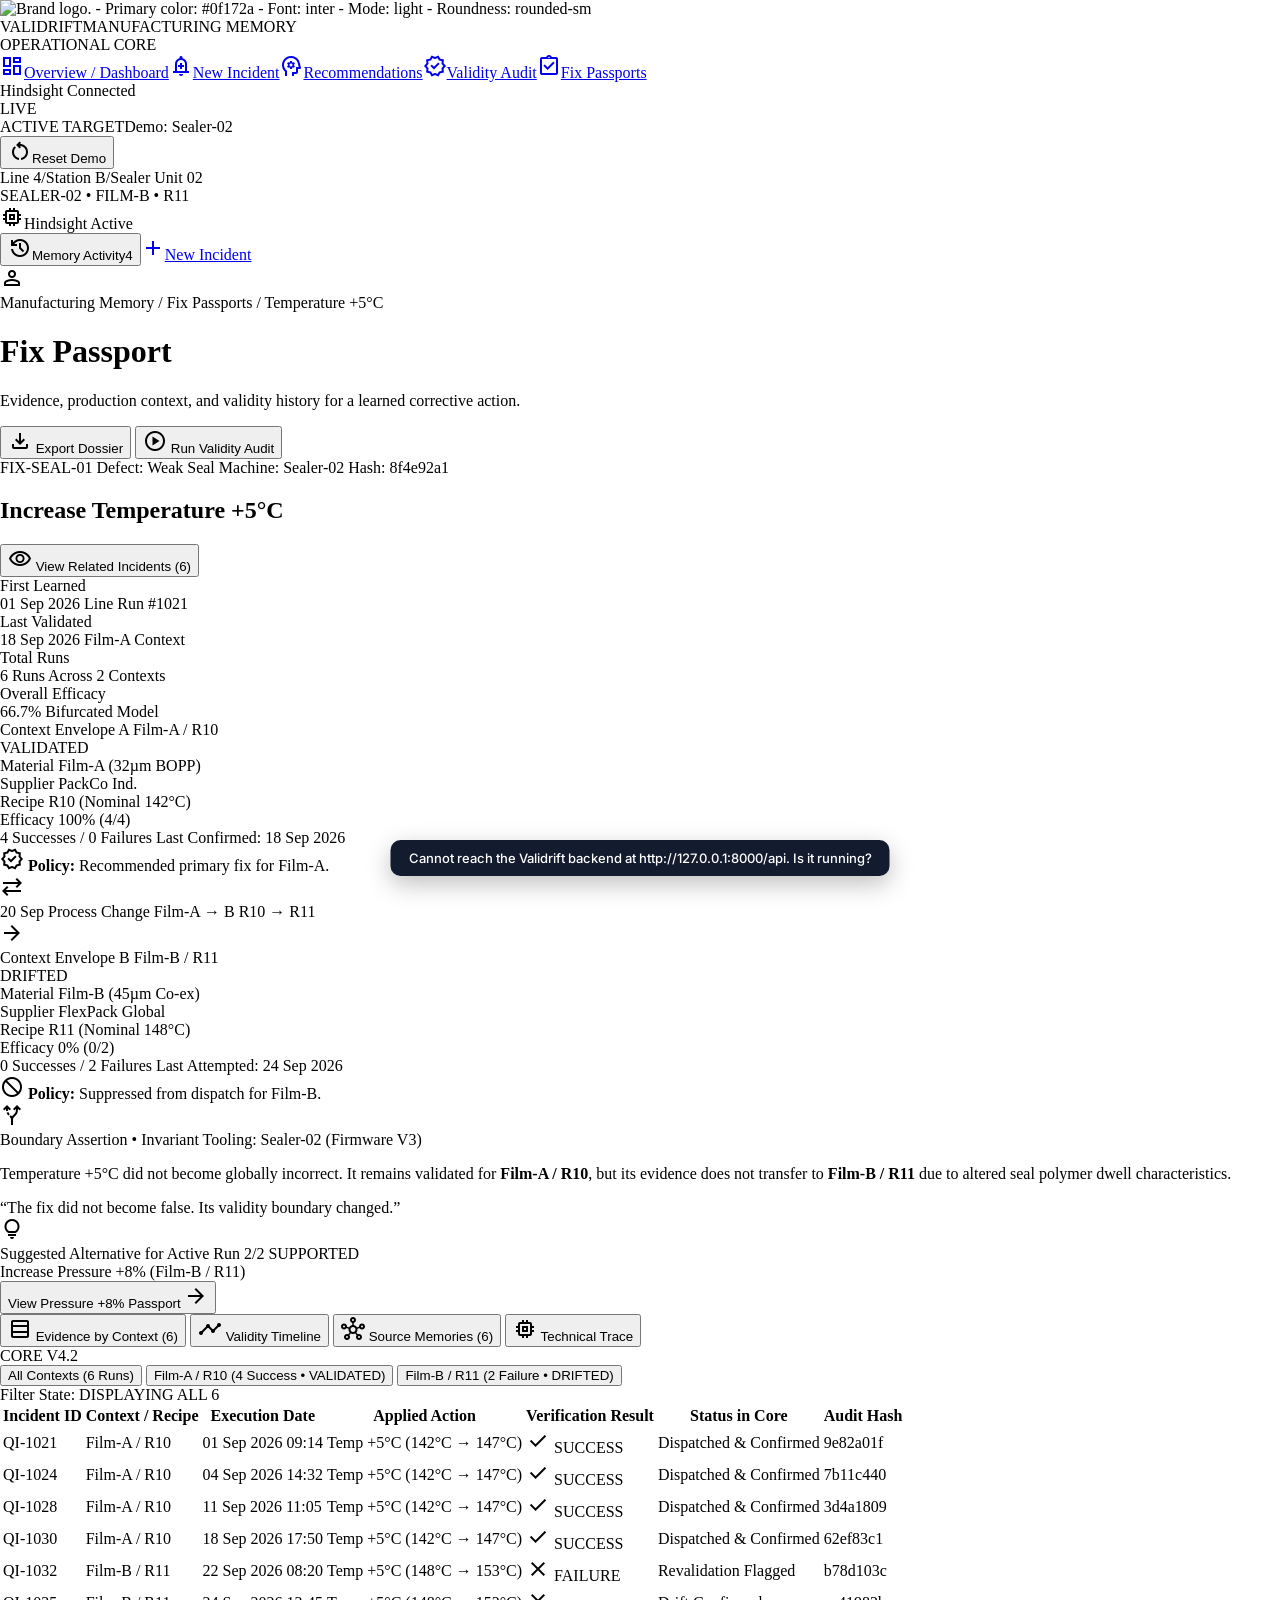
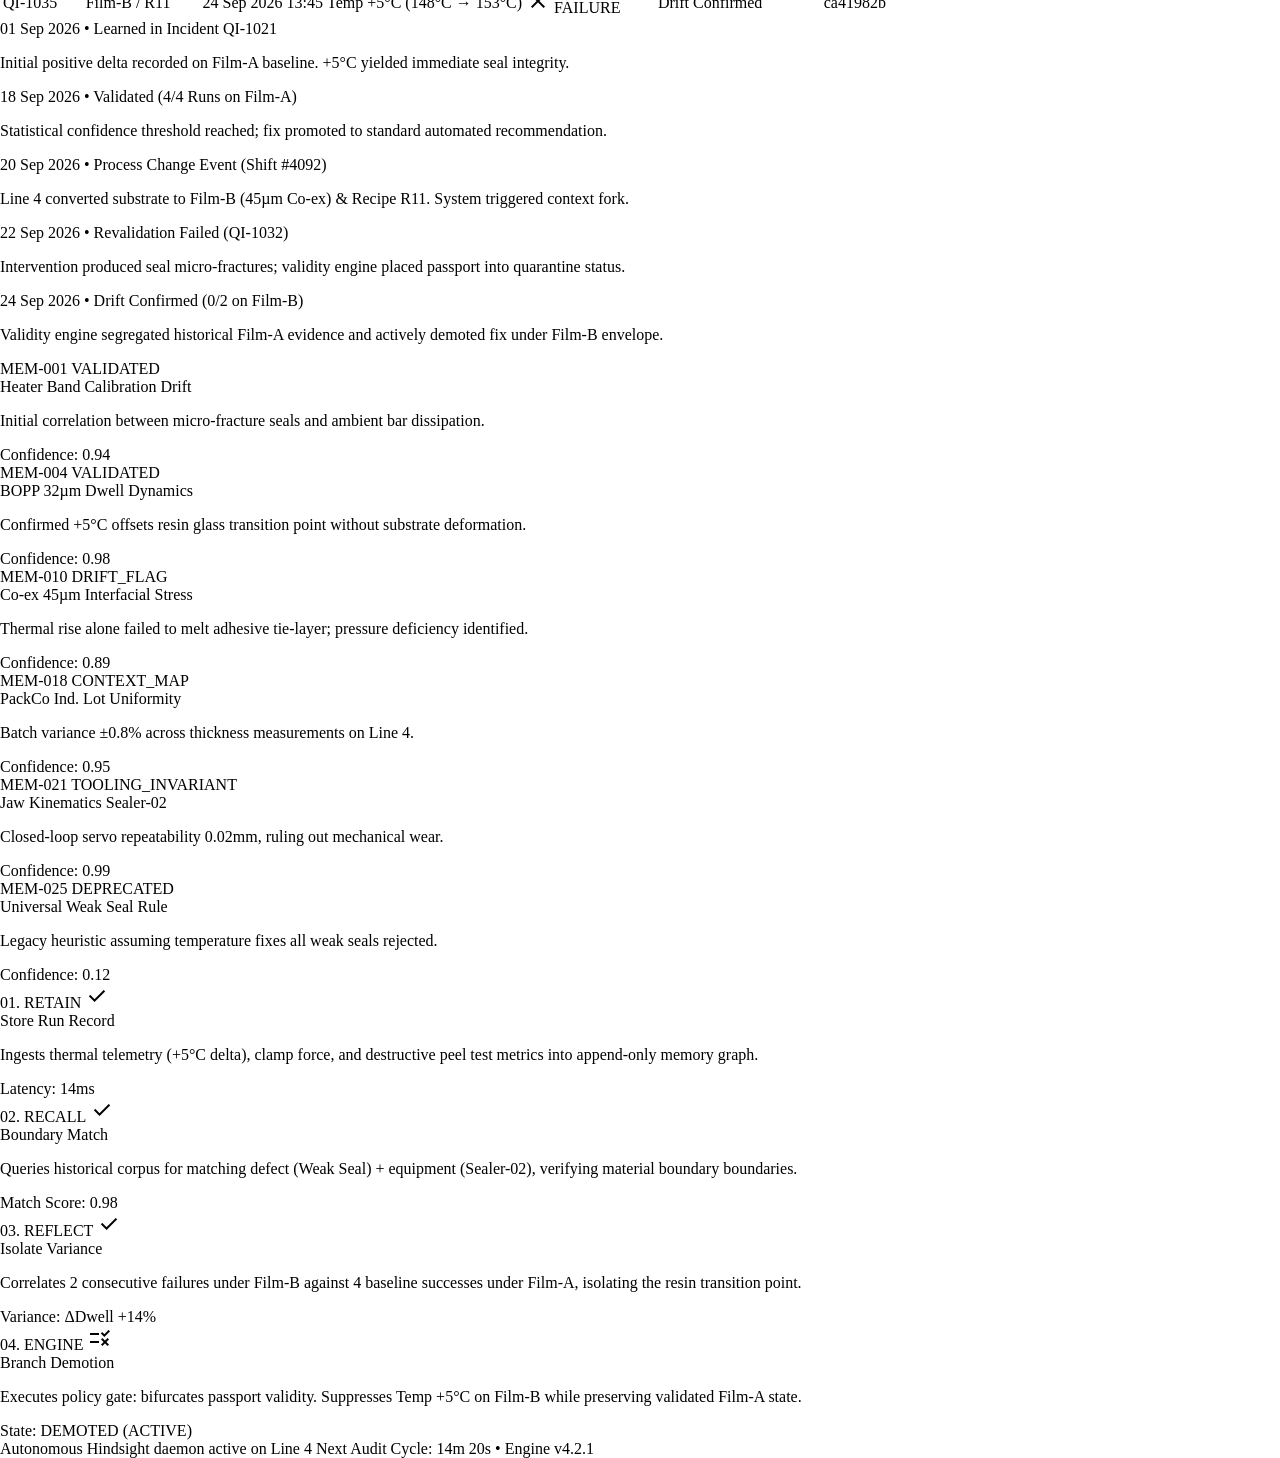
==== frontend/fix-passport.html @ 6ef7038f "Final Validrift submission: verified full-stack project with Hindsight memory" ====
<!DOCTYPE html>

<html lang="en"><head><meta charset="utf-8"/><meta content="width=device-width, initial-scale=1.0" name="viewport"/><meta content="web_dashboard" name="shell-type"/><link href="https://fonts.googleapis.com/css2?family=Material+Symbols+Outlined:opsz,wght,FILL,GRAD@20..48,100..700,0..1,-50..200" rel="stylesheet"/><link href="https://fonts.googleapis.com" rel="preconnect"/><link crossorigin="" href="https://fonts.gstatic.com" rel="preconnect"/><link href="https://fonts.googleapis.com/css2?family=Inter:wght@400;500;600;700&amp;family=JetBrains+Mono:wght@400;500;600&amp;display=swap" rel="stylesheet"/>
<link href="https://fonts.googleapis.com/css2?family=Material+Symbols+Outlined:wght,FILL@100..700,0..1&amp;display=swap" rel="stylesheet"/><style>@layer base{html,body{margin:0;padding:0;}body{overscroll-behavior:none;}main>:first-child{margin-top:0!important;}main>:last-child{margin-bottom:0!important;}}::-webkit-scrollbar{display:none;}</style><script src="https://cdn.tailwindcss.com?plugins=forms,container-queries"></script><script id="tailwind-config">tailwind.config = { darkMode: "class", theme: { extend: { "colors": { "on-tertiary-fixed": "#00201d", "surface": "#f8f9ff", "tertiary-container": "#00201d", "surface-container-low": "#eff4ff", "on-tertiary-container": "#0c9488", "surface-dim": "#cbdbf5", "on-secondary-fixed": "#00174b", "inverse-on-surface": "#eaf1ff", "surface-tint": "#565e74", "secondary-fixed": "#dbe1ff", "on-primary-fixed": "#131b2e", "secondary-container": "#316bf3", "on-primary-container": "#7c839b", "error": "#ba1a1a", "surface-container-lowest": "#ffffff", "primary-container": "#131b2e", "inverse-surface": "#213145", "on-error-container": "#93000a", "primary-fixed": "#dae2fd", "on-secondary-container": "#fefcff", "outline": "#76777d", "surface-bright": "#f8f9ff", "on-secondary-fixed-variant": "#003ea8", "primary-fixed-dim": "#bec6e0", "on-secondary": "#ffffff", "tertiary-fixed-dim": "#6bd8cb", "tertiary-fixed": "#89f5e7", "outline-variant": "#c6c6cd", "primary": "#000000", "on-primary": "#ffffff", "surface-container-high": "#dce9ff", "inverse-primary": "#bec6e0", "surface-variant": "#d3e4fe", "on-surface": "#0b1c30", "background": "#f8f9ff", "on-tertiary-fixed-variant": "#005049", "surface-container-highest": "#d3e4fe", "on-error": "#ffffff", "surface-container": "#e5eeff", "on-tertiary": "#ffffff", "tertiary": "#000000", "secondary": "#0051d5", "secondary-fixed-dim": "#b4c5ff", "on-background": "#0b1c30", "on-surface-variant": "#45464d", "on-primary-fixed-variant": "#3f465c", "error-container": "#ffdad6" }, "borderRadius": { "DEFAULT": "0.125rem", "lg": "0.25rem", "xl": "0.5rem", "full": "0.75rem" }, "spacing": { "space-lg": "1.25rem", "space-sm": "0.5rem", "gutter": "1rem", "space-xs": "0.25rem", "gutter-dense": "0.5rem", "space-xl": "2rem", "margin-compact": "1rem", "margin": "1.5rem", "space-md": "0.75rem" }, "fontFamily": { "label-sm": ["JetBrains Mono"], "body-md": ["Inter"], "display-lg": ["Inter"], "headline-lg": ["Inter"], "label-md": ["JetBrains Mono"], "body-lg": ["Inter"], "body-sm": ["Inter"], "headline-sm": ["Inter"], "headline-md": ["Inter"], "label-lg": ["JetBrains Mono"] }, "fontSize": { "label-sm": ["10px", { "lineHeight": "12px", "letterSpacing": "0.04em", "fontWeight": "600" }], "body-md": ["13px", { "lineHeight": "18px", "letterSpacing": "0em", "fontWeight": "400" }], "display-lg": ["32px", { "lineHeight": "40px", "letterSpacing": "-0.02em", "fontWeight": "600" }], "headline-lg": ["24px", { "lineHeight": "32px", "letterSpacing": "-0.015em", "fontWeight": "600" }], "label-md": ["11px", { "lineHeight": "14px", "letterSpacing": "0.02em", "fontWeight": "500" }], "body-lg": ["15px", { "lineHeight": "22px", "letterSpacing": "0em", "fontWeight": "400" }], "body-sm": ["12px", { "lineHeight": "16px", "letterSpacing": "0.005em", "fontWeight": "400" }], "headline-sm": ["16px", { "lineHeight": "24px", "letterSpacing": "-0.005em", "fontWeight": "600" }], "headline-md": ["20px", { "lineHeight": "28px", "letterSpacing": "-0.01em", "fontWeight": "600" }], "label-lg": ["13px", { "lineHeight": "18px", "letterSpacing": "0.01em", "fontWeight": "500" }] } } } };</script></head><body class="bg-surface font-body-md text-on-surface antialiased"><aside class="fixed left-0 top-0 h-full w-64 bg-primary-container text-on-primary-container z-50 flex flex-col justify-between shadow-[0_1px_8px_rgba(0,0,0,0.04)]"><div class="flex flex-col"><div class="h-16 px-space-md flex items-center gap-space-sm bg-primary-container"><img alt="Brand logo. - Primary color: #0f172a - Font: inter - Mode: light - Roundness: rounded-sm" class="h-8 w-auto object-contain" src="https://lh3.googleusercontent.com/aida/[base64]"/><div class="flex flex-col"><span class="font-headline-sm text-headline-sm font-bold tracking-tight text-white leading-none">VALIDRIFT</span><span class="font-label-sm text-label-sm text-on-primary-container tracking-wider uppercase mt-0.5">MANUFACTURING MEMORY</span></div></div><div class="px-space-md py-space-sm"><span class="font-label-sm text-label-sm text-on-primary-container uppercase tracking-wider px-space-sm">OPERATIONAL CORE</span></div><nav class="flex flex-col gap-space-xs px-space-sm" data-active-classes="bg-secondary-container text-on-secondary-container font-semibold"><a class="flex items-center gap-space-sm px-space-sm py-2 rounded text-on-primary-container hover:bg-surface-variant hover:text-on-surface transition-colors font-body-md text-body-md" data-path="overview-dashboard" href="#"><span class="material-symbols-outlined text-[18px]">dashboard</span><span>Overview / Dashboard</span></a><a class="flex items-center gap-space-sm px-space-sm py-2 rounded text-on-primary-container hover:bg-surface-variant hover:text-on-surface transition-colors font-body-md text-body-md" data-path="new-quality-incident" href="#"><span class="material-symbols-outlined text-[18px]">add_alert</span><span>New Incident</span></a><a class="flex items-center gap-space-sm px-space-sm py-2 rounded text-on-primary-container hover:bg-surface-variant hover:text-on-surface transition-colors font-body-md text-body-md" data-path="recommendation" href="#"><span class="material-symbols-outlined text-[18px]">psychology</span><span>Recommendations</span></a><a class="flex items-center gap-space-sm px-space-sm py-2 rounded text-on-primary-container hover:bg-surface-variant hover:text-on-surface transition-colors font-body-md text-body-md" data-path="memory-validity-audit" href="#"><span class="material-symbols-outlined text-[18px]">verified</span><span>Validity Audit</span></a><a aria-current="page" class="flex items-center gap-space-sm px-space-sm py-2 rounded transition-colors bg-secondary-container text-on-secondary-container font-semibold" data-path="fix-passport" href="#"><span class="material-symbols-outlined text-[18px]">assignment_turned_in</span><span>Fix Passports</span></a></nav></div><div class="p-space-md bg-inverse-surface/40 m-space-sm rounded flex flex-col gap-space-sm"><div class="flex items-center justify-between"><div class="flex items-center gap-space-xs"><span class="w-2 h-2 rounded-full bg-on-tertiary-container animate-pulse"></span><span class="font-label-sm text-label-sm text-white">Hindsight Connected</span></div><span class="font-label-sm text-label-sm text-tertiary-fixed bg-tertiary-container px-1.5 py-0.5 rounded">LIVE</span></div><div class="flex flex-col gap-0.5 pt-space-xs"><span class="font-label-sm text-label-sm text-on-primary-container">ACTIVE TARGET</span><span class="font-body-sm text-body-sm font-semibold text-white truncate">Demo: Sealer-02</span></div><button class="w-full flex items-center justify-center gap-space-xs py-1.5 px-space-sm rounded bg-surface-variant hover:bg-surface-container-high text-on-surface font-label-md text-label-md transition-colors" type="button"><span class="material-symbols-outlined text-[14px]">restart_alt</span><span>Reset Demo</span></button></div></aside><div class="pl-64"><header class="fixed top-0 left-64 right-0 h-16 bg-surface-container-lowest/90 backdrop-blur-xl shadow-[0_1px_8px_rgba(0,0,0,0.04)] z-40 flex items-center justify-between px-space-lg"><div class="flex items-center gap-space-md"><div class="flex items-center gap-space-xs font-label-md text-label-md text-on-surface-variant"><span class="text-on-surface font-semibold">Line 4</span><span>/</span><span>Station B</span><span>/</span><span class="text-secondary font-semibold">Sealer Unit 02</span></div></div><div class="flex items-center gap-space-xs px-space-md py-1 rounded bg-surface-container-low"><span class="w-2 h-2 rounded-full bg-on-tertiary-container"></span><span class="font-label-sm text-label-sm text-on-surface font-semibold tracking-wide uppercase">SEALER-02 • FILM-B • R11</span></div><div class="flex items-center gap-space-sm"><div class="hidden xl:flex items-center gap-space-xs px-space-sm py-1 rounded bg-surface-container"><span class="material-symbols-outlined text-[14px] text-on-tertiary-container">memory</span><span class="font-label-sm text-label-sm text-on-surface font-medium">Hindsight Active</span></div><button class="flex items-center gap-space-xs px-space-sm py-1.5 rounded bg-surface-container-low hover:bg-surface-container text-on-surface font-body-sm text-body-sm transition-colors" type="button"><span class="material-symbols-outlined text-[16px]">history</span><span>Memory Activity</span><span class="px-1.5 py-0.2 rounded bg-secondary-container text-on-secondary-container font-label-sm text-label-sm font-bold">4</span></button><a class="flex items-center gap-space-xs px-space-md py-1.5 rounded bg-secondary hover:bg-secondary-container text-on-secondary font-body-md text-body-md font-medium transition-colors shadow-[0_1px_2px_rgba(0,0,0,0.05)]" data-path="new-quality-incident" href="#"><span class="material-symbols-outlined text-[16px]">add</span><span>New Incident</span></a><div class="w-8 h-8 rounded-full bg-primary flex items-center justify-center ml-space-xs"><span class="material-symbols-outlined text-on-primary text-[18px]">person</span></div></div></header><main class="relative pt-16 bg-surface min-h-screen"><div class="w-full max-w-[1280px] mx-auto px-space-lg py-space-lg"><div class="flex flex-col w-full">
<!-- SUB-HEADER / BREADCRUMB & ACTIONS -->
<div class="flex flex-col md:flex-row md:items-center justify-between gap-space-md mb-space-md">
<div class="flex flex-col">
<div class="flex items-center gap-space-xs font-label-sm text-label-sm text-on-surface-variant uppercase tracking-wider mb-1">
<span>Manufacturing Memory</span>
<span class="text-outline-variant">/</span>
<span>Fix Passports</span>
<span class="text-outline-variant">/</span>
<span class="text-secondary font-bold" data-fp="crumb-fix">Temperature +5°C</span>
</div>
<h1 class="font-display-lg text-display-lg text-on-surface font-bold tracking-tight">Fix Passport</h1>
<p class="font-body-md text-body-md text-on-surface-variant mt-0.5">
        Evidence, production context, and validity history for a learned corrective action.
      </p>
</div>
<div class="flex items-center gap-space-sm self-start md:self-auto">
<button class="flex items-center gap-space-xs px-space-md py-1.5 rounded bg-surface-container hover:bg-surface-container-high text-on-surface font-body-md text-body-md transition-colors shadow-sm" type="button">
<span class="material-symbols-outlined text-[16px]">file_download</span>
<span>Export Dossier</span>
</button>
<button class="flex items-center gap-space-xs px-space-md py-1.5 rounded bg-secondary hover:bg-secondary-container text-on-secondary font-body-md text-body-md font-medium transition-colors shadow-sm" type="button">
<span class="material-symbols-outlined text-[16px]">play_circle</span>
<span data-fp="run-audit">Run Validity Audit</span>
</button>
</div>
</div>
<!-- 2. TOP IDENTITY HERO -->
<div class="flex flex-col gap-space-md bg-surface-container-lowest rounded-xl p-space-lg shadow-sm mb-space-md">
<div class="flex flex-col lg:flex-row lg:items-start justify-between gap-space-md">
<div class="flex flex-col gap-space-xs">
<div class="flex flex-wrap items-center gap-space-xs">
<span class="font-label-sm text-label-sm px-2 py-0.5 rounded bg-secondary-container text-on-secondary-container font-bold tracking-wide">FIX-SEAL-01</span>
<span class="font-label-sm text-label-sm px-2 py-0.5 rounded bg-surface-container text-on-surface font-medium" data-fp="defect">Defect: Weak Seal</span>
<span class="font-label-sm text-label-sm px-2 py-0.5 rounded bg-surface-container text-on-surface font-medium" data-fp="machine">Machine: Sealer-02</span>
<span class="font-label-sm text-label-sm px-2 py-0.5 rounded bg-surface-container-high text-on-surface-variant font-mono">Hash: 8f4e92a1</span>
</div>
<h2 class="font-display-lg text-display-lg font-bold text-on-surface mt-1" data-fp="fix-name">Increase Temperature +5°C</h2>
</div>
<div class="flex items-center gap-space-xs">
<button class="flex items-center gap-space-xs px-space-md py-1.5 rounded bg-surface-container-low hover:bg-surface-container text-secondary font-body-sm text-body-sm font-semibold transition-colors" type="button">
<span class="material-symbols-outlined text-[16px]">visibility</span>
<span data-fp="related">View Related Incidents (6)</span>
</button>
</div>
</div>
<!-- Metric Grid -->
<div class="grid grid-cols-2 md:grid-cols-4 gap-space-md pt-space-xs">
<div class="p-space-md rounded bg-surface-container-low flex flex-col justify-between">
<span class="font-label-sm text-label-sm text-on-surface-variant uppercase tracking-wider">First Learned</span>
<div class="mt-1.5">
<span class="font-headline-sm text-headline-sm font-bold text-on-surface block" data-fp="first-learned">01 Sep 2026</span>
<span class="font-label-sm text-label-sm text-on-surface-variant font-mono" data-fp="first-ref">Line Run #1021</span>
</div>
</div>
<div class="p-space-md rounded bg-surface-container-low flex flex-col justify-between">
<span class="font-label-sm text-label-sm text-on-surface-variant uppercase tracking-wider">Last Validated</span>
<div class="mt-1.5">
<span class="font-headline-sm text-headline-sm font-bold text-on-surface block" data-fp="last-event">18 Sep 2026</span>
<span class="font-label-sm text-label-sm text-on-tertiary-container font-mono font-semibold" data-fp="last-ctx">Film-A Context</span>
</div>
</div>
<div class="p-space-md rounded bg-surface-container-low flex flex-col justify-between">
<span class="font-label-sm text-label-sm text-on-surface-variant uppercase tracking-wider">Total Runs</span>
<div class="mt-1.5">
<span class="font-headline-sm text-headline-sm font-bold text-on-surface block" data-fp="total-runs">6 Runs</span>
<span class="font-label-sm text-label-sm text-on-surface-variant" data-fp="contexts-count">Across 2 Contexts</span>
</div>
</div>
<div class="p-space-md rounded bg-surface-container-low flex flex-col justify-between">
<span class="font-label-sm text-label-sm text-on-surface-variant uppercase tracking-wider">Overall Efficacy</span>
<div class="mt-1.5">
<span class="font-headline-sm text-headline-sm font-bold text-on-surface block" data-fp="efficacy">66.7%</span>
<span class="font-label-sm text-label-sm text-secondary font-semibold uppercase tracking-wider">Bifurcated Model</span>
</div>
</div>
</div>
</div>
<!-- 3. TWIN VALIDITY CARDS (THE CORE CONCEPT) -->
<div class="flex flex-col gap-space-sm mb-space-md">
<div class="grid grid-cols-1 lg:grid-cols-11 gap-space-md items-stretch">
<!-- Left Card: CONTEXT ENVELOPE A -->
<div class="lg:col-span-5 flex flex-col justify-between p-space-md rounded-xl bg-surface-container-lowest shadow-sm border-l-4 border-on-tertiary-container" data-fp="twin-a">
<div>
<div class="flex items-center justify-between pb-space-xs mb-space-sm border-b border-surface-container">
<div class="flex flex-col">
<span class="font-label-sm text-label-sm text-on-surface-variant uppercase tracking-wider">Context Envelope A</span>
<span class="font-headline-sm text-headline-sm font-bold text-on-surface">Film-A / R10</span>
</div>
<div class="flex items-center gap-space-xs px-2.5 py-1 rounded bg-tertiary-container text-tertiary-fixed font-label-sm text-label-sm font-bold tracking-wider">
<span class="w-2 h-2 rounded-full bg-tertiary-fixed"></span>
<span>VALIDATED</span>
</div>
</div>
<div class="flex flex-col gap-1 font-body-sm text-body-sm mb-space-sm">
<div class="flex justify-between py-1 px-space-xs rounded bg-surface-container-low">
<span class="text-on-surface-variant">Material</span>
<span class="font-mono text-on-surface font-semibold">Film-A (32µm BOPP)</span>
</div>
<div class="flex justify-between py-1 px-space-xs rounded">
<span class="text-on-surface-variant">Supplier</span>
<span class="font-mono text-on-surface font-semibold">PackCo Ind.</span>
</div>
<div class="flex justify-between py-1 px-space-xs rounded bg-surface-container-low">
<span class="text-on-surface-variant">Recipe</span>
<span class="font-mono text-on-surface font-semibold">R10 (Nominal 142°C)</span>
</div>
</div>
</div>
<div>
<div class="p-space-sm rounded bg-surface-container-low mb-space-xs">
<div class="flex items-center justify-between mb-1">
<span class="font-label-sm text-label-sm uppercase font-bold text-on-surface-variant">Efficacy</span>
<span class="font-mono font-bold text-headline-sm text-on-tertiary-container">100% (4/4)</span>
</div>
<div class="w-full h-2 rounded bg-surface-container-high overflow-hidden">
<div class="h-full bg-on-tertiary-container rounded" style="width: 100%"></div>
</div>
<div class="flex justify-between items-center mt-1 text-label-sm font-label-sm text-on-surface-variant">
<span>4 Successes / 0 Failures</span>
<span>Last Confirmed: 18 Sep 2026</span>
</div>
</div>
<div class="p-space-xs px-space-sm rounded bg-surface-container text-on-surface flex items-center gap-space-xs font-body-sm text-body-sm">
<span class="material-symbols-outlined text-[16px] text-on-tertiary-container">verified</span>
<span><strong class="font-semibold">Policy:</strong> Recommended primary fix for Film-A.</span>
</div>
</div>
</div>
<!-- Center Visual: Process Change Bridge -->
<div class="lg:col-span-1 flex lg:flex-col items-center justify-center gap-space-xs p-space-sm rounded-xl bg-surface-container-low border border-dashed border-outline-variant">
<div class="w-7 h-7 rounded-full bg-primary-container text-white flex items-center justify-center shrink-0">
<span class="material-symbols-outlined text-[16px]">sync_alt</span>
</div>
<div class="flex flex-col text-center">
<span class="font-label-sm text-label-sm font-bold text-secondary uppercase tracking-tight">20 Sep</span>
<span class="font-label-sm text-[10px] leading-tight text-on-surface-variant">Process Change</span>
<span class="font-mono text-[9px] text-on-surface font-semibold mt-0.5">Film-A → B</span>
<span class="font-mono text-[9px] text-on-surface font-semibold">R10 → R11</span>
</div>
<div class="hidden lg:flex flex-col items-center">
<span class="material-symbols-outlined text-secondary text-[18px]">arrow_forward</span>
</div>
</div>
<!-- Right Card: CONTEXT ENVELOPE B -->
<div data-fp="twin-b" class="lg:col-span-5 flex flex-col justify-between p-space-md rounded-xl bg-surface-container-lowest shadow-sm border-l-4 border-error">
<div>
<div class="flex items-center justify-between pb-space-xs mb-space-sm border-b border-surface-container">
<div class="flex flex-col">
<span class="font-label-sm text-label-sm text-on-surface-variant uppercase tracking-wider">Context Envelope B</span>
<span class="font-headline-sm text-headline-sm font-bold text-on-surface">Film-B / R11</span>
</div>
<div class="flex items-center gap-space-xs px-2.5 py-1 rounded bg-error-container text-on-error-container font-label-sm text-label-sm font-bold tracking-wider">
<span class="w-2 h-2 rounded-full bg-error"></span>
<span>DRIFTED</span>
</div>
</div>
<div class="flex flex-col gap-1 font-body-sm text-body-sm mb-space-sm">
<div class="flex justify-between py-1 px-space-xs rounded bg-surface-container-low">
<span class="text-on-surface-variant">Material</span>
<span class="font-mono text-on-surface font-semibold">Film-B (45µm Co-ex)</span>
</div>
<div class="flex justify-between py-1 px-space-xs rounded">
<span class="text-on-surface-variant">Supplier</span>
<span class="font-mono text-on-surface font-semibold">FlexPack Global</span>
</div>
<div class="flex justify-between py-1 px-space-xs rounded bg-surface-container-low">
<span class="text-on-surface-variant">Recipe</span>
<span class="font-mono text-on-surface font-semibold">R11 (Nominal 148°C)</span>
</div>
</div>
</div>
<div>
<div class="p-space-sm rounded bg-surface-container-low mb-space-xs">
<div class="flex items-center justify-between mb-1">
<span class="font-label-sm text-label-sm uppercase font-bold text-on-surface-variant">Efficacy</span>
<span class="font-mono font-bold text-headline-sm text-error">0% (0/2)</span>
</div>
<div class="w-full h-2 rounded bg-surface-container-high overflow-hidden">
<div class="h-full bg-error rounded" style="width: 100%"></div>
</div>
<div class="flex justify-between items-center mt-1 text-label-sm font-label-sm text-on-surface-variant">
<span>0 Successes / 2 Failures</span>
<span>Last Attempted: 24 Sep 2026</span>
</div>
</div>
<div class="p-space-xs px-space-sm rounded bg-error-container text-on-error-container flex items-center gap-space-xs font-body-sm text-body-sm">
<span class="material-symbols-outlined text-[16px] text-error">block</span>
<span><strong class="font-semibold">Policy:</strong> Suppressed from dispatch for Film-B.</span>
</div>
</div>
</div>
</div>
<!-- Boundary Assertion Banner -->
<div class="p-space-md rounded-xl bg-primary-container text-on-primary-fixed shadow-sm flex flex-col md:flex-row md:items-center justify-between gap-space-md">
<div class="flex items-start gap-space-sm">
<div class="w-8 h-8 rounded bg-secondary text-white flex items-center justify-center shrink-0 mt-0.5">
<span class="material-symbols-outlined text-[18px]">alt_route</span>
</div>
<div class="flex flex-col">
<div class="flex items-center gap-space-xs">
<span class="font-label-sm text-label-sm uppercase tracking-wider text-secondary-fixed font-bold">Boundary Assertion</span>
<span class="text-outline-variant">•</span>
<span class="font-label-sm text-label-sm text-on-primary-container">Invariant Tooling: Sealer-02 (Firmware V3)</span>
</div>
<p class="font-body-md text-body-md text-white mt-0.5 leading-snug">
          Temperature +5°C did not become globally incorrect. It remains validated for <strong class="text-secondary-fixed">Film-A / R10</strong>, but its evidence does not transfer to <strong class="text-secondary-fixed">Film-B / R11</strong> due to altered seal polymer dwell characteristics.
        </p>
</div>
</div>
<div class="shrink-0 pl-space-md border-l border-white/10 italic font-body-md text-body-md text-secondary-fixed">
        “The fix did not become false. Its validity boundary changed.”
      </div>
</div>
</div>
<!-- 4. COMPACT ACTIVE ALTERNATIVE CARD -->
<div class="p-space-md rounded-xl bg-surface-container-high border border-secondary/20 shadow-sm mb-space-md flex flex-col sm:flex-row sm:items-center justify-between gap-space-md">
<div class="flex items-center gap-space-md">
<div class="w-9 h-9 rounded-lg bg-secondary text-white flex items-center justify-center shrink-0 shadow-xs">
<span class="material-symbols-outlined text-[20px]">lightbulb</span>
</div>
<div class="flex flex-col">
<div class="flex items-center gap-space-xs">
<span class="font-label-sm text-label-sm font-bold text-on-tertiary-container uppercase tracking-wider">Suggested Alternative for Active Run</span>
<span class="px-2 py-0.2 rounded bg-tertiary-container text-tertiary-fixed font-label-sm text-[10px] font-bold">2/2 SUPPORTED</span>
</div>
<div class="flex items-center gap-space-xs mt-0.5">
<span class="font-headline-sm text-headline-sm font-bold text-on-surface">Increase Pressure +8%</span>
<span class="text-on-surface-variant font-mono text-body-sm">(Film-B / R11)</span>
</div>
</div>
</div>
<button class="flex items-center justify-center gap-space-xs py-2 px-space-md rounded bg-secondary hover:bg-secondary-container text-on-secondary font-body-sm text-body-sm font-semibold transition-colors shrink-0 shadow-sm" type="button">
<span>View Pressure +8% Passport</span>
<span class="material-symbols-outlined text-[16px]">arrow_forward</span>
</button>
</div>
<!-- 5. TABBED ARCHITECTURE FOR SECONDARY DATA -->
<div class="flex flex-col bg-surface-container-lowest rounded-xl shadow-sm overflow-hidden mb-space-lg">
<!-- Clean Interactive Navigation Bar -->
<div class="flex items-center justify-between px-space-lg pt-space-sm bg-surface-container-lowest border-b border-surface-container">
<div class="flex gap-space-sm overflow-x-auto" id="fixTabs">
<button class="px-space-md py-3 font-body-md text-body-md font-bold text-secondary border-b-2 border-secondary transition-all flex items-center gap-space-xs shrink-0" id="tabBtn-evidence" onclick="switchFixTab('evidence')" type="button">
<span class="material-symbols-outlined text-[18px]">table_rows</span>
<span>Evidence by Context (6)</span>
</button>
<button class="px-space-md py-3 font-body-md text-body-md text-on-surface-variant hover:text-on-surface border-b-2 border-transparent transition-all flex items-center gap-space-xs shrink-0" id="tabBtn-timeline" onclick="switchFixTab('timeline')" type="button">
<span class="material-symbols-outlined text-[18px]">timeline</span>
<span>Validity Timeline</span>
</button>
<button class="px-space-md py-3 font-body-md text-body-md text-on-surface-variant hover:text-on-surface border-b-2 border-transparent transition-all flex items-center gap-space-xs shrink-0" id="tabBtn-sources" onclick="switchFixTab('sources')" type="button">
<span class="material-symbols-outlined text-[18px]">hub</span>
<span>Source Memories (6)</span>
</button>
<button class="px-space-md py-3 font-body-md text-body-md text-on-surface-variant hover:text-on-surface border-b-2 border-transparent transition-all flex items-center gap-space-xs shrink-0" id="tabBtn-trace" onclick="switchFixTab('trace')" type="button">
<span class="material-symbols-outlined text-[18px]">memory</span>
<span>Technical Trace</span>
</button>
</div>
<span class="hidden md:inline font-label-sm text-label-sm text-on-surface-variant font-mono">CORE V4.2</span>
</div>
<!-- TAB 1: Evidence by Context (Default Active) -->
<div class="p-space-lg flex flex-col gap-space-md" id="tabContent-evidence">
<div class="flex flex-wrap items-center justify-between gap-space-sm">
<div class="flex items-center gap-space-xs bg-surface-container-low p-1 rounded">
<button class="px-space-sm py-1 rounded bg-surface-container-lowest text-on-surface font-label-sm text-label-sm font-bold shadow-xs" id="evFilter-all" data-fp="filter-all" onclick="filterEvidence('all')" type="button">
            All Contexts (6 Runs)
          </button>
<button class="px-space-sm py-1 rounded text-on-surface-variant hover:text-on-surface font-label-sm text-label-sm" id="evFilter-filmA" data-fp="filter-a" onclick="filterEvidence('filmA')" type="button">
            Film-A / R10 (4 Success • VALIDATED)
          </button>
<button class="px-space-sm py-1 rounded text-on-surface-variant hover:text-on-surface font-label-sm text-label-sm" id="evFilter-filmB" data-fp="filter-b" onclick="filterEvidence('filmB')" type="button">
            Film-B / R11 (2 Failure • DRIFTED)
          </button>
</div>
<div class="flex items-center gap-space-xs">
<span class="font-label-sm text-label-sm text-on-surface-variant">Filter State:</span>
<span class="font-label-sm text-label-sm px-2 py-0.5 rounded bg-surface-container text-on-surface font-mono" id="activeFilterBadge" data-fp="filter-badge">DISPLAYING ALL 6</span>
</div>
</div>
<!-- Clean Data Table -->
<div class="overflow-x-auto rounded border border-surface-container">
<table class="w-full text-left font-body-sm text-body-sm">
<thead class="bg-surface-container-low font-label-md text-label-md text-on-surface-variant uppercase">
<tr>
<th class="py-2.5 px-space-md">Incident ID</th>
<th class="py-2.5 px-space-md">Context / Recipe</th>
<th class="py-2.5 px-space-md">Execution Date</th>
<th class="py-2.5 px-space-md">Applied Action</th>
<th class="py-2.5 px-space-md">Verification Result</th>
<th class="py-2.5 px-space-md">Status in Core</th>
<th class="py-2.5 px-space-md font-mono text-right">Audit Hash</th>
</tr>
</thead>
<tbody class="divide-y divide-surface-container" data-fp="evidence-body">
<!-- Film A Runs (4 Successes) -->
<tr class="evidence-row filmA-row hover:bg-surface-container-low transition-colors">
<td class="py-2.5 px-space-md font-mono font-bold text-secondary">QI-1021</td>
<td class="py-2.5 px-space-md font-mono text-on-surface">Film-A / R10</td>
<td class="py-2.5 px-space-md font-mono text-on-surface-variant">01 Sep 2026 09:14</td>
<td class="py-2.5 px-space-md text-on-surface">Temp +5°C (142°C → 147°C)</td>
<td class="py-2.5 px-space-md">
<span class="inline-flex items-center gap-1 font-label-sm text-label-sm px-2 py-0.5 rounded bg-tertiary-container text-tertiary-fixed font-bold">
<span class="material-symbols-outlined text-[12px]">check</span> SUCCESS
                </span>
</td>
<td class="py-2.5 px-space-md text-on-surface-variant">Dispatched &amp; Confirmed</td>
<td class="py-2.5 px-space-md font-mono text-on-surface-variant text-right">9e82a01f</td>
</tr>
<tr class="evidence-row filmA-row hover:bg-surface-container-low transition-colors">
<td class="py-2.5 px-space-md font-mono font-bold text-secondary">QI-1024</td>
<td class="py-2.5 px-space-md font-mono text-on-surface">Film-A / R10</td>
<td class="py-2.5 px-space-md font-mono text-on-surface-variant">04 Sep 2026 14:32</td>
<td class="py-2.5 px-space-md text-on-surface">Temp +5°C (142°C → 147°C)</td>
<td class="py-2.5 px-space-md">
<span class="inline-flex items-center gap-1 font-label-sm text-label-sm px-2 py-0.5 rounded bg-tertiary-container text-tertiary-fixed font-bold">
<span class="material-symbols-outlined text-[12px]">check</span> SUCCESS
                </span>
</td>
<td class="py-2.5 px-space-md text-on-surface-variant">Dispatched &amp; Confirmed</td>
<td class="py-2.5 px-space-md font-mono text-on-surface-variant text-right">7b11c440</td>
</tr>
<tr class="evidence-row filmA-row hover:bg-surface-container-low transition-colors">
<td class="py-2.5 px-space-md font-mono font-bold text-secondary">QI-1028</td>
<td class="py-2.5 px-space-md font-mono text-on-surface">Film-A / R10</td>
<td class="py-2.5 px-space-md font-mono text-on-surface-variant">11 Sep 2026 11:05</td>
<td class="py-2.5 px-space-md text-on-surface">Temp +5°C (142°C → 147°C)</td>
<td class="py-2.5 px-space-md">
<span class="inline-flex items-center gap-1 font-label-sm text-label-sm px-2 py-0.5 rounded bg-tertiary-container text-tertiary-fixed font-bold">
<span class="material-symbols-outlined text-[12px]">check</span> SUCCESS
                </span>
</td>
<td class="py-2.5 px-space-md text-on-surface-variant">Dispatched &amp; Confirmed</td>
<td class="py-2.5 px-space-md font-mono text-on-surface-variant text-right">3d4a1809</td>
</tr>
<tr class="evidence-row filmA-row hover:bg-surface-container-low transition-colors">
<td class="py-2.5 px-space-md font-mono font-bold text-secondary">QI-1030</td>
<td class="py-2.5 px-space-md font-mono text-on-surface">Film-A / R10</td>
<td class="py-2.5 px-space-md font-mono text-on-surface-variant">18 Sep 2026 17:50</td>
<td class="py-2.5 px-space-md text-on-surface">Temp +5°C (142°C → 147°C)</td>
<td class="py-2.5 px-space-md">
<span class="inline-flex items-center gap-1 font-label-sm text-label-sm px-2 py-0.5 rounded bg-tertiary-container text-tertiary-fixed font-bold">
<span class="material-symbols-outlined text-[12px]">check</span> SUCCESS
                </span>
</td>
<td class="py-2.5 px-space-md text-on-surface-variant">Dispatched &amp; Confirmed</td>
<td class="py-2.5 px-space-md font-mono text-on-surface-variant text-right">62ef83c1</td>
</tr>
<!-- Film B Runs (2 Failures) -->
<tr class="evidence-row filmB-row hover:bg-surface-container-low transition-colors">
<td class="py-2.5 px-space-md font-mono font-bold text-error">QI-1032</td>
<td class="py-2.5 px-space-md font-mono text-on-surface">Film-B / R11</td>
<td class="py-2.5 px-space-md font-mono text-on-surface-variant">22 Sep 2026 08:20</td>
<td class="py-2.5 px-space-md text-on-surface">Temp +5°C (148°C → 153°C)</td>
<td class="py-2.5 px-space-md">
<span class="inline-flex items-center gap-1 font-label-sm text-label-sm px-2 py-0.5 rounded bg-error-container text-on-error-container font-bold">
<span class="material-symbols-outlined text-[12px]">close</span> FAILURE
                </span>
</td>
<td class="py-2.5 px-space-md text-error font-medium">Revalidation Flagged</td>
<td class="py-2.5 px-space-md font-mono text-on-surface-variant text-right">b78d103c</td>
</tr>
<tr class="evidence-row filmB-row hover:bg-surface-container-low transition-colors">
<td class="py-2.5 px-space-md font-mono font-bold text-error">QI-1035</td>
<td class="py-2.5 px-space-md font-mono text-on-surface">Film-B / R11</td>
<td class="py-2.5 px-space-md font-mono text-on-surface-variant">24 Sep 2026 13:45</td>
<td class="py-2.5 px-space-md text-on-surface">Temp +5°C (148°C → 153°C)</td>
<td class="py-2.5 px-space-md">
<span class="inline-flex items-center gap-1 font-label-sm text-label-sm px-2 py-0.5 rounded bg-error-container text-on-error-container font-bold">
<span class="material-symbols-outlined text-[12px]">close</span> FAILURE
                </span>
</td>
<td class="py-2.5 px-space-md text-error font-medium">Drift Confirmed</td>
<td class="py-2.5 px-space-md font-mono text-on-surface-variant text-right">ca41982b</td>
</tr>
</tbody>
</table>
</div>
</div>
<!-- TAB 2: Validity Timeline -->
<div class="p-space-lg flex flex-col gap-space-md hidden" id="tabContent-timeline" data-fp="timeline-tab">
<div class="relative pl-6 space-y-6 before:absolute before:left-2 before:top-2 before:bottom-2 before:w-0.5 before:bg-surface-container-highest">
<!-- 01 Sep Learned -->
<div class="relative">
<div class="absolute -left-6 top-1 w-4 h-4 rounded-full bg-secondary-container"></div>
<div class="flex flex-col">
<div class="flex items-center gap-space-xs font-mono font-semibold text-body-sm">
<span class="text-on-surface font-bold">01 Sep 2026</span>
<span class="text-outline-variant">•</span>
<span class="text-secondary font-bold">Learned in Incident QI-1021</span>
</div>
<p class="font-body-sm text-body-sm text-on-surface-variant mt-0.5">Initial positive delta recorded on Film-A baseline. +5°C yielded immediate seal integrity.</p>
</div>
</div>
<!-- 18 Sep Validated -->
<div class="relative">
<div class="absolute -left-6 top-1 w-4 h-4 rounded-full bg-on-tertiary-container"></div>
<div class="flex flex-col">
<div class="flex items-center gap-space-xs font-mono font-semibold text-body-sm">
<span class="text-on-surface font-bold">18 Sep 2026</span>
<span class="text-outline-variant">•</span>
<span class="text-on-tertiary-container font-bold">Validated (4/4 Runs on Film-A)</span>
</div>
<p class="font-body-sm text-body-sm text-on-surface-variant mt-0.5">Statistical confidence threshold reached; fix promoted to standard automated recommendation.</p>
</div>
</div>
<!-- 20 Sep Process Change -->
<div class="relative">
<div class="absolute -left-6 top-1 w-4 h-4 rounded-full bg-surface-tint"></div>
<div class="flex flex-col">
<div class="flex items-center gap-space-xs font-mono font-semibold text-body-sm">
<span class="text-on-surface font-bold">20 Sep 2026</span>
<span class="text-outline-variant">•</span>
<span class="text-on-surface-variant font-bold">Process Change Event (Shift #4092)</span>
</div>
<p class="font-body-sm text-body-sm text-on-surface-variant mt-0.5">Line 4 converted substrate to Film-B (45µm Co-ex) &amp; Recipe R11. System triggered context fork.</p>
</div>
</div>
<!-- 22 Sep Revalidation Failed -->
<div class="relative">
<div class="absolute -left-6 top-1 w-4 h-4 rounded-full bg-error-container border border-error"></div>
<div class="flex flex-col">
<div class="flex items-center gap-space-xs font-mono font-semibold text-body-sm">
<span class="text-on-surface font-bold">22 Sep 2026</span>
<span class="text-outline-variant">•</span>
<span class="text-error font-bold">Revalidation Failed (QI-1032)</span>
</div>
<p class="font-body-sm text-body-sm text-on-surface-variant mt-0.5">Intervention produced seal micro-fractures; validity engine placed passport into quarantine status.</p>
</div>
</div>
<!-- 24 Sep Drift Confirmed -->
<div class="relative">
<div class="absolute -left-6 top-1 w-4 h-4 rounded-full bg-error"></div>
<div class="flex flex-col">
<div class="flex items-center gap-space-xs font-mono font-semibold text-body-sm">
<span class="text-on-surface font-bold">24 Sep 2026</span>
<span class="text-outline-variant">•</span>
<span class="text-error font-bold">Drift Confirmed (0/2 on Film-B)</span>
</div>
<p class="font-body-sm text-body-sm text-on-surface-variant mt-0.5">Validity engine segregated historical Film-A evidence and actively demoted fix under Film-B envelope.</p>
</div>
</div>
</div>
</div>
<!-- TAB 3: Source Memories -->
<div class="p-space-lg grid grid-cols-1 md:grid-cols-3 gap-space-md hidden" id="tabContent-sources" data-fp="sources-tab">
<div class="p-space-md rounded bg-surface-container-low flex flex-col justify-between">
<div>
<div class="flex items-center justify-between">
<span class="font-mono font-bold text-label-sm text-secondary">MEM-001</span>
<span class="font-label-sm text-label-sm text-on-tertiary-container font-semibold">VALIDATED</span>
</div>
<span class="font-body-sm text-body-sm font-semibold text-on-surface mt-1 block">Heater Band Calibration Drift</span>
<p class="font-body-sm text-body-sm text-on-surface-variant mt-1">Initial correlation between micro-fracture seals and ambient bar dissipation.</p>
</div>
<span class="font-mono text-label-sm text-on-surface-variant mt-3 block">Confidence: 0.94</span>
</div>
<div class="p-space-md rounded bg-surface-container-low flex flex-col justify-between">
<div>
<div class="flex items-center justify-between">
<span class="font-mono font-bold text-label-sm text-secondary">MEM-004</span>
<span class="font-label-sm text-label-sm text-on-tertiary-container font-semibold">VALIDATED</span>
</div>
<span class="font-body-sm text-body-sm font-semibold text-on-surface mt-1 block">BOPP 32µm Dwell Dynamics</span>
<p class="font-body-sm text-body-sm text-on-surface-variant mt-1">Confirmed +5°C offsets resin glass transition point without substrate deformation.</p>
</div>
<span class="font-mono text-label-sm text-on-surface-variant mt-3 block">Confidence: 0.98</span>
</div>
<div class="p-space-md rounded bg-surface-container-low flex flex-col justify-between">
<div>
<div class="flex items-center justify-between">
<span class="font-mono font-bold text-label-sm text-error">MEM-010</span>
<span class="font-label-sm text-label-sm text-error font-semibold">DRIFT_FLAG</span>
</div>
<span class="font-body-sm text-body-sm font-semibold text-on-surface mt-1 block">Co-ex 45µm Interfacial Stress</span>
<p class="font-body-sm text-body-sm text-on-surface-variant mt-1">Thermal rise alone failed to melt adhesive tie-layer; pressure deficiency identified.</p>
</div>
<span class="font-mono text-label-sm text-on-surface-variant mt-3 block">Confidence: 0.89</span>
</div>
<div class="p-space-md rounded bg-surface-container-low flex flex-col justify-between">
<div>
<div class="flex items-center justify-between">
<span class="font-mono font-bold text-label-sm text-secondary">MEM-018</span>
<span class="font-label-sm text-label-sm text-on-surface-variant font-semibold">CONTEXT_MAP</span>
</div>
<span class="font-body-sm text-body-sm font-semibold text-on-surface mt-1 block">PackCo Ind. Lot Uniformity</span>
<p class="font-body-sm text-body-sm text-on-surface-variant mt-1">Batch variance ±0.8% across thickness measurements on Line 4.</p>
</div>
<span class="font-mono text-label-sm text-on-surface-variant mt-3 block">Confidence: 0.95</span>
</div>
<div class="p-space-md rounded bg-surface-container-low flex flex-col justify-between">
<div>
<div class="flex items-center justify-between">
<span class="font-mono font-bold text-label-sm text-secondary">MEM-021</span>
<span class="font-label-sm text-label-sm text-on-surface-variant font-semibold">TOOLING_INVARIANT</span>
</div>
<span class="font-body-sm text-body-sm font-semibold text-on-surface mt-1 block">Jaw Kinematics Sealer-02</span>
<p class="font-body-sm text-body-sm text-on-surface-variant mt-1">Closed-loop servo repeatability 0.02mm, ruling out mechanical wear.</p>
</div>
<span class="font-mono text-label-sm text-on-surface-variant mt-3 block">Confidence: 0.99</span>
</div>
<div class="p-space-md rounded bg-surface-container-low flex flex-col justify-between">
<div>
<div class="flex items-center justify-between">
<span class="font-mono font-bold text-label-sm text-error">MEM-025</span>
<span class="font-label-sm text-label-sm text-error font-semibold">DEPRECATED</span>
</div>
<span class="font-body-sm text-body-sm font-semibold text-on-surface mt-1 block">Universal Weak Seal Rule</span>
<p class="font-body-sm text-body-sm text-on-surface-variant mt-1">Legacy heuristic assuming temperature fixes all weak seals rejected.</p>
</div>
<span class="font-mono text-label-sm text-on-surface-variant mt-3 block">Confidence: 0.12</span>
</div>
</div>
<!-- TAB 4: Technical Trace -->
<div class="p-space-lg flex flex-col gap-space-md hidden" id="tabContent-trace">
<div class="grid grid-cols-1 md:grid-cols-4 gap-space-sm">
<!-- 01 Retain -->
<div class="p-space-md rounded bg-surface-container-low flex flex-col justify-between">
<div>
<div class="flex items-center justify-between mb-1">
<span class="font-label-sm text-label-sm font-mono font-bold text-secondary">01. RETAIN</span>
<span class="material-symbols-outlined text-[16px] text-on-tertiary-container">done</span>
</div>
<span class="font-body-sm text-body-sm font-semibold text-on-surface">Store Run Record</span>
<p class="font-body-sm text-body-sm text-on-surface-variant mt-1.5">
          Ingests thermal telemetry (+5°C delta), clamp force, and destructive peel test metrics into append-only memory graph.
        </p>
</div>
<span class="font-mono text-[11px] text-on-surface-variant mt-3 block pt-2 border-t border-surface-container">Latency: 14ms</span>
</div>
<!-- 02 Recall -->
<div class="p-space-md rounded bg-surface-container-low flex flex-col justify-between">
<div>
<div class="flex items-center justify-between mb-1">
<span class="font-label-sm text-label-sm font-mono font-bold text-secondary">02. RECALL</span>
<span class="material-symbols-outlined text-[16px] text-on-tertiary-container">done</span>
</div>
<span class="font-body-sm text-body-sm font-semibold text-on-surface">Boundary Match</span>
<p class="font-body-sm text-body-sm text-on-surface-variant mt-1.5">
          Queries historical corpus for matching defect (Weak Seal) + equipment (Sealer-02), verifying material boundary boundaries.
        </p>
</div>
<span class="font-mono text-[11px] text-on-surface-variant mt-3 block pt-2 border-t border-surface-container">Match Score: 0.98</span>
</div>
<!-- 03 Reflect -->
<div class="p-space-md rounded bg-surface-container-low flex flex-col justify-between">
<div>
<div class="flex items-center justify-between mb-1">
<span class="font-label-sm text-label-sm font-mono font-bold text-secondary">03. REFLECT</span>
<span class="material-symbols-outlined text-[16px] text-on-tertiary-container">done</span>
</div>
<span class="font-body-sm text-body-sm font-semibold text-on-surface">Isolate Variance</span>
<p class="font-body-sm text-body-sm text-on-surface-variant mt-1.5">
          Correlates 2 consecutive failures under Film-B against 4 baseline successes under Film-A, isolating the resin transition point.
        </p>
</div>
<span class="font-mono text-[11px] text-on-surface-variant mt-3 block pt-2 border-t border-surface-container">Variance: ΔDwell +14%</span>
</div>
<!-- 04 Engine -->
<div class="p-space-md rounded bg-surface-container flex flex-col justify-between">
<div>
<div class="flex items-center justify-between mb-1">
<span class="font-label-sm text-label-sm font-mono font-bold text-error">04. ENGINE</span>
<span class="material-symbols-outlined text-[16px] text-error">rule</span>
</div>
<span class="font-body-sm text-body-sm font-semibold text-on-surface">Branch Demotion</span>
<p class="font-body-sm text-body-sm text-on-surface-variant mt-1.5">
          Executes policy gate: bifurcates passport validity. Suppresses Temp +5°C on Film-B while preserving validated Film-A state.
        </p>
</div>
<span class="font-mono text-[11px] text-error font-semibold mt-3 block pt-2 border-t border-surface-container">State: DEMOTED (ACTIVE)</span>
</div>
</div>
<div class="flex items-center justify-between pt-space-xs text-label-sm font-label-sm text-on-surface-variant border-t border-surface-container">
<span>Autonomous Hindsight daemon active on Line 4</span>
<span class="font-mono">Next Audit Cycle: 14m 20s • Engine v4.2.1</span>
</div>
</div>
</div>
</div>
<script>
  function switchFixTab(tabId) {
    const tabs = ['evidence', 'timeline', 'sources', 'trace'];
    tabs.forEach(t => {
      const content = document.getElementById('tabContent-' + t);
      const btn = document.getElementById('tabBtn-' + t);
      if (t === tabId) {
        content.classList.remove('hidden');
        btn.classList.add('text-secondary', 'border-secondary', 'font-bold');
        btn.classList.remove('text-on-surface-variant', 'border-transparent');
      } else {
        content.classList.add('hidden');
        btn.classList.remove('text-secondary', 'border-secondary', 'font-bold');
        btn.classList.add('text-on-surface-variant', 'border-transparent');
      }
    });
  }

  function filterEvidence(filter) {
    const rows = document.querySelectorAll('.evidence-row');
    const badge = document.getElementById('activeFilterBadge');
    
    ['all', 'filmA', 'filmB'].forEach(f => {
      const btn = document.getElementById('evFilter-' + f);
      if (f === filter) {
        btn.classList.add('bg-surface-container-lowest', 'text-on-surface', 'font-bold', 'shadow-xs');
        btn.classList.remove('text-on-surface-variant');
      } else {
        btn.classList.remove('bg-surface-container-lowest', 'text-on-surface', 'font-bold', 'shadow-xs');
        btn.classList.add('text-on-surface-variant');
      }
    });

    if (filter === 'all') {
      rows.forEach(r => r.style.display = '');
      badge.textContent = 'DISPLAYING ALL 6';
    } else if (filter === 'filmA') {
      rows.forEach(r => {
        if (r.classList.contains('filmA-row')) {
          r.style.display = '';
        } else {
          r.style.display = 'none';
        }
      });
      badge.textContent = 'FILM-A ONLY (4 RUNS)';
    } else if (filter === 'filmB') {
      rows.forEach(r => {
        if (r.classList.contains('filmB-row')) {
          r.style.display = '';
        } else {
          r.style.display = 'none';
        }
      });
      badge.textContent = 'FILM-B ONLY (2 RUNS)';
    }
  }
</script></div></main></div><script src="js/config.js"></script>
<script src="js/api.js"></script>
<script src="js/common.js"></script>
<script src="js/fix-passport.js"></script>
</body></html>
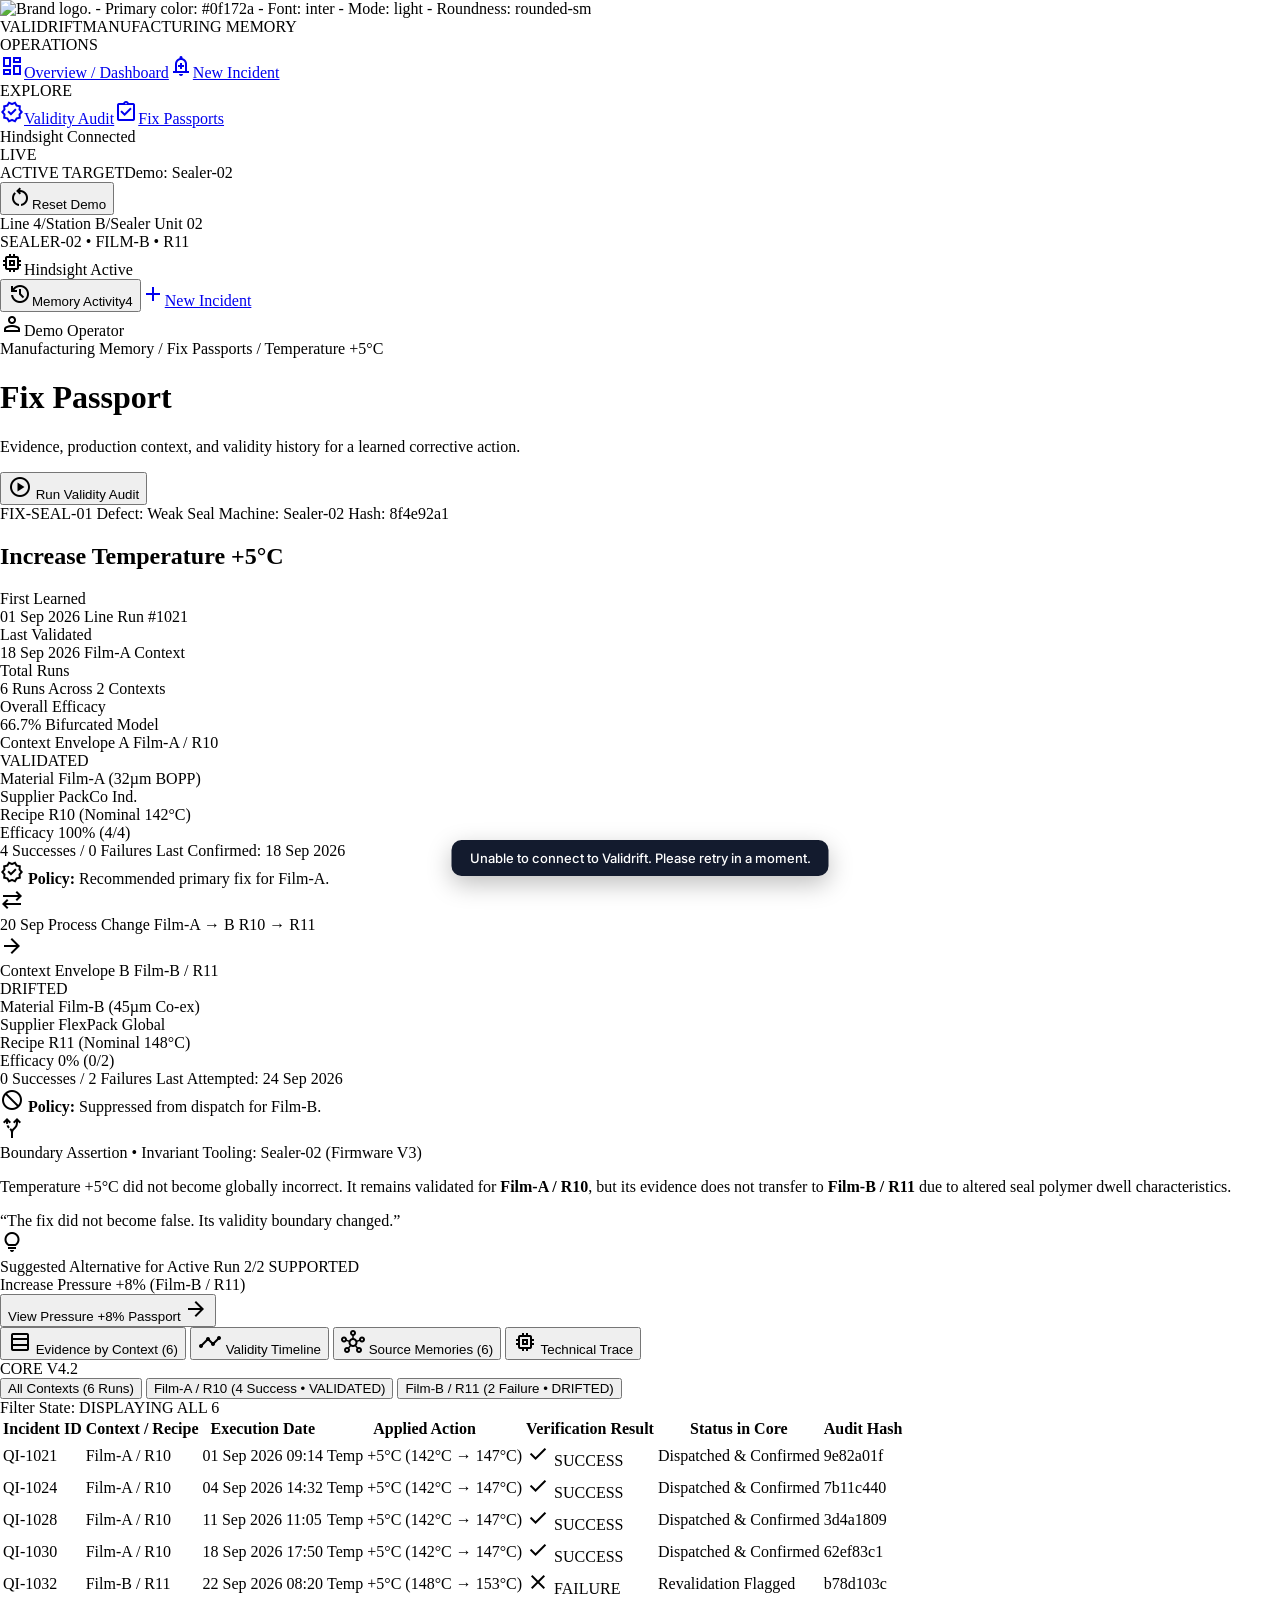
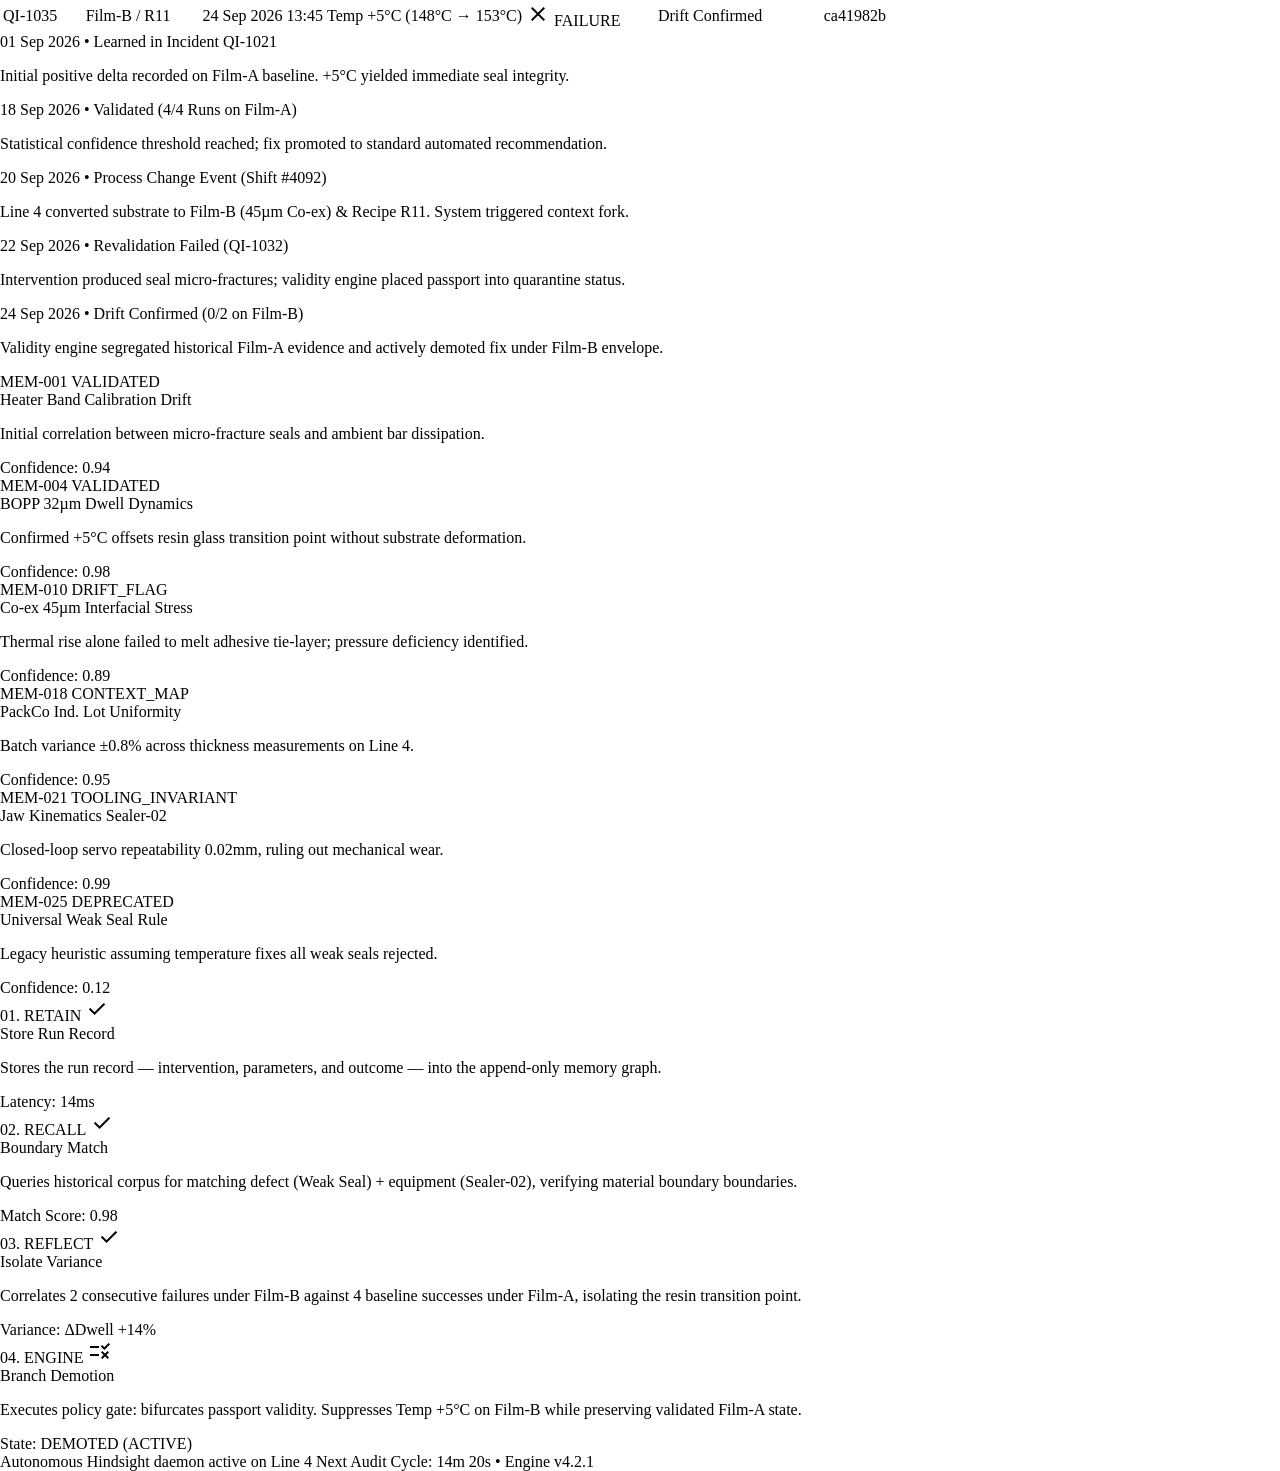
==== commit dcf24dfc: "fix: simplify Validrift flow and repair live interactions - Production API default: validrift-api.on" ====
--- a/frontend/fix-passport.html
+++ b/frontend/fix-passport.html
@@ -1,7 +1,7 @@
 <!DOCTYPE html>
 
 <html lang="en"><head><meta charset="utf-8"/><meta content="width=device-width, initial-scale=1.0" name="viewport"/><meta content="web_dashboard" name="shell-type"/><link href="https://fonts.googleapis.com/css2?family=Material+Symbols+Outlined:opsz,wght,FILL,GRAD@20..48,100..700,0..1,-50..200" rel="stylesheet"/><link href="https://fonts.googleapis.com" rel="preconnect"/><link crossorigin="" href="https://fonts.gstatic.com" rel="preconnect"/><link href="https://fonts.googleapis.com/css2?family=Inter:wght@400;500;600;700&amp;family=JetBrains+Mono:wght@400;500;600&amp;display=swap" rel="stylesheet"/>
-<link href="https://fonts.googleapis.com/css2?family=Material+Symbols+Outlined:wght,FILL@100..700,0..1&amp;display=swap" rel="stylesheet"/><style>@layer base{html,body{margin:0;padding:0;}body{overscroll-behavior:none;}main>:first-child{margin-top:0!important;}main>:last-child{margin-bottom:0!important;}}::-webkit-scrollbar{display:none;}</style><script src="https://cdn.tailwindcss.com?plugins=forms,container-queries"></script><script id="tailwind-config">tailwind.config = { darkMode: "class", theme: { extend: { "colors": { "on-tertiary-fixed": "#00201d", "surface": "#f8f9ff", "tertiary-container": "#00201d", "surface-container-low": "#eff4ff", "on-tertiary-container": "#0c9488", "surface-dim": "#cbdbf5", "on-secondary-fixed": "#00174b", "inverse-on-surface": "#eaf1ff", "surface-tint": "#565e74", "secondary-fixed": "#dbe1ff", "on-primary-fixed": "#131b2e", "secondary-container": "#316bf3", "on-primary-container": "#7c839b", "error": "#ba1a1a", "surface-container-lowest": "#ffffff", "primary-container": "#131b2e", "inverse-surface": "#213145", "on-error-container": "#93000a", "primary-fixed": "#dae2fd", "on-secondary-container": "#fefcff", "outline": "#76777d", "surface-bright": "#f8f9ff", "on-secondary-fixed-variant": "#003ea8", "primary-fixed-dim": "#bec6e0", "on-secondary": "#ffffff", "tertiary-fixed-dim": "#6bd8cb", "tertiary-fixed": "#89f5e7", "outline-variant": "#c6c6cd", "primary": "#000000", "on-primary": "#ffffff", "surface-container-high": "#dce9ff", "inverse-primary": "#bec6e0", "surface-variant": "#d3e4fe", "on-surface": "#0b1c30", "background": "#f8f9ff", "on-tertiary-fixed-variant": "#005049", "surface-container-highest": "#d3e4fe", "on-error": "#ffffff", "surface-container": "#e5eeff", "on-tertiary": "#ffffff", "tertiary": "#000000", "secondary": "#0051d5", "secondary-fixed-dim": "#b4c5ff", "on-background": "#0b1c30", "on-surface-variant": "#45464d", "on-primary-fixed-variant": "#3f465c", "error-container": "#ffdad6" }, "borderRadius": { "DEFAULT": "0.125rem", "lg": "0.25rem", "xl": "0.5rem", "full": "0.75rem" }, "spacing": { "space-lg": "1.25rem", "space-sm": "0.5rem", "gutter": "1rem", "space-xs": "0.25rem", "gutter-dense": "0.5rem", "space-xl": "2rem", "margin-compact": "1rem", "margin": "1.5rem", "space-md": "0.75rem" }, "fontFamily": { "label-sm": ["JetBrains Mono"], "body-md": ["Inter"], "display-lg": ["Inter"], "headline-lg": ["Inter"], "label-md": ["JetBrains Mono"], "body-lg": ["Inter"], "body-sm": ["Inter"], "headline-sm": ["Inter"], "headline-md": ["Inter"], "label-lg": ["JetBrains Mono"] }, "fontSize": { "label-sm": ["10px", { "lineHeight": "12px", "letterSpacing": "0.04em", "fontWeight": "600" }], "body-md": ["13px", { "lineHeight": "18px", "letterSpacing": "0em", "fontWeight": "400" }], "display-lg": ["32px", { "lineHeight": "40px", "letterSpacing": "-0.02em", "fontWeight": "600" }], "headline-lg": ["24px", { "lineHeight": "32px", "letterSpacing": "-0.015em", "fontWeight": "600" }], "label-md": ["11px", { "lineHeight": "14px", "letterSpacing": "0.02em", "fontWeight": "500" }], "body-lg": ["15px", { "lineHeight": "22px", "letterSpacing": "0em", "fontWeight": "400" }], "body-sm": ["12px", { "lineHeight": "16px", "letterSpacing": "0.005em", "fontWeight": "400" }], "headline-sm": ["16px", { "lineHeight": "24px", "letterSpacing": "-0.005em", "fontWeight": "600" }], "headline-md": ["20px", { "lineHeight": "28px", "letterSpacing": "-0.01em", "fontWeight": "600" }], "label-lg": ["13px", { "lineHeight": "18px", "letterSpacing": "0.01em", "fontWeight": "500" }] } } } };</script></head><body class="bg-surface font-body-md text-on-surface antialiased"><aside class="fixed left-0 top-0 h-full w-64 bg-primary-container text-on-primary-container z-50 flex flex-col justify-between shadow-[0_1px_8px_rgba(0,0,0,0.04)]"><div class="flex flex-col"><div class="h-16 px-space-md flex items-center gap-space-sm bg-primary-container"><img alt="Brand logo. - Primary color: #0f172a - Font: inter - Mode: light - Roundness: rounded-sm" class="h-8 w-auto object-contain" src="https://lh3.googleusercontent.com/aida/[base64]"/><div class="flex flex-col"><span class="font-headline-sm text-headline-sm font-bold tracking-tight text-white leading-none">VALIDRIFT</span><span class="font-label-sm text-label-sm text-on-primary-container tracking-wider uppercase mt-0.5">MANUFACTURING MEMORY</span></div></div><div class="px-space-md py-space-sm"><span class="font-label-sm text-label-sm text-on-primary-container uppercase tracking-wider px-space-sm">OPERATIONAL CORE</span></div><nav class="flex flex-col gap-space-xs px-space-sm" data-active-classes="bg-secondary-container text-on-secondary-container font-semibold"><a class="flex items-center gap-space-sm px-space-sm py-2 rounded text-on-primary-container hover:bg-surface-variant hover:text-on-surface transition-colors font-body-md text-body-md" data-path="overview-dashboard" href="#"><span class="material-symbols-outlined text-[18px]">dashboard</span><span>Overview / Dashboard</span></a><a class="flex items-center gap-space-sm px-space-sm py-2 rounded text-on-primary-container hover:bg-surface-variant hover:text-on-surface transition-colors font-body-md text-body-md" data-path="new-quality-incident" href="#"><span class="material-symbols-outlined text-[18px]">add_alert</span><span>New Incident</span></a><a class="flex items-center gap-space-sm px-space-sm py-2 rounded text-on-primary-container hover:bg-surface-variant hover:text-on-surface transition-colors font-body-md text-body-md" data-path="recommendation" href="#"><span class="material-symbols-outlined text-[18px]">psychology</span><span>Recommendations</span></a><a class="flex items-center gap-space-sm px-space-sm py-2 rounded text-on-primary-container hover:bg-surface-variant hover:text-on-surface transition-colors font-body-md text-body-md" data-path="memory-validity-audit" href="#"><span class="material-symbols-outlined text-[18px]">verified</span><span>Validity Audit</span></a><a aria-current="page" class="flex items-center gap-space-sm px-space-sm py-2 rounded transition-colors bg-secondary-container text-on-secondary-container font-semibold" data-path="fix-passport" href="#"><span class="material-symbols-outlined text-[18px]">assignment_turned_in</span><span>Fix Passports</span></a></nav></div><div class="p-space-md bg-inverse-surface/40 m-space-sm rounded flex flex-col gap-space-sm"><div class="flex items-center justify-between"><div class="flex items-center gap-space-xs"><span class="w-2 h-2 rounded-full bg-on-tertiary-container animate-pulse"></span><span class="font-label-sm text-label-sm text-white">Hindsight Connected</span></div><span class="font-label-sm text-label-sm text-tertiary-fixed bg-tertiary-container px-1.5 py-0.5 rounded">LIVE</span></div><div class="flex flex-col gap-0.5 pt-space-xs"><span class="font-label-sm text-label-sm text-on-primary-container">ACTIVE TARGET</span><span class="font-body-sm text-body-sm font-semibold text-white truncate">Demo: Sealer-02</span></div><button class="w-full flex items-center justify-center gap-space-xs py-1.5 px-space-sm rounded bg-surface-variant hover:bg-surface-container-high text-on-surface font-label-md text-label-md transition-colors" type="button"><span class="material-symbols-outlined text-[14px]">restart_alt</span><span>Reset Demo</span></button></div></aside><div class="pl-64"><header class="fixed top-0 left-64 right-0 h-16 bg-surface-container-lowest/90 backdrop-blur-xl shadow-[0_1px_8px_rgba(0,0,0,0.04)] z-40 flex items-center justify-between px-space-lg"><div class="flex items-center gap-space-md"><div class="flex items-center gap-space-xs font-label-md text-label-md text-on-surface-variant"><span class="text-on-surface font-semibold">Line 4</span><span>/</span><span>Station B</span><span>/</span><span class="text-secondary font-semibold">Sealer Unit 02</span></div></div><div class="flex items-center gap-space-xs px-space-md py-1 rounded bg-surface-container-low"><span class="w-2 h-2 rounded-full bg-on-tertiary-container"></span><span class="font-label-sm text-label-sm text-on-surface font-semibold tracking-wide uppercase">SEALER-02 • FILM-B • R11</span></div><div class="flex items-center gap-space-sm"><div class="hidden xl:flex items-center gap-space-xs px-space-sm py-1 rounded bg-surface-container"><span class="material-symbols-outlined text-[14px] text-on-tertiary-container">memory</span><span class="font-label-sm text-label-sm text-on-surface font-medium">Hindsight Active</span></div><button class="flex items-center gap-space-xs px-space-sm py-1.5 rounded bg-surface-container-low hover:bg-surface-container text-on-surface font-body-sm text-body-sm transition-colors" type="button"><span class="material-symbols-outlined text-[16px]">history</span><span>Memory Activity</span><span class="px-1.5 py-0.2 rounded bg-secondary-container text-on-secondary-container font-label-sm text-label-sm font-bold">4</span></button><a class="flex items-center gap-space-xs px-space-md py-1.5 rounded bg-secondary hover:bg-secondary-container text-on-secondary font-body-md text-body-md font-medium transition-colors shadow-[0_1px_2px_rgba(0,0,0,0.05)]" data-path="new-quality-incident" href="#"><span class="material-symbols-outlined text-[16px]">add</span><span>New Incident</span></a><div class="w-8 h-8 rounded-full bg-primary flex items-center justify-center ml-space-xs"><span class="material-symbols-outlined text-on-primary text-[18px]">person</span></div></div></header><main class="relative pt-16 bg-surface min-h-screen"><div class="w-full max-w-[1280px] mx-auto px-space-lg py-space-lg"><div class="flex flex-col w-full">
+<link href="https://fonts.googleapis.com/css2?family=Material+Symbols+Outlined:wght,FILL@100..700,0..1&amp;display=swap" rel="stylesheet"/><style>@layer base{html,body{margin:0;padding:0;}body{overscroll-behavior:none;}main>:first-child{margin-top:0!important;}main>:last-child{margin-bottom:0!important;}}::-webkit-scrollbar{display:none;}</style><script src="https://cdn.tailwindcss.com?plugins=forms,container-queries"></script><script id="tailwind-config">tailwind.config = { darkMode: "class", theme: { extend: { "colors": { "on-tertiary-fixed": "#00201d", "surface": "#f8f9ff", "tertiary-container": "#00201d", "surface-container-low": "#eff4ff", "on-tertiary-container": "#0c9488", "surface-dim": "#cbdbf5", "on-secondary-fixed": "#00174b", "inverse-on-surface": "#eaf1ff", "surface-tint": "#565e74", "secondary-fixed": "#dbe1ff", "on-primary-fixed": "#131b2e", "secondary-container": "#316bf3", "on-primary-container": "#7c839b", "error": "#ba1a1a", "surface-container-lowest": "#ffffff", "primary-container": "#131b2e", "inverse-surface": "#213145", "on-error-container": "#93000a", "primary-fixed": "#dae2fd", "on-secondary-container": "#fefcff", "outline": "#76777d", "surface-bright": "#f8f9ff", "on-secondary-fixed-variant": "#003ea8", "primary-fixed-dim": "#bec6e0", "on-secondary": "#ffffff", "tertiary-fixed-dim": "#6bd8cb", "tertiary-fixed": "#89f5e7", "outline-variant": "#c6c6cd", "primary": "#000000", "on-primary": "#ffffff", "surface-container-high": "#dce9ff", "inverse-primary": "#bec6e0", "surface-variant": "#d3e4fe", "on-surface": "#0b1c30", "background": "#f8f9ff", "on-tertiary-fixed-variant": "#005049", "surface-container-highest": "#d3e4fe", "on-error": "#ffffff", "surface-container": "#e5eeff", "on-tertiary": "#ffffff", "tertiary": "#000000", "secondary": "#0051d5", "secondary-fixed-dim": "#b4c5ff", "on-background": "#0b1c30", "on-surface-variant": "#45464d", "on-primary-fixed-variant": "#3f465c", "error-container": "#ffdad6" }, "borderRadius": { "DEFAULT": "0.125rem", "lg": "0.25rem", "xl": "0.5rem", "full": "0.75rem" }, "spacing": { "space-lg": "1.25rem", "space-sm": "0.5rem", "gutter": "1rem", "space-xs": "0.25rem", "gutter-dense": "0.5rem", "space-xl": "2rem", "margin-compact": "1rem", "margin": "1.5rem", "space-md": "0.75rem" }, "fontFamily": { "label-sm": ["JetBrains Mono"], "body-md": ["Inter"], "display-lg": ["Inter"], "headline-lg": ["Inter"], "label-md": ["JetBrains Mono"], "body-lg": ["Inter"], "body-sm": ["Inter"], "headline-sm": ["Inter"], "headline-md": ["Inter"], "label-lg": ["JetBrains Mono"] }, "fontSize": { "label-sm": ["10px", { "lineHeight": "12px", "letterSpacing": "0.04em", "fontWeight": "600" }], "body-md": ["13px", { "lineHeight": "18px", "letterSpacing": "0em", "fontWeight": "400" }], "display-lg": ["32px", { "lineHeight": "40px", "letterSpacing": "-0.02em", "fontWeight": "600" }], "headline-lg": ["24px", { "lineHeight": "32px", "letterSpacing": "-0.015em", "fontWeight": "600" }], "label-md": ["11px", { "lineHeight": "14px", "letterSpacing": "0.02em", "fontWeight": "500" }], "body-lg": ["15px", { "lineHeight": "22px", "letterSpacing": "0em", "fontWeight": "400" }], "body-sm": ["12px", { "lineHeight": "16px", "letterSpacing": "0.005em", "fontWeight": "400" }], "headline-sm": ["16px", { "lineHeight": "24px", "letterSpacing": "-0.005em", "fontWeight": "600" }], "headline-md": ["20px", { "lineHeight": "28px", "letterSpacing": "-0.01em", "fontWeight": "600" }], "label-lg": ["13px", { "lineHeight": "18px", "letterSpacing": "0.01em", "fontWeight": "500" }] } } } };</script></head><body class="bg-surface font-body-md text-on-surface antialiased"><aside class="fixed left-0 top-0 h-full w-64 bg-primary-container text-on-primary-container z-50 flex flex-col justify-between shadow-[0_1px_8px_rgba(0,0,0,0.04)]"><div class="flex flex-col"><div class="h-16 px-space-md flex items-center gap-space-sm bg-primary-container"><img alt="Brand logo. - Primary color: #0f172a - Font: inter - Mode: light - Roundness: rounded-sm" class="h-8 w-auto object-contain" src="https://lh3.googleusercontent.com/aida/[base64]"/><div class="flex flex-col"><span class="font-headline-sm text-headline-sm font-bold tracking-tight text-white leading-none">VALIDRIFT</span><span class="font-label-sm text-label-sm text-on-primary-container tracking-wider uppercase mt-0.5">MANUFACTURING MEMORY</span></div></div><div class="px-space-md py-space-sm"><span class="font-label-sm text-label-sm text-on-primary-container uppercase tracking-wider px-space-sm">OPERATIONS</span></div><nav class="flex flex-col gap-space-xs px-space-sm" data-active-classes="bg-secondary-container text-on-secondary-container font-semibold"><a class="flex items-center gap-space-sm px-space-sm py-2 rounded text-on-primary-container hover:bg-surface-variant hover:text-on-surface transition-colors font-body-md text-body-md" data-path="overview-dashboard" href="#"><span class="material-symbols-outlined text-[18px]">dashboard</span><span>Overview / Dashboard</span></a><a class="flex items-center gap-space-sm px-space-sm py-2 rounded text-on-primary-container hover:bg-surface-variant hover:text-on-surface transition-colors font-body-md text-body-md" data-path="new-quality-incident" href="#"><span class="material-symbols-outlined text-[18px]">add_alert</span><span>New Incident</span></a><div class="px-space-md py-space-sm"><span class="font-label-sm text-label-sm text-on-primary-container uppercase tracking-wider px-space-sm">EXPLORE</span></div><a class="flex items-center gap-space-sm px-space-sm py-2 rounded text-on-primary-container hover:bg-surface-variant hover:text-on-surface transition-colors font-body-md text-body-md" data-path="memory-validity-audit" href="#"><span class="material-symbols-outlined text-[18px]">verified</span><span>Validity Audit</span></a><a aria-current="page" class="flex items-center gap-space-sm px-space-sm py-2 rounded transition-colors bg-secondary-container text-on-secondary-container font-semibold" data-path="fix-passport" href="#"><span class="material-symbols-outlined text-[18px]">assignment_turned_in</span><span>Fix Passports</span></a></nav></div><div class="p-space-md bg-inverse-surface/40 m-space-sm rounded flex flex-col gap-space-sm"><div class="flex items-center justify-between"><div class="flex items-center gap-space-xs"><span class="w-2 h-2 rounded-full bg-on-tertiary-container animate-pulse"></span><span class="font-label-sm text-label-sm text-white">Hindsight Connected</span></div><span class="font-label-sm text-label-sm text-tertiary-fixed bg-tertiary-container px-1.5 py-0.5 rounded">LIVE</span></div><div class="flex flex-col gap-0.5 pt-space-xs"><span class="font-label-sm text-label-sm text-on-primary-container">ACTIVE TARGET</span><span class="font-body-sm text-body-sm font-semibold text-white truncate">Demo: Sealer-02</span></div><button class="w-full flex items-center justify-center gap-space-xs py-1.5 px-space-sm rounded bg-surface-variant hover:bg-surface-container-high text-on-surface font-label-md text-label-md transition-colors" data-action="reset-demo" type="button"><span class="material-symbols-outlined text-[14px]">restart_alt</span><span>Reset Demo</span></button></div></aside><div class="pl-64"><header class="fixed top-0 left-64 right-0 h-16 bg-surface-container-lowest/90 backdrop-blur-xl shadow-[0_1px_8px_rgba(0,0,0,0.04)] z-40 flex items-center justify-between px-space-lg"><div class="flex items-center gap-space-md"><div class="flex items-center gap-space-xs font-label-md text-label-md text-on-surface-variant"><span class="text-on-surface font-semibold">Line 4</span><span>/</span><span>Station B</span><span>/</span><span class="text-secondary font-semibold">Sealer Unit 02</span></div></div><div class="flex items-center gap-space-xs px-space-md py-1 rounded bg-surface-container-low"><span class="w-2 h-2 rounded-full bg-on-tertiary-container"></span><span class="font-label-sm text-label-sm text-on-surface font-semibold tracking-wide uppercase">SEALER-02 • FILM-B • R11</span></div><div class="flex items-center gap-space-sm"><div class="hidden xl:flex items-center gap-space-xs px-space-sm py-1 rounded bg-surface-container"><span class="material-symbols-outlined text-[14px] text-on-tertiary-container">memory</span><span class="font-label-sm text-label-sm text-on-surface font-medium">Hindsight Active</span></div><button class="flex items-center gap-space-xs px-space-sm py-1.5 rounded bg-surface-container-low hover:bg-surface-container text-on-surface font-body-sm text-body-sm transition-colors" data-action="open-drawer" type="button"><span class="material-symbols-outlined text-[16px]">history</span><span>Memory Activity</span><span class="px-1.5 py-0.2 rounded bg-secondary-container text-on-secondary-container font-label-sm text-label-sm font-bold">4</span></button><a class="flex items-center gap-space-xs px-space-md py-1.5 rounded bg-secondary hover:bg-secondary-container text-on-secondary font-body-md text-body-md font-medium transition-colors shadow-[0_1px_2px_rgba(0,0,0,0.05)]" data-path="new-quality-incident" href="#"><span class="material-symbols-outlined text-[16px]">add</span><span>New Incident</span></a><div class="flex items-center gap-2 ml-space-xs px-3 py-1.5 rounded-full bg-surface-container-low border border-outline-variant/40" title="Demo Operator — Sealer-02 Quality Workspace"><span class="material-symbols-outlined text-on-surface-variant text-[18px]">person</span><span class="font-label-sm text-label-sm font-semibold text-on-surface hidden lg:inline">Demo Operator</span></div></div></header><main class="relative pt-16 bg-surface min-h-screen"><div class="w-full max-w-[1280px] mx-auto px-space-lg py-space-lg"><div class="flex flex-col w-full">
 <!-- SUB-HEADER / BREADCRUMB & ACTIONS -->
 <div class="flex flex-col md:flex-row md:items-center justify-between gap-space-md mb-space-md">
 <div class="flex flex-col">
@@ -18,10 +18,7 @@
       </p>
 </div>
 <div class="flex items-center gap-space-sm self-start md:self-auto">
-<button class="flex items-center gap-space-xs px-space-md py-1.5 rounded bg-surface-container hover:bg-surface-container-high text-on-surface font-body-md text-body-md transition-colors shadow-sm" type="button">
-<span class="material-symbols-outlined text-[16px]">file_download</span>
-<span>Export Dossier</span>
-</button>
+
 <button class="flex items-center gap-space-xs px-space-md py-1.5 rounded bg-secondary hover:bg-secondary-container text-on-secondary font-body-md text-body-md font-medium transition-colors shadow-sm" type="button">
 <span class="material-symbols-outlined text-[16px]">play_circle</span>
 <span data-fp="run-audit">Run Validity Audit</span>
@@ -41,10 +38,7 @@
 <h2 class="font-display-lg text-display-lg font-bold text-on-surface mt-1" data-fp="fix-name">Increase Temperature +5°C</h2>
 </div>
 <div class="flex items-center gap-space-xs">
-<button class="flex items-center gap-space-xs px-space-md py-1.5 rounded bg-surface-container-low hover:bg-surface-container text-secondary font-body-sm text-body-sm font-semibold transition-colors" type="button">
-<span class="material-symbols-outlined text-[16px]">visibility</span>
-<span data-fp="related">View Related Incidents (6)</span>
-</button>
+
 </div>
 </div>
 <!-- Metric Grid -->
@@ -233,7 +227,7 @@
 </div>
 </div>
 </div>
-<button class="flex items-center justify-center gap-space-xs py-2 px-space-md rounded bg-secondary hover:bg-secondary-container text-on-secondary font-body-sm text-body-sm font-semibold transition-colors shrink-0 shadow-sm" type="button">
+<button data-path="fix-passport" data-path-params='{"fix":"Increase Pressure +8%"}' class="flex items-center justify-center gap-space-xs py-2 px-space-md rounded bg-secondary hover:bg-secondary-container text-on-secondary font-body-sm text-body-sm font-semibold transition-colors shrink-0 shadow-sm cursor-pointer" type="button">
 <span>View Pressure +8% Passport</span>
 <span class="material-symbols-outlined text-[16px]">arrow_forward</span>
 </button>
@@ -526,7 +520,7 @@
 </div>
 <span class="font-body-sm text-body-sm font-semibold text-on-surface">Store Run Record</span>
 <p class="font-body-sm text-body-sm text-on-surface-variant mt-1.5">
-          Ingests thermal telemetry (+5°C delta), clamp force, and destructive peel test metrics into append-only memory graph.
+          Stores the run record — intervention, parameters, and outcome — into the append-only memory graph.
         </p>
 </div>
 <span class="font-mono text-[11px] text-on-surface-variant mt-3 block pt-2 border-t border-surface-container">Latency: 14ms</span>
@@ -637,7 +631,8 @@
       badge.textContent = 'FILM-B ONLY (2 RUNS)';
     }
   }
-</script></div></main></div><script src="js/config.js"></script>
+</script></div></main></div><script src="js/deploy-api.js"></script>
+<script src="js/config.js"></script>
 <script src="js/api.js"></script>
 <script src="js/common.js"></script>
 <script src="js/fix-passport.js"></script>
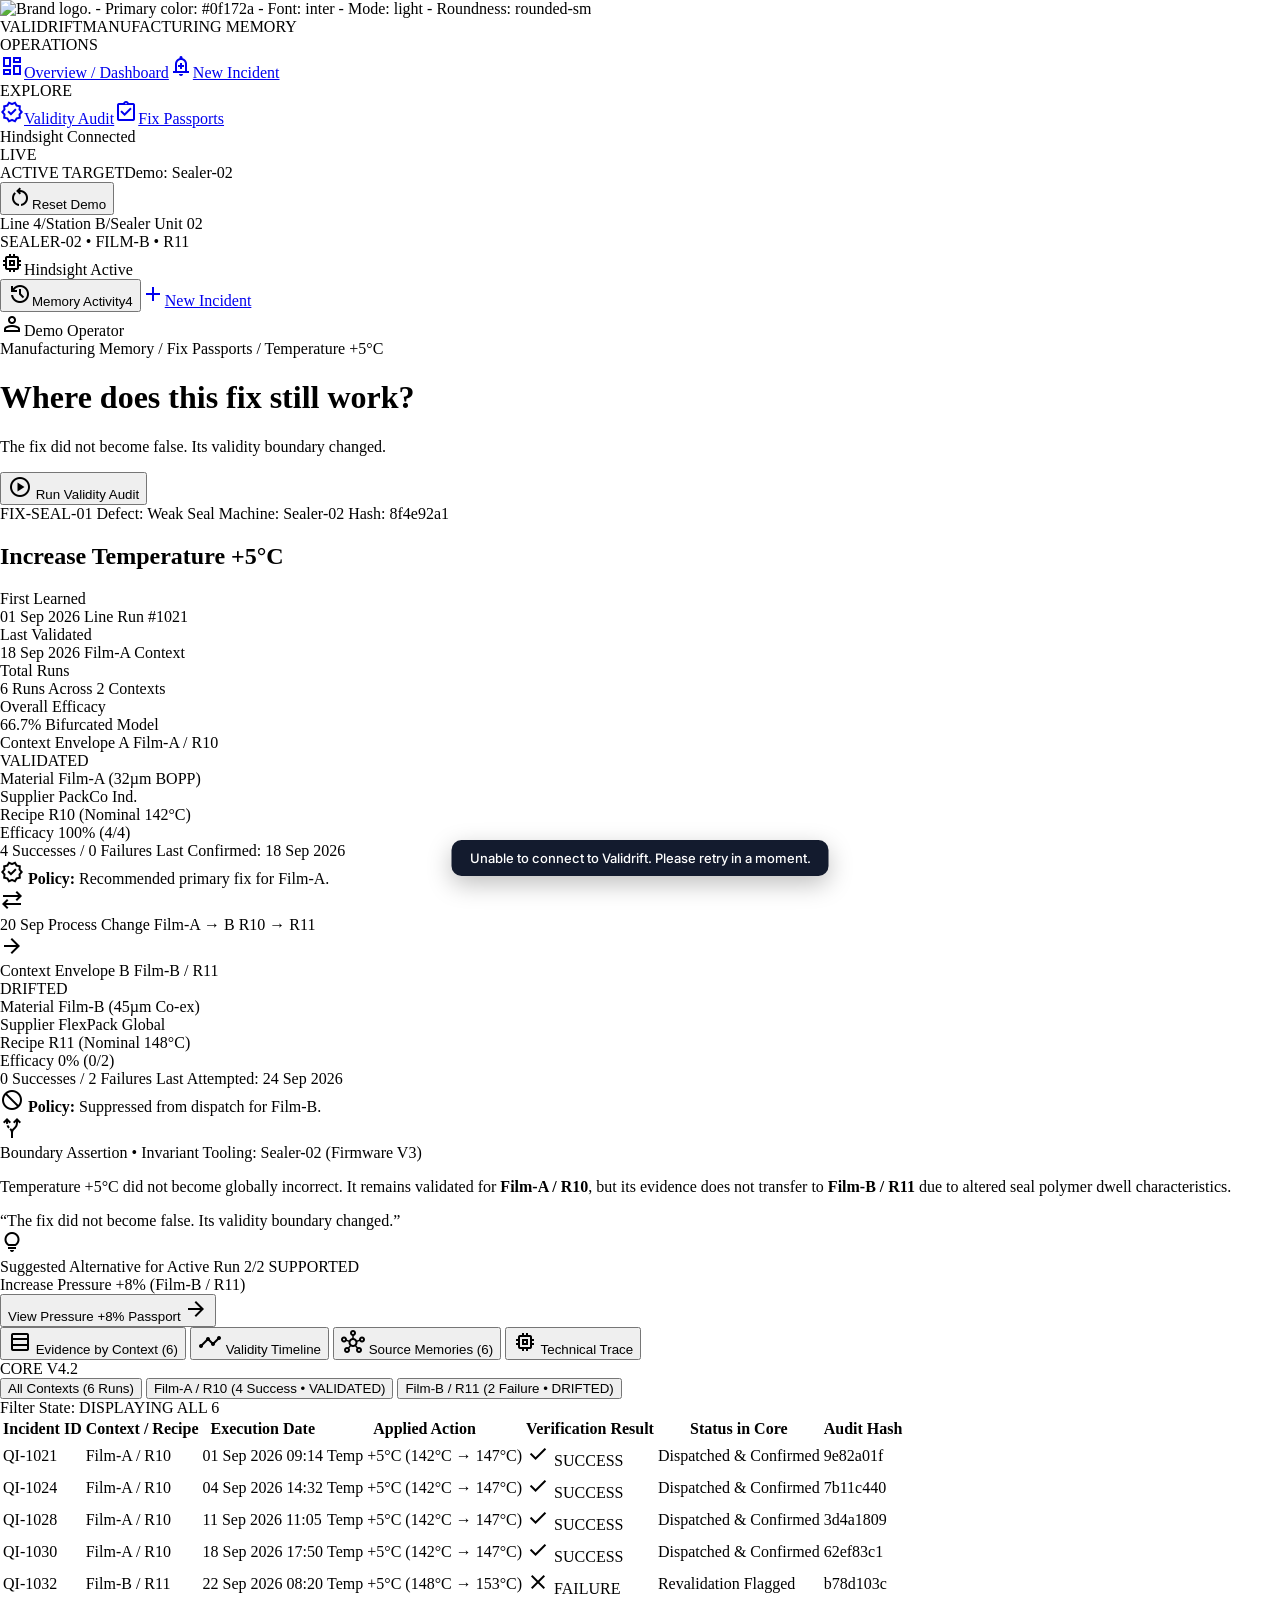
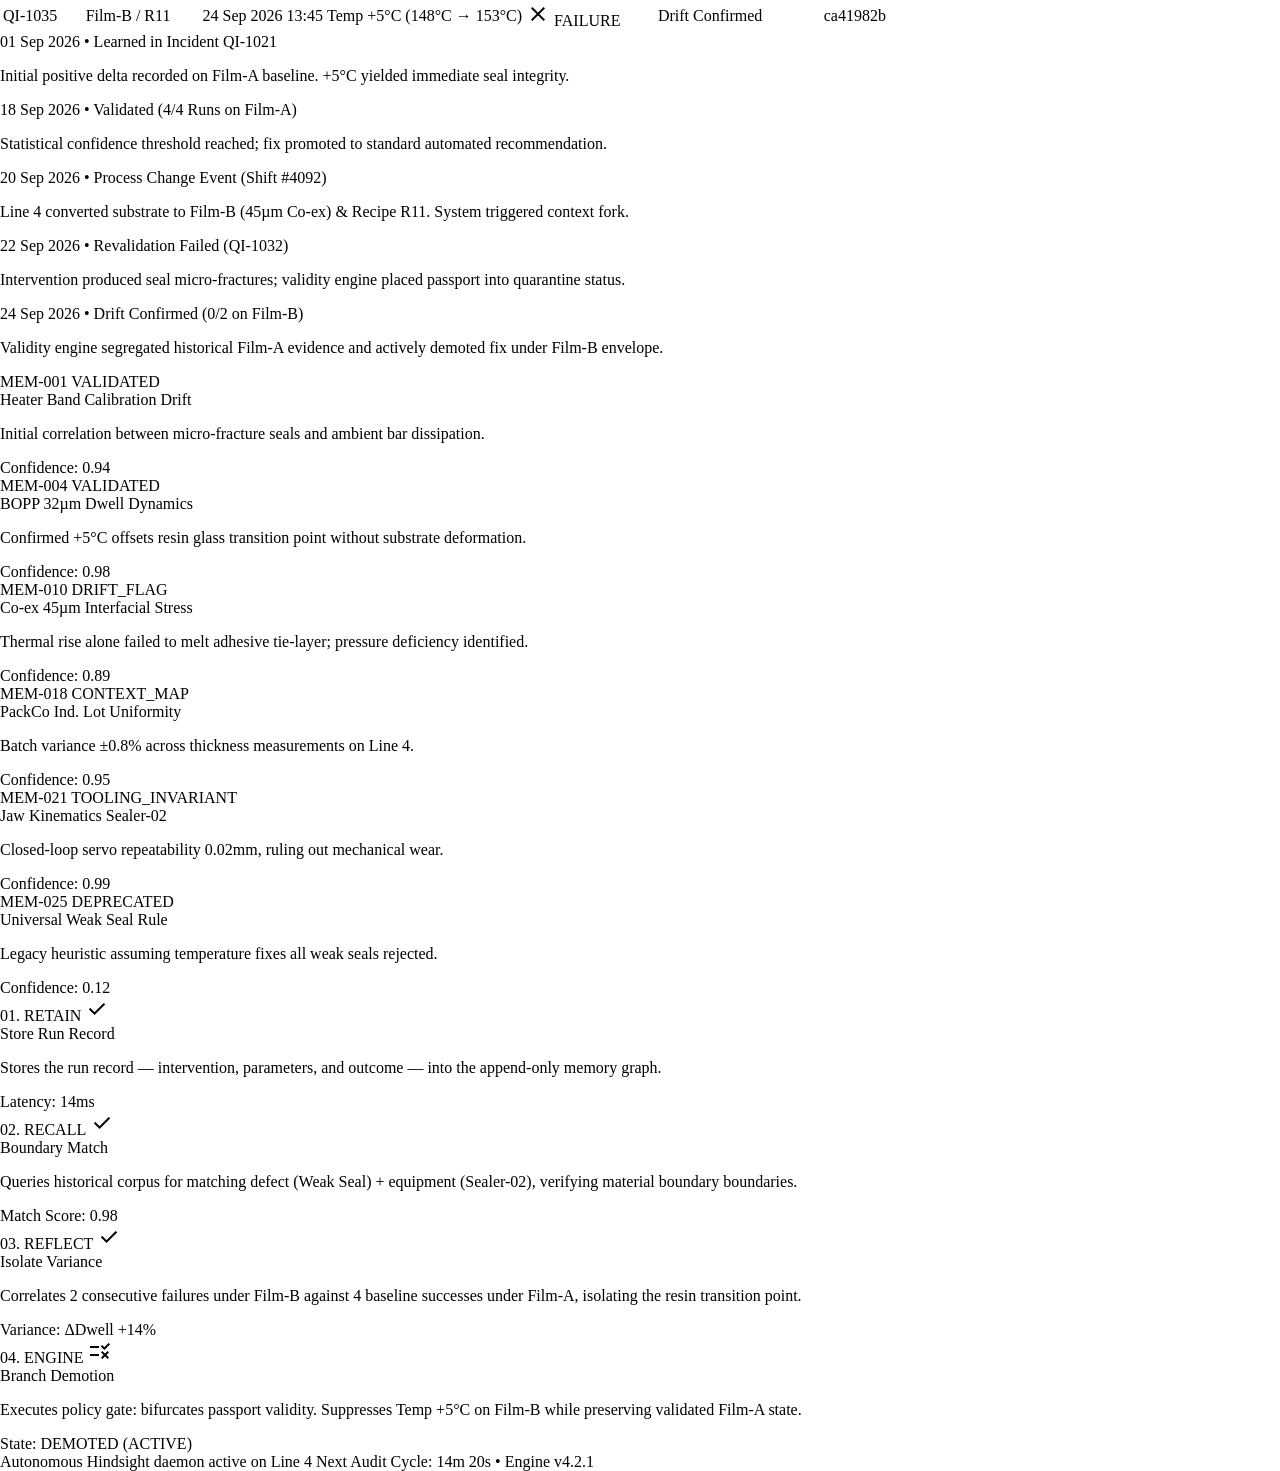
==== commit b03e26d4: "ux: simplify Validrift into guided 3-step workflow" ====
--- a/frontend/fix-passport.html
+++ b/frontend/fix-passport.html
@@ -12,9 +12,9 @@
 <span class="text-outline-variant">/</span>
 <span class="text-secondary font-bold" data-fp="crumb-fix">Temperature +5°C</span>
 </div>
-<h1 class="font-display-lg text-display-lg text-on-surface font-bold tracking-tight">Fix Passport</h1>
+<h1 class="font-display-lg text-display-lg text-on-surface font-bold tracking-tight">Where does this fix still work?</h1>
 <p class="font-body-md text-body-md text-on-surface-variant mt-0.5">
-        Evidence, production context, and validity history for a learned corrective action.
+        The fix did not become false. Its validity boundary changed.
       </p>
 </div>
 <div class="flex items-center gap-space-sm self-start md:self-auto">
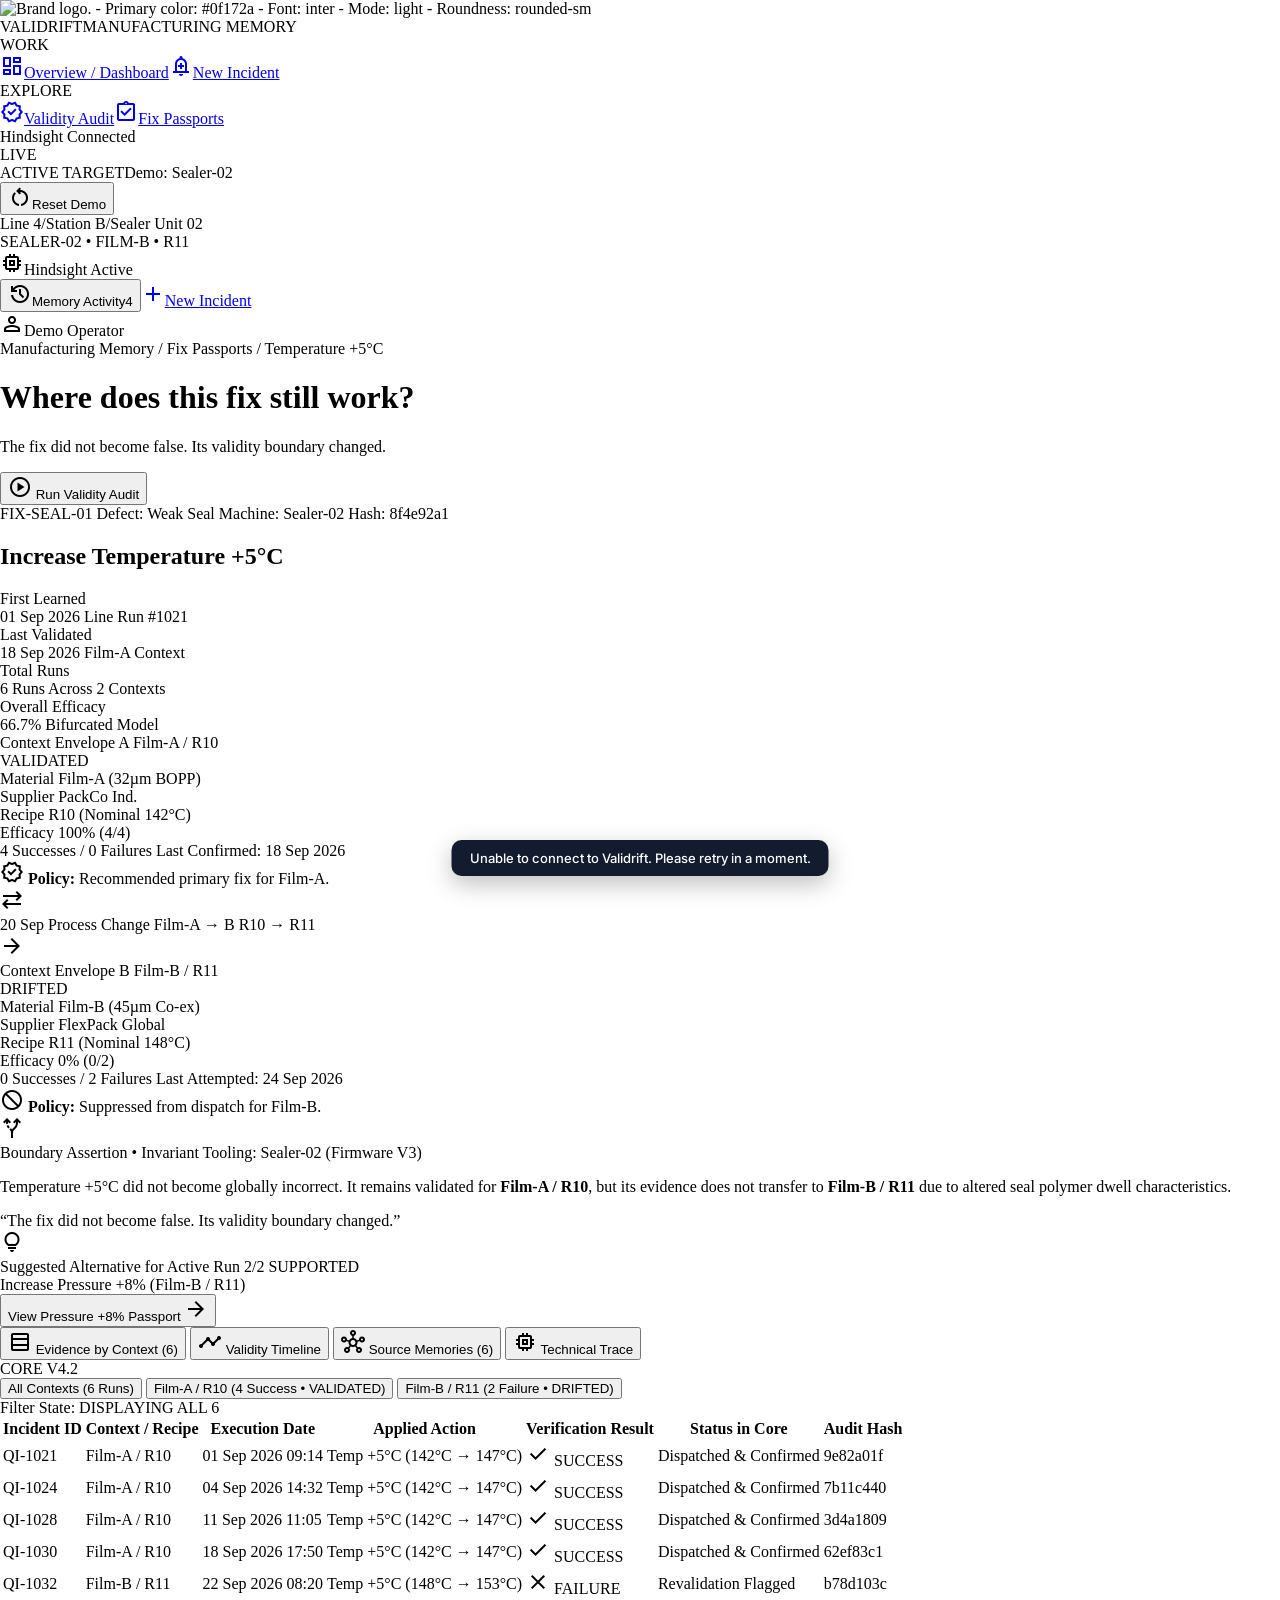
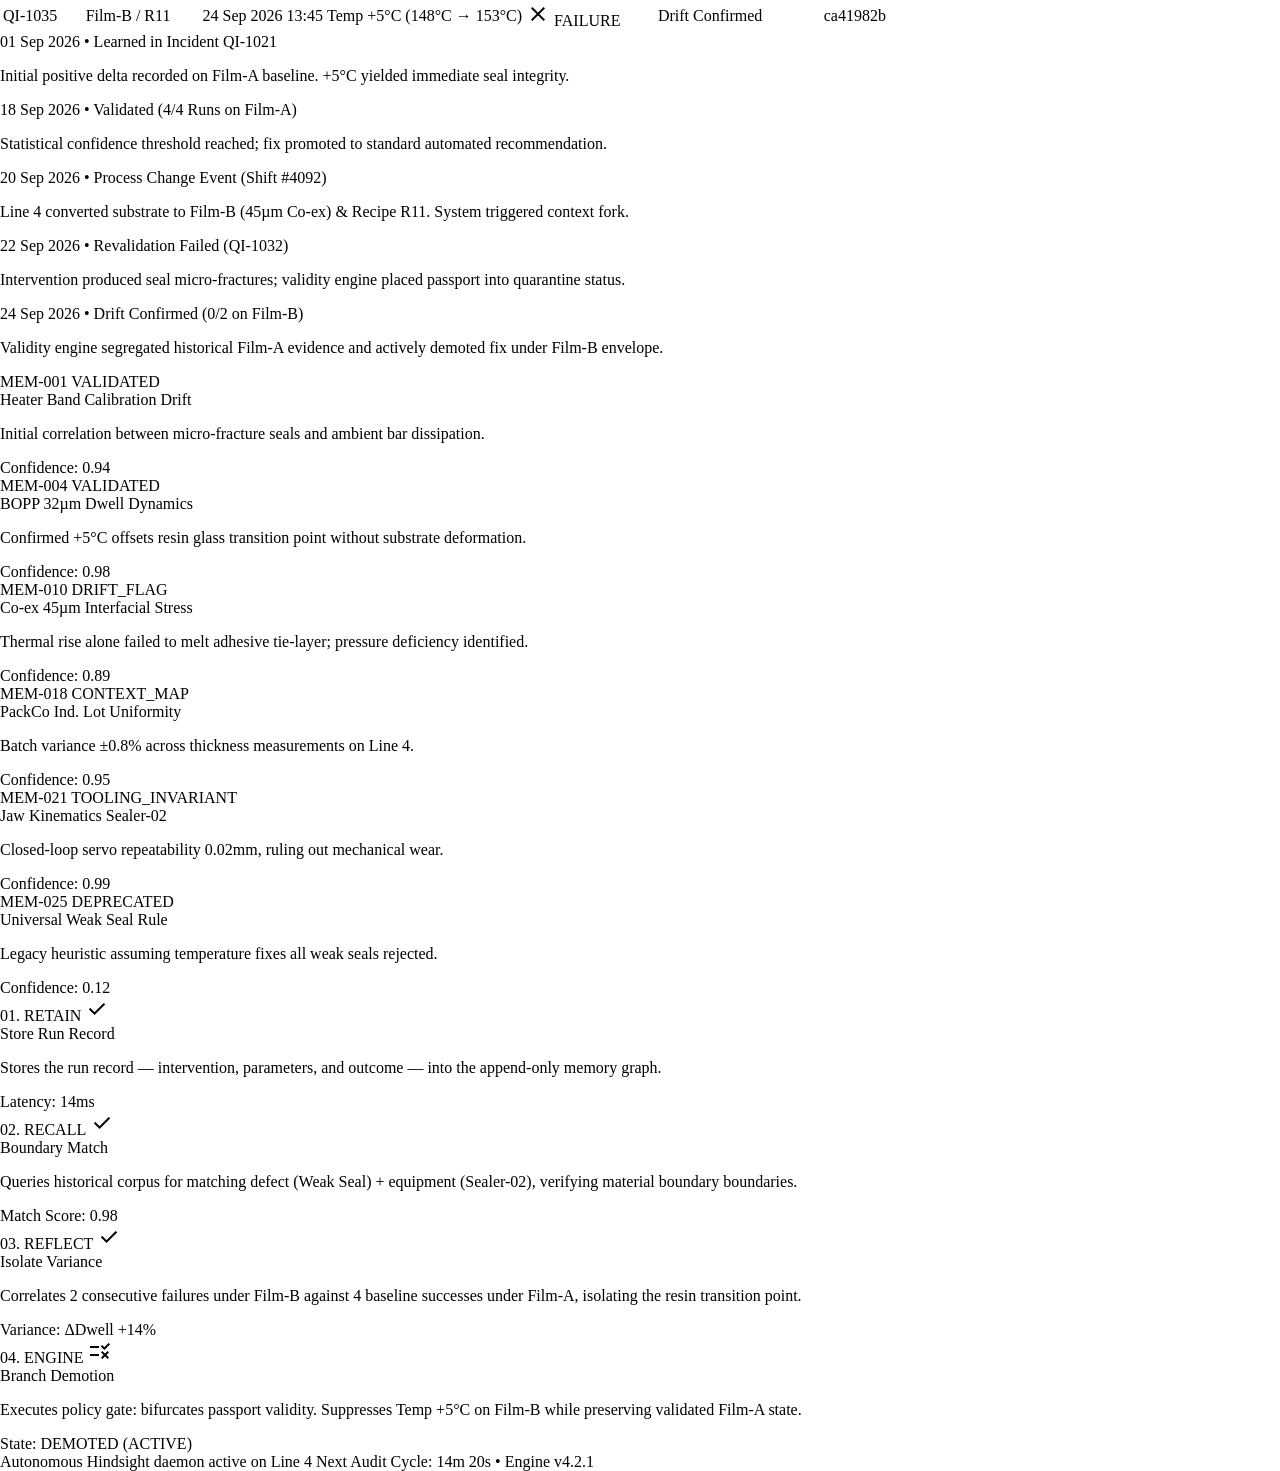
==== commit 3d6ac0ce: "fix: sidebar labels, why-heading, before-snapshot, uuid collapse" ====
--- a/frontend/fix-passport.html
+++ b/frontend/fix-passport.html
@@ -1,7 +1,7 @@
 <!DOCTYPE html>
 
 <html lang="en"><head><meta charset="utf-8"/><meta content="width=device-width, initial-scale=1.0" name="viewport"/><meta content="web_dashboard" name="shell-type"/><link href="https://fonts.googleapis.com/css2?family=Material+Symbols+Outlined:opsz,wght,FILL,GRAD@20..48,100..700,0..1,-50..200" rel="stylesheet"/><link href="https://fonts.googleapis.com" rel="preconnect"/><link crossorigin="" href="https://fonts.gstatic.com" rel="preconnect"/><link href="https://fonts.googleapis.com/css2?family=Inter:wght@400;500;600;700&amp;family=JetBrains+Mono:wght@400;500;600&amp;display=swap" rel="stylesheet"/>
-<link href="https://fonts.googleapis.com/css2?family=Material+Symbols+Outlined:wght,FILL@100..700,0..1&amp;display=swap" rel="stylesheet"/><style>@layer base{html,body{margin:0;padding:0;}body{overscroll-behavior:none;}main>:first-child{margin-top:0!important;}main>:last-child{margin-bottom:0!important;}}::-webkit-scrollbar{display:none;}</style><script src="https://cdn.tailwindcss.com?plugins=forms,container-queries"></script><script id="tailwind-config">tailwind.config = { darkMode: "class", theme: { extend: { "colors": { "on-tertiary-fixed": "#00201d", "surface": "#f8f9ff", "tertiary-container": "#00201d", "surface-container-low": "#eff4ff", "on-tertiary-container": "#0c9488", "surface-dim": "#cbdbf5", "on-secondary-fixed": "#00174b", "inverse-on-surface": "#eaf1ff", "surface-tint": "#565e74", "secondary-fixed": "#dbe1ff", "on-primary-fixed": "#131b2e", "secondary-container": "#316bf3", "on-primary-container": "#7c839b", "error": "#ba1a1a", "surface-container-lowest": "#ffffff", "primary-container": "#131b2e", "inverse-surface": "#213145", "on-error-container": "#93000a", "primary-fixed": "#dae2fd", "on-secondary-container": "#fefcff", "outline": "#76777d", "surface-bright": "#f8f9ff", "on-secondary-fixed-variant": "#003ea8", "primary-fixed-dim": "#bec6e0", "on-secondary": "#ffffff", "tertiary-fixed-dim": "#6bd8cb", "tertiary-fixed": "#89f5e7", "outline-variant": "#c6c6cd", "primary": "#000000", "on-primary": "#ffffff", "surface-container-high": "#dce9ff", "inverse-primary": "#bec6e0", "surface-variant": "#d3e4fe", "on-surface": "#0b1c30", "background": "#f8f9ff", "on-tertiary-fixed-variant": "#005049", "surface-container-highest": "#d3e4fe", "on-error": "#ffffff", "surface-container": "#e5eeff", "on-tertiary": "#ffffff", "tertiary": "#000000", "secondary": "#0051d5", "secondary-fixed-dim": "#b4c5ff", "on-background": "#0b1c30", "on-surface-variant": "#45464d", "on-primary-fixed-variant": "#3f465c", "error-container": "#ffdad6" }, "borderRadius": { "DEFAULT": "0.125rem", "lg": "0.25rem", "xl": "0.5rem", "full": "0.75rem" }, "spacing": { "space-lg": "1.25rem", "space-sm": "0.5rem", "gutter": "1rem", "space-xs": "0.25rem", "gutter-dense": "0.5rem", "space-xl": "2rem", "margin-compact": "1rem", "margin": "1.5rem", "space-md": "0.75rem" }, "fontFamily": { "label-sm": ["JetBrains Mono"], "body-md": ["Inter"], "display-lg": ["Inter"], "headline-lg": ["Inter"], "label-md": ["JetBrains Mono"], "body-lg": ["Inter"], "body-sm": ["Inter"], "headline-sm": ["Inter"], "headline-md": ["Inter"], "label-lg": ["JetBrains Mono"] }, "fontSize": { "label-sm": ["10px", { "lineHeight": "12px", "letterSpacing": "0.04em", "fontWeight": "600" }], "body-md": ["13px", { "lineHeight": "18px", "letterSpacing": "0em", "fontWeight": "400" }], "display-lg": ["32px", { "lineHeight": "40px", "letterSpacing": "-0.02em", "fontWeight": "600" }], "headline-lg": ["24px", { "lineHeight": "32px", "letterSpacing": "-0.015em", "fontWeight": "600" }], "label-md": ["11px", { "lineHeight": "14px", "letterSpacing": "0.02em", "fontWeight": "500" }], "body-lg": ["15px", { "lineHeight": "22px", "letterSpacing": "0em", "fontWeight": "400" }], "body-sm": ["12px", { "lineHeight": "16px", "letterSpacing": "0.005em", "fontWeight": "400" }], "headline-sm": ["16px", { "lineHeight": "24px", "letterSpacing": "-0.005em", "fontWeight": "600" }], "headline-md": ["20px", { "lineHeight": "28px", "letterSpacing": "-0.01em", "fontWeight": "600" }], "label-lg": ["13px", { "lineHeight": "18px", "letterSpacing": "0.01em", "fontWeight": "500" }] } } } };</script></head><body class="bg-surface font-body-md text-on-surface antialiased"><aside class="fixed left-0 top-0 h-full w-64 bg-primary-container text-on-primary-container z-50 flex flex-col justify-between shadow-[0_1px_8px_rgba(0,0,0,0.04)]"><div class="flex flex-col"><div class="h-16 px-space-md flex items-center gap-space-sm bg-primary-container"><img alt="Brand logo. - Primary color: #0f172a - Font: inter - Mode: light - Roundness: rounded-sm" class="h-8 w-auto object-contain" src="https://lh3.googleusercontent.com/aida/[base64]"/><div class="flex flex-col"><span class="font-headline-sm text-headline-sm font-bold tracking-tight text-white leading-none">VALIDRIFT</span><span class="font-label-sm text-label-sm text-on-primary-container tracking-wider uppercase mt-0.5">MANUFACTURING MEMORY</span></div></div><div class="px-space-md py-space-sm"><span class="font-label-sm text-label-sm text-on-primary-container uppercase tracking-wider px-space-sm">OPERATIONS</span></div><nav class="flex flex-col gap-space-xs px-space-sm" data-active-classes="bg-secondary-container text-on-secondary-container font-semibold"><a class="flex items-center gap-space-sm px-space-sm py-2 rounded text-on-primary-container hover:bg-surface-variant hover:text-on-surface transition-colors font-body-md text-body-md" data-path="overview-dashboard" href="#"><span class="material-symbols-outlined text-[18px]">dashboard</span><span>Overview / Dashboard</span></a><a class="flex items-center gap-space-sm px-space-sm py-2 rounded text-on-primary-container hover:bg-surface-variant hover:text-on-surface transition-colors font-body-md text-body-md" data-path="new-quality-incident" href="#"><span class="material-symbols-outlined text-[18px]">add_alert</span><span>New Incident</span></a><div class="px-space-md py-space-sm"><span class="font-label-sm text-label-sm text-on-primary-container uppercase tracking-wider px-space-sm">EXPLORE</span></div><a class="flex items-center gap-space-sm px-space-sm py-2 rounded text-on-primary-container hover:bg-surface-variant hover:text-on-surface transition-colors font-body-md text-body-md" data-path="memory-validity-audit" href="#"><span class="material-symbols-outlined text-[18px]">verified</span><span>Validity Audit</span></a><a aria-current="page" class="flex items-center gap-space-sm px-space-sm py-2 rounded transition-colors bg-secondary-container text-on-secondary-container font-semibold" data-path="fix-passport" href="#"><span class="material-symbols-outlined text-[18px]">assignment_turned_in</span><span>Fix Passports</span></a></nav></div><div class="p-space-md bg-inverse-surface/40 m-space-sm rounded flex flex-col gap-space-sm"><div class="flex items-center justify-between"><div class="flex items-center gap-space-xs"><span class="w-2 h-2 rounded-full bg-on-tertiary-container animate-pulse"></span><span class="font-label-sm text-label-sm text-white">Hindsight Connected</span></div><span class="font-label-sm text-label-sm text-tertiary-fixed bg-tertiary-container px-1.5 py-0.5 rounded">LIVE</span></div><div class="flex flex-col gap-0.5 pt-space-xs"><span class="font-label-sm text-label-sm text-on-primary-container">ACTIVE TARGET</span><span class="font-body-sm text-body-sm font-semibold text-white truncate">Demo: Sealer-02</span></div><button class="w-full flex items-center justify-center gap-space-xs py-1.5 px-space-sm rounded bg-surface-variant hover:bg-surface-container-high text-on-surface font-label-md text-label-md transition-colors" data-action="reset-demo" type="button"><span class="material-symbols-outlined text-[14px]">restart_alt</span><span>Reset Demo</span></button></div></aside><div class="pl-64"><header class="fixed top-0 left-64 right-0 h-16 bg-surface-container-lowest/90 backdrop-blur-xl shadow-[0_1px_8px_rgba(0,0,0,0.04)] z-40 flex items-center justify-between px-space-lg"><div class="flex items-center gap-space-md"><div class="flex items-center gap-space-xs font-label-md text-label-md text-on-surface-variant"><span class="text-on-surface font-semibold">Line 4</span><span>/</span><span>Station B</span><span>/</span><span class="text-secondary font-semibold">Sealer Unit 02</span></div></div><div class="flex items-center gap-space-xs px-space-md py-1 rounded bg-surface-container-low"><span class="w-2 h-2 rounded-full bg-on-tertiary-container"></span><span class="font-label-sm text-label-sm text-on-surface font-semibold tracking-wide uppercase">SEALER-02 • FILM-B • R11</span></div><div class="flex items-center gap-space-sm"><div class="hidden xl:flex items-center gap-space-xs px-space-sm py-1 rounded bg-surface-container"><span class="material-symbols-outlined text-[14px] text-on-tertiary-container">memory</span><span class="font-label-sm text-label-sm text-on-surface font-medium">Hindsight Active</span></div><button class="flex items-center gap-space-xs px-space-sm py-1.5 rounded bg-surface-container-low hover:bg-surface-container text-on-surface font-body-sm text-body-sm transition-colors" data-action="open-drawer" type="button"><span class="material-symbols-outlined text-[16px]">history</span><span>Memory Activity</span><span class="px-1.5 py-0.2 rounded bg-secondary-container text-on-secondary-container font-label-sm text-label-sm font-bold">4</span></button><a class="flex items-center gap-space-xs px-space-md py-1.5 rounded bg-secondary hover:bg-secondary-container text-on-secondary font-body-md text-body-md font-medium transition-colors shadow-[0_1px_2px_rgba(0,0,0,0.05)]" data-path="new-quality-incident" href="#"><span class="material-symbols-outlined text-[16px]">add</span><span>New Incident</span></a><div class="flex items-center gap-2 ml-space-xs px-3 py-1.5 rounded-full bg-surface-container-low border border-outline-variant/40" title="Demo Operator — Sealer-02 Quality Workspace"><span class="material-symbols-outlined text-on-surface-variant text-[18px]">person</span><span class="font-label-sm text-label-sm font-semibold text-on-surface hidden lg:inline">Demo Operator</span></div></div></header><main class="relative pt-16 bg-surface min-h-screen"><div class="w-full max-w-[1280px] mx-auto px-space-lg py-space-lg"><div class="flex flex-col w-full">
+<link href="https://fonts.googleapis.com/css2?family=Material+Symbols+Outlined:wght,FILL@100..700,0..1&amp;display=swap" rel="stylesheet"/><style>@layer base{html,body{margin:0;padding:0;}body{overscroll-behavior:none;}main>:first-child{margin-top:0!important;}main>:last-child{margin-bottom:0!important;}}::-webkit-scrollbar{display:none;}</style><script src="https://cdn.tailwindcss.com?plugins=forms,container-queries"></script><script id="tailwind-config">tailwind.config = { darkMode: "class", theme: { extend: { "colors": { "on-tertiary-fixed": "#00201d", "surface": "#f8f9ff", "tertiary-container": "#00201d", "surface-container-low": "#eff4ff", "on-tertiary-container": "#0c9488", "surface-dim": "#cbdbf5", "on-secondary-fixed": "#00174b", "inverse-on-surface": "#eaf1ff", "surface-tint": "#565e74", "secondary-fixed": "#dbe1ff", "on-primary-fixed": "#131b2e", "secondary-container": "#316bf3", "on-primary-container": "#7c839b", "error": "#ba1a1a", "surface-container-lowest": "#ffffff", "primary-container": "#131b2e", "inverse-surface": "#213145", "on-error-container": "#93000a", "primary-fixed": "#dae2fd", "on-secondary-container": "#fefcff", "outline": "#76777d", "surface-bright": "#f8f9ff", "on-secondary-fixed-variant": "#003ea8", "primary-fixed-dim": "#bec6e0", "on-secondary": "#ffffff", "tertiary-fixed-dim": "#6bd8cb", "tertiary-fixed": "#89f5e7", "outline-variant": "#c6c6cd", "primary": "#000000", "on-primary": "#ffffff", "surface-container-high": "#dce9ff", "inverse-primary": "#bec6e0", "surface-variant": "#d3e4fe", "on-surface": "#0b1c30", "background": "#f8f9ff", "on-tertiary-fixed-variant": "#005049", "surface-container-highest": "#d3e4fe", "on-error": "#ffffff", "surface-container": "#e5eeff", "on-tertiary": "#ffffff", "tertiary": "#000000", "secondary": "#0051d5", "secondary-fixed-dim": "#b4c5ff", "on-background": "#0b1c30", "on-surface-variant": "#45464d", "on-primary-fixed-variant": "#3f465c", "error-container": "#ffdad6" }, "borderRadius": { "DEFAULT": "0.125rem", "lg": "0.25rem", "xl": "0.5rem", "full": "0.75rem" }, "spacing": { "space-lg": "1.25rem", "space-sm": "0.5rem", "gutter": "1rem", "space-xs": "0.25rem", "gutter-dense": "0.5rem", "space-xl": "2rem", "margin-compact": "1rem", "margin": "1.5rem", "space-md": "0.75rem" }, "fontFamily": { "label-sm": ["JetBrains Mono"], "body-md": ["Inter"], "display-lg": ["Inter"], "headline-lg": ["Inter"], "label-md": ["JetBrains Mono"], "body-lg": ["Inter"], "body-sm": ["Inter"], "headline-sm": ["Inter"], "headline-md": ["Inter"], "label-lg": ["JetBrains Mono"] }, "fontSize": { "label-sm": ["10px", { "lineHeight": "12px", "letterSpacing": "0.04em", "fontWeight": "600" }], "body-md": ["13px", { "lineHeight": "18px", "letterSpacing": "0em", "fontWeight": "400" }], "display-lg": ["32px", { "lineHeight": "40px", "letterSpacing": "-0.02em", "fontWeight": "600" }], "headline-lg": ["24px", { "lineHeight": "32px", "letterSpacing": "-0.015em", "fontWeight": "600" }], "label-md": ["11px", { "lineHeight": "14px", "letterSpacing": "0.02em", "fontWeight": "500" }], "body-lg": ["15px", { "lineHeight": "22px", "letterSpacing": "0em", "fontWeight": "400" }], "body-sm": ["12px", { "lineHeight": "16px", "letterSpacing": "0.005em", "fontWeight": "400" }], "headline-sm": ["16px", { "lineHeight": "24px", "letterSpacing": "-0.005em", "fontWeight": "600" }], "headline-md": ["20px", { "lineHeight": "28px", "letterSpacing": "-0.01em", "fontWeight": "600" }], "label-lg": ["13px", { "lineHeight": "18px", "letterSpacing": "0.01em", "fontWeight": "500" }] } } } };</script></head><body class="bg-surface font-body-md text-on-surface antialiased"><aside class="fixed left-0 top-0 h-full w-64 bg-primary-container text-on-primary-container z-50 flex flex-col justify-between shadow-[0_1px_8px_rgba(0,0,0,0.04)]"><div class="flex flex-col"><div class="h-16 px-space-md flex items-center gap-space-sm bg-primary-container"><img alt="Brand logo. - Primary color: #0f172a - Font: inter - Mode: light - Roundness: rounded-sm" class="h-8 w-auto object-contain" src="https://lh3.googleusercontent.com/aida/[base64]"/><div class="flex flex-col"><span class="font-headline-sm text-headline-sm font-bold tracking-tight text-white leading-none">VALIDRIFT</span><span class="font-label-sm text-label-sm text-on-primary-container tracking-wider uppercase mt-0.5">MANUFACTURING MEMORY</span></div></div><div class="px-space-md py-space-sm"><span class="font-label-sm text-label-sm text-on-primary-container uppercase tracking-wider px-space-sm">WORK</span></div><nav class="flex flex-col gap-space-xs px-space-sm" data-active-classes="bg-secondary-container text-on-secondary-container font-semibold"><a class="flex items-center gap-space-sm px-space-sm py-2 rounded text-on-primary-container hover:bg-surface-variant hover:text-on-surface transition-colors font-body-md text-body-md" data-path="overview-dashboard" href="#"><span class="material-symbols-outlined text-[18px]">dashboard</span><span>Overview / Dashboard</span></a><a class="flex items-center gap-space-sm px-space-sm py-2 rounded text-on-primary-container hover:bg-surface-variant hover:text-on-surface transition-colors font-body-md text-body-md" data-path="new-quality-incident" href="#"><span class="material-symbols-outlined text-[18px]">add_alert</span><span>New Incident</span></a><div class="px-space-md py-space-sm"><span class="font-label-sm text-label-sm text-on-primary-container uppercase tracking-wider px-space-sm">EXPLORE</span></div><a class="flex items-center gap-space-sm px-space-sm py-2 rounded text-on-primary-container hover:bg-surface-variant hover:text-on-surface transition-colors font-body-md text-body-md" data-path="memory-validity-audit" href="#"><span class="material-symbols-outlined text-[18px]">verified</span><span>Validity Audit</span></a><a aria-current="page" class="flex items-center gap-space-sm px-space-sm py-2 rounded transition-colors bg-secondary-container text-on-secondary-container font-semibold" data-path="fix-passport" href="#"><span class="material-symbols-outlined text-[18px]">assignment_turned_in</span><span>Fix Passports</span></a></nav></div><div class="p-space-md bg-inverse-surface/40 m-space-sm rounded flex flex-col gap-space-sm"><div class="flex items-center justify-between"><div class="flex items-center gap-space-xs"><span class="w-2 h-2 rounded-full bg-on-tertiary-container animate-pulse"></span><span class="font-label-sm text-label-sm text-white">Hindsight Connected</span></div><span class="font-label-sm text-label-sm text-tertiary-fixed bg-tertiary-container px-1.5 py-0.5 rounded">LIVE</span></div><div class="flex flex-col gap-0.5 pt-space-xs"><span class="font-label-sm text-label-sm text-on-primary-container">ACTIVE TARGET</span><span class="font-body-sm text-body-sm font-semibold text-white truncate">Demo: Sealer-02</span></div><button class="w-full flex items-center justify-center gap-space-xs py-1.5 px-space-sm rounded bg-surface-variant hover:bg-surface-container-high text-on-surface font-label-md text-label-md transition-colors" data-action="reset-demo" type="button"><span class="material-symbols-outlined text-[14px]">restart_alt</span><span>Reset Demo</span></button></div></aside><div class="pl-64"><header class="fixed top-0 left-64 right-0 h-16 bg-surface-container-lowest/90 backdrop-blur-xl shadow-[0_1px_8px_rgba(0,0,0,0.04)] z-40 flex items-center justify-between px-space-lg"><div class="flex items-center gap-space-md"><div class="flex items-center gap-space-xs font-label-md text-label-md text-on-surface-variant"><span class="text-on-surface font-semibold">Line 4</span><span>/</span><span>Station B</span><span>/</span><span class="text-secondary font-semibold">Sealer Unit 02</span></div></div><div class="flex items-center gap-space-xs px-space-md py-1 rounded bg-surface-container-low"><span class="w-2 h-2 rounded-full bg-on-tertiary-container"></span><span class="font-label-sm text-label-sm text-on-surface font-semibold tracking-wide uppercase">SEALER-02 • FILM-B • R11</span></div><div class="flex items-center gap-space-sm"><div class="hidden xl:flex items-center gap-space-xs px-space-sm py-1 rounded bg-surface-container"><span class="material-symbols-outlined text-[14px] text-on-tertiary-container">memory</span><span class="font-label-sm text-label-sm text-on-surface font-medium">Hindsight Active</span></div><button class="flex items-center gap-space-xs px-space-sm py-1.5 rounded bg-surface-container-low hover:bg-surface-container text-on-surface font-body-sm text-body-sm transition-colors" data-action="open-drawer" type="button"><span class="material-symbols-outlined text-[16px]">history</span><span>Memory Activity</span><span class="px-1.5 py-0.2 rounded bg-secondary-container text-on-secondary-container font-label-sm text-label-sm font-bold">4</span></button><a class="flex items-center gap-space-xs px-space-md py-1.5 rounded bg-secondary hover:bg-secondary-container text-on-secondary font-body-md text-body-md font-medium transition-colors shadow-[0_1px_2px_rgba(0,0,0,0.05)]" data-path="new-quality-incident" href="#"><span class="material-symbols-outlined text-[16px]">add</span><span>New Incident</span></a><div class="flex items-center gap-2 ml-space-xs px-3 py-1.5 rounded-full bg-surface-container-low border border-outline-variant/40" title="Demo Operator — Sealer-02 Quality Workspace"><span class="material-symbols-outlined text-on-surface-variant text-[18px]">person</span><span class="font-label-sm text-label-sm font-semibold text-on-surface hidden lg:inline">Demo Operator</span></div></div></header><main class="relative pt-16 bg-surface min-h-screen"><div class="w-full max-w-[1280px] mx-auto px-space-lg py-space-lg"><div class="flex flex-col w-full">
 <!-- SUB-HEADER / BREADCRUMB & ACTIONS -->
 <div class="flex flex-col md:flex-row md:items-center justify-between gap-space-md mb-space-md">
 <div class="flex flex-col">
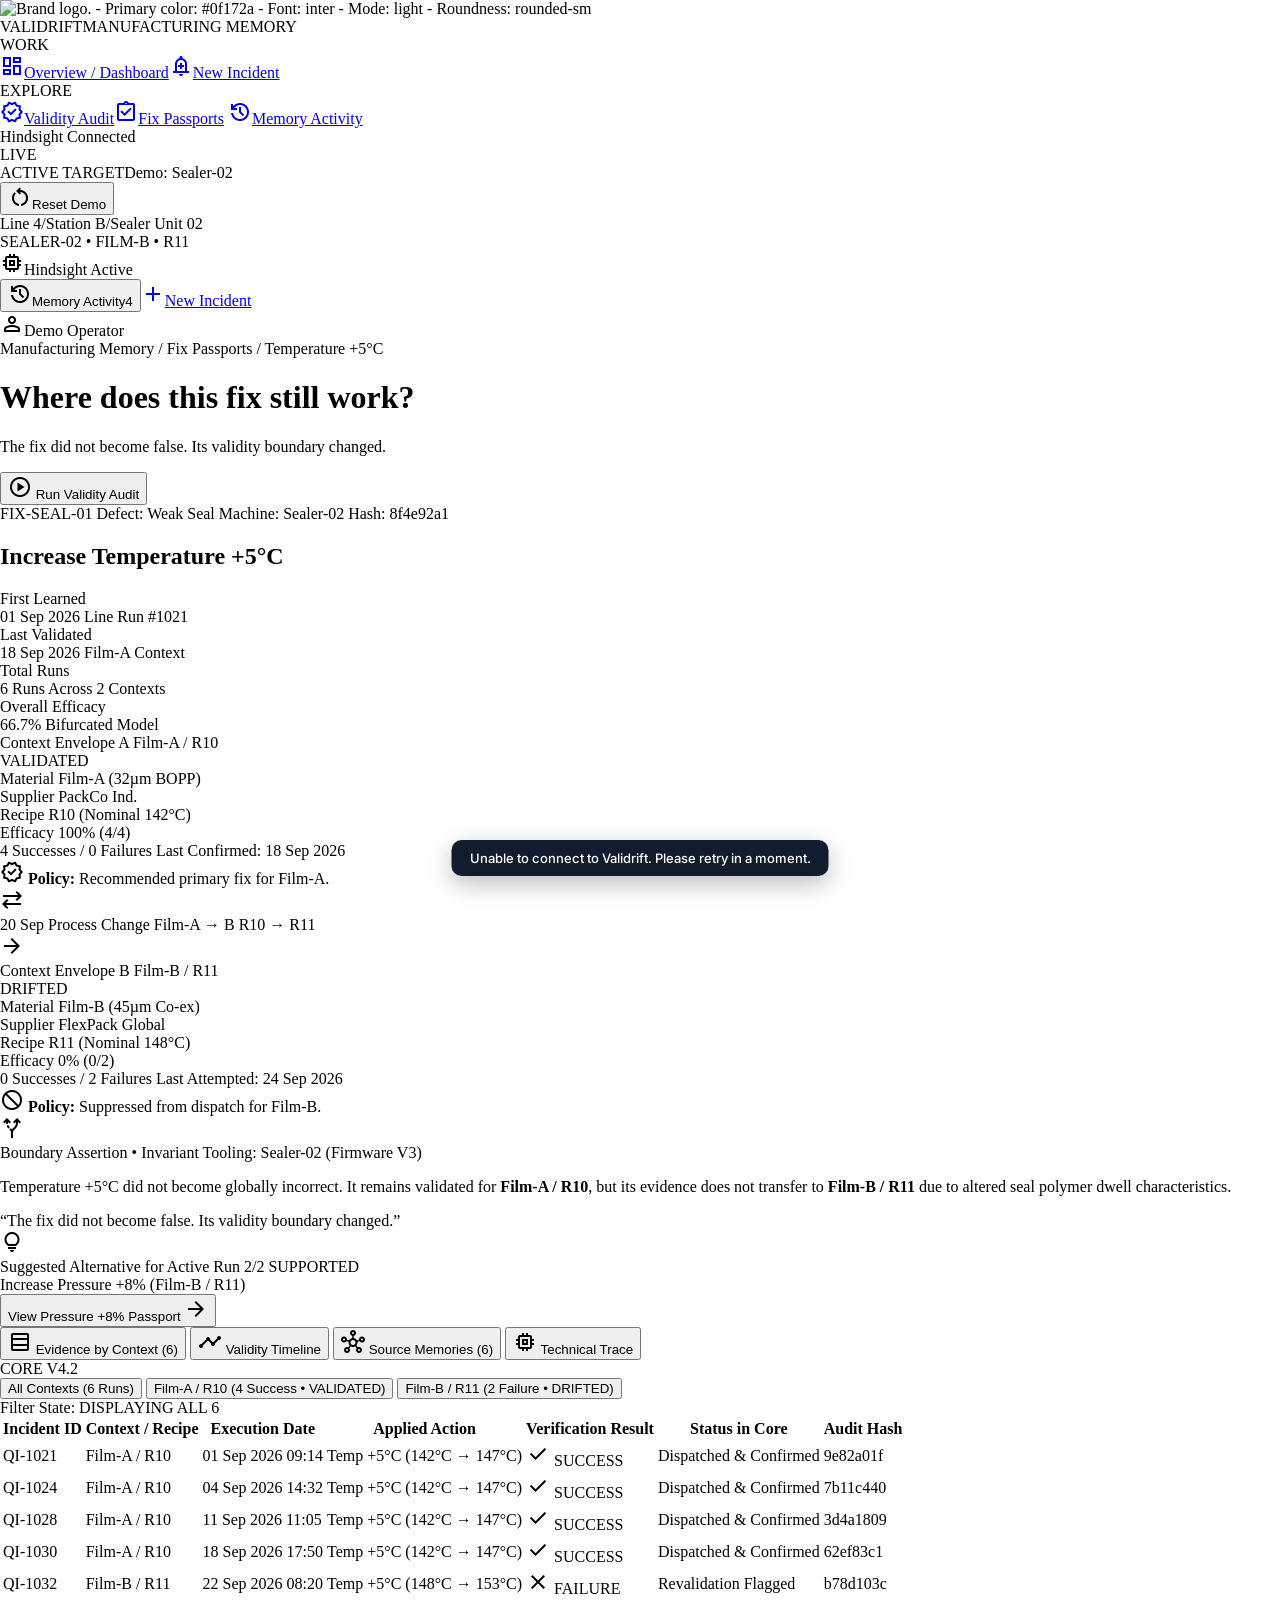
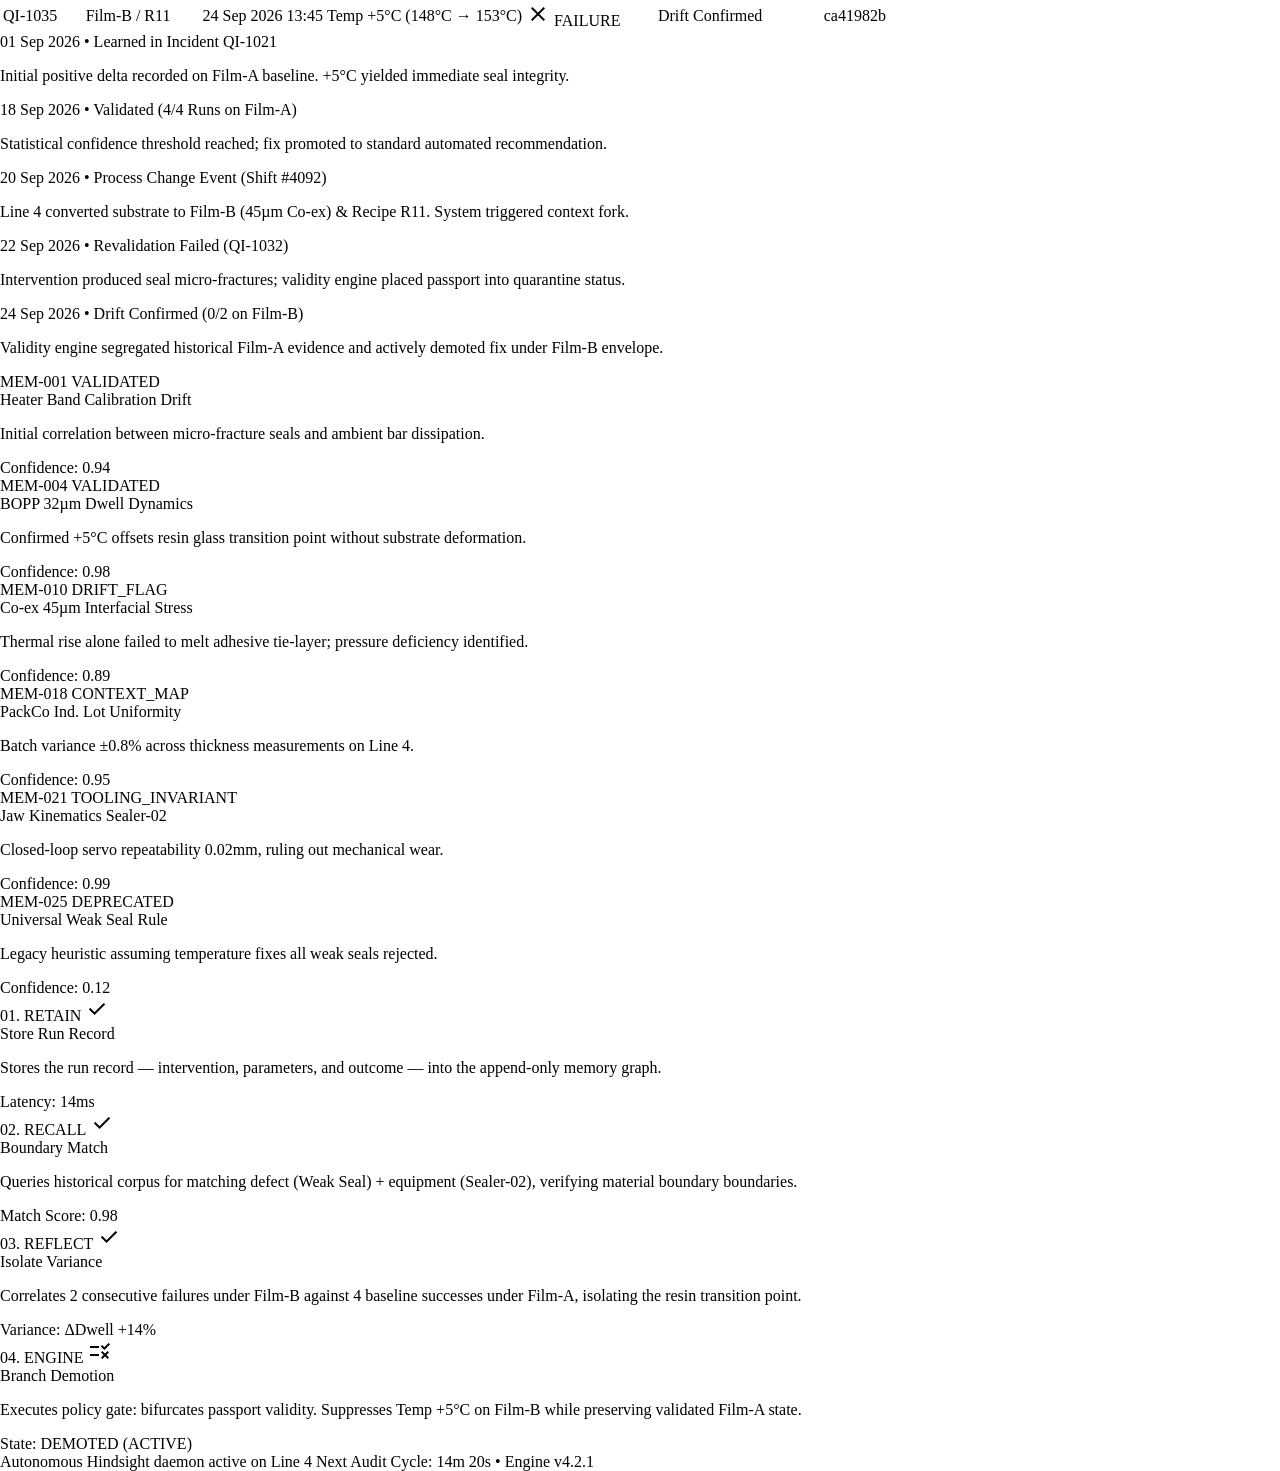
==== commit 1c615644: "ux: convert Validrift into guided 3-step experience - New landing (index.html): Start / Run Guided D" ====
--- a/frontend/fix-passport.html
+++ b/frontend/fix-passport.html
@@ -1,7 +1,8 @@
 <!DOCTYPE html>
 
 <html lang="en"><head><meta charset="utf-8"/><meta content="width=device-width, initial-scale=1.0" name="viewport"/><meta content="web_dashboard" name="shell-type"/><link href="https://fonts.googleapis.com/css2?family=Material+Symbols+Outlined:opsz,wght,FILL,GRAD@20..48,100..700,0..1,-50..200" rel="stylesheet"/><link href="https://fonts.googleapis.com" rel="preconnect"/><link crossorigin="" href="https://fonts.gstatic.com" rel="preconnect"/><link href="https://fonts.googleapis.com/css2?family=Inter:wght@400;500;600;700&amp;family=JetBrains+Mono:wght@400;500;600&amp;display=swap" rel="stylesheet"/>
-<link href="https://fonts.googleapis.com/css2?family=Material+Symbols+Outlined:wght,FILL@100..700,0..1&amp;display=swap" rel="stylesheet"/><style>@layer base{html,body{margin:0;padding:0;}body{overscroll-behavior:none;}main>:first-child{margin-top:0!important;}main>:last-child{margin-bottom:0!important;}}::-webkit-scrollbar{display:none;}</style><script src="https://cdn.tailwindcss.com?plugins=forms,container-queries"></script><script id="tailwind-config">tailwind.config = { darkMode: "class", theme: { extend: { "colors": { "on-tertiary-fixed": "#00201d", "surface": "#f8f9ff", "tertiary-container": "#00201d", "surface-container-low": "#eff4ff", "on-tertiary-container": "#0c9488", "surface-dim": "#cbdbf5", "on-secondary-fixed": "#00174b", "inverse-on-surface": "#eaf1ff", "surface-tint": "#565e74", "secondary-fixed": "#dbe1ff", "on-primary-fixed": "#131b2e", "secondary-container": "#316bf3", "on-primary-container": "#7c839b", "error": "#ba1a1a", "surface-container-lowest": "#ffffff", "primary-container": "#131b2e", "inverse-surface": "#213145", "on-error-container": "#93000a", "primary-fixed": "#dae2fd", "on-secondary-container": "#fefcff", "outline": "#76777d", "surface-bright": "#f8f9ff", "on-secondary-fixed-variant": "#003ea8", "primary-fixed-dim": "#bec6e0", "on-secondary": "#ffffff", "tertiary-fixed-dim": "#6bd8cb", "tertiary-fixed": "#89f5e7", "outline-variant": "#c6c6cd", "primary": "#000000", "on-primary": "#ffffff", "surface-container-high": "#dce9ff", "inverse-primary": "#bec6e0", "surface-variant": "#d3e4fe", "on-surface": "#0b1c30", "background": "#f8f9ff", "on-tertiary-fixed-variant": "#005049", "surface-container-highest": "#d3e4fe", "on-error": "#ffffff", "surface-container": "#e5eeff", "on-tertiary": "#ffffff", "tertiary": "#000000", "secondary": "#0051d5", "secondary-fixed-dim": "#b4c5ff", "on-background": "#0b1c30", "on-surface-variant": "#45464d", "on-primary-fixed-variant": "#3f465c", "error-container": "#ffdad6" }, "borderRadius": { "DEFAULT": "0.125rem", "lg": "0.25rem", "xl": "0.5rem", "full": "0.75rem" }, "spacing": { "space-lg": "1.25rem", "space-sm": "0.5rem", "gutter": "1rem", "space-xs": "0.25rem", "gutter-dense": "0.5rem", "space-xl": "2rem", "margin-compact": "1rem", "margin": "1.5rem", "space-md": "0.75rem" }, "fontFamily": { "label-sm": ["JetBrains Mono"], "body-md": ["Inter"], "display-lg": ["Inter"], "headline-lg": ["Inter"], "label-md": ["JetBrains Mono"], "body-lg": ["Inter"], "body-sm": ["Inter"], "headline-sm": ["Inter"], "headline-md": ["Inter"], "label-lg": ["JetBrains Mono"] }, "fontSize": { "label-sm": ["10px", { "lineHeight": "12px", "letterSpacing": "0.04em", "fontWeight": "600" }], "body-md": ["13px", { "lineHeight": "18px", "letterSpacing": "0em", "fontWeight": "400" }], "display-lg": ["32px", { "lineHeight": "40px", "letterSpacing": "-0.02em", "fontWeight": "600" }], "headline-lg": ["24px", { "lineHeight": "32px", "letterSpacing": "-0.015em", "fontWeight": "600" }], "label-md": ["11px", { "lineHeight": "14px", "letterSpacing": "0.02em", "fontWeight": "500" }], "body-lg": ["15px", { "lineHeight": "22px", "letterSpacing": "0em", "fontWeight": "400" }], "body-sm": ["12px", { "lineHeight": "16px", "letterSpacing": "0.005em", "fontWeight": "400" }], "headline-sm": ["16px", { "lineHeight": "24px", "letterSpacing": "-0.005em", "fontWeight": "600" }], "headline-md": ["20px", { "lineHeight": "28px", "letterSpacing": "-0.01em", "fontWeight": "600" }], "label-lg": ["13px", { "lineHeight": "18px", "letterSpacing": "0.01em", "fontWeight": "500" }] } } } };</script></head><body class="bg-surface font-body-md text-on-surface antialiased"><aside class="fixed left-0 top-0 h-full w-64 bg-primary-container text-on-primary-container z-50 flex flex-col justify-between shadow-[0_1px_8px_rgba(0,0,0,0.04)]"><div class="flex flex-col"><div class="h-16 px-space-md flex items-center gap-space-sm bg-primary-container"><img alt="Brand logo. - Primary color: #0f172a - Font: inter - Mode: light - Roundness: rounded-sm" class="h-8 w-auto object-contain" src="https://lh3.googleusercontent.com/aida/[base64]"/><div class="flex flex-col"><span class="font-headline-sm text-headline-sm font-bold tracking-tight text-white leading-none">VALIDRIFT</span><span class="font-label-sm text-label-sm text-on-primary-container tracking-wider uppercase mt-0.5">MANUFACTURING MEMORY</span></div></div><div class="px-space-md py-space-sm"><span class="font-label-sm text-label-sm text-on-primary-container uppercase tracking-wider px-space-sm">WORK</span></div><nav class="flex flex-col gap-space-xs px-space-sm" data-active-classes="bg-secondary-container text-on-secondary-container font-semibold"><a class="flex items-center gap-space-sm px-space-sm py-2 rounded text-on-primary-container hover:bg-surface-variant hover:text-on-surface transition-colors font-body-md text-body-md" data-path="overview-dashboard" href="#"><span class="material-symbols-outlined text-[18px]">dashboard</span><span>Overview / Dashboard</span></a><a class="flex items-center gap-space-sm px-space-sm py-2 rounded text-on-primary-container hover:bg-surface-variant hover:text-on-surface transition-colors font-body-md text-body-md" data-path="new-quality-incident" href="#"><span class="material-symbols-outlined text-[18px]">add_alert</span><span>New Incident</span></a><div class="px-space-md py-space-sm"><span class="font-label-sm text-label-sm text-on-primary-container uppercase tracking-wider px-space-sm">EXPLORE</span></div><a class="flex items-center gap-space-sm px-space-sm py-2 rounded text-on-primary-container hover:bg-surface-variant hover:text-on-surface transition-colors font-body-md text-body-md" data-path="memory-validity-audit" href="#"><span class="material-symbols-outlined text-[18px]">verified</span><span>Validity Audit</span></a><a aria-current="page" class="flex items-center gap-space-sm px-space-sm py-2 rounded transition-colors bg-secondary-container text-on-secondary-container font-semibold" data-path="fix-passport" href="#"><span class="material-symbols-outlined text-[18px]">assignment_turned_in</span><span>Fix Passports</span></a></nav></div><div class="p-space-md bg-inverse-surface/40 m-space-sm rounded flex flex-col gap-space-sm"><div class="flex items-center justify-between"><div class="flex items-center gap-space-xs"><span class="w-2 h-2 rounded-full bg-on-tertiary-container animate-pulse"></span><span class="font-label-sm text-label-sm text-white">Hindsight Connected</span></div><span class="font-label-sm text-label-sm text-tertiary-fixed bg-tertiary-container px-1.5 py-0.5 rounded">LIVE</span></div><div class="flex flex-col gap-0.5 pt-space-xs"><span class="font-label-sm text-label-sm text-on-primary-container">ACTIVE TARGET</span><span class="font-body-sm text-body-sm font-semibold text-white truncate">Demo: Sealer-02</span></div><button class="w-full flex items-center justify-center gap-space-xs py-1.5 px-space-sm rounded bg-surface-variant hover:bg-surface-container-high text-on-surface font-label-md text-label-md transition-colors" data-action="reset-demo" type="button"><span class="material-symbols-outlined text-[14px]">restart_alt</span><span>Reset Demo</span></button></div></aside><div class="pl-64"><header class="fixed top-0 left-64 right-0 h-16 bg-surface-container-lowest/90 backdrop-blur-xl shadow-[0_1px_8px_rgba(0,0,0,0.04)] z-40 flex items-center justify-between px-space-lg"><div class="flex items-center gap-space-md"><div class="flex items-center gap-space-xs font-label-md text-label-md text-on-surface-variant"><span class="text-on-surface font-semibold">Line 4</span><span>/</span><span>Station B</span><span>/</span><span class="text-secondary font-semibold">Sealer Unit 02</span></div></div><div class="flex items-center gap-space-xs px-space-md py-1 rounded bg-surface-container-low"><span class="w-2 h-2 rounded-full bg-on-tertiary-container"></span><span class="font-label-sm text-label-sm text-on-surface font-semibold tracking-wide uppercase">SEALER-02 • FILM-B • R11</span></div><div class="flex items-center gap-space-sm"><div class="hidden xl:flex items-center gap-space-xs px-space-sm py-1 rounded bg-surface-container"><span class="material-symbols-outlined text-[14px] text-on-tertiary-container">memory</span><span class="font-label-sm text-label-sm text-on-surface font-medium">Hindsight Active</span></div><button class="flex items-center gap-space-xs px-space-sm py-1.5 rounded bg-surface-container-low hover:bg-surface-container text-on-surface font-body-sm text-body-sm transition-colors" data-action="open-drawer" type="button"><span class="material-symbols-outlined text-[16px]">history</span><span>Memory Activity</span><span class="px-1.5 py-0.2 rounded bg-secondary-container text-on-secondary-container font-label-sm text-label-sm font-bold">4</span></button><a class="flex items-center gap-space-xs px-space-md py-1.5 rounded bg-secondary hover:bg-secondary-container text-on-secondary font-body-md text-body-md font-medium transition-colors shadow-[0_1px_2px_rgba(0,0,0,0.05)]" data-path="new-quality-incident" href="#"><span class="material-symbols-outlined text-[16px]">add</span><span>New Incident</span></a><div class="flex items-center gap-2 ml-space-xs px-3 py-1.5 rounded-full bg-surface-container-low border border-outline-variant/40" title="Demo Operator — Sealer-02 Quality Workspace"><span class="material-symbols-outlined text-on-surface-variant text-[18px]">person</span><span class="font-label-sm text-label-sm font-semibold text-on-surface hidden lg:inline">Demo Operator</span></div></div></header><main class="relative pt-16 bg-surface min-h-screen"><div class="w-full max-w-[1280px] mx-auto px-space-lg py-space-lg"><div class="flex flex-col w-full">
+<link href="https://fonts.googleapis.com/css2?family=Material+Symbols+Outlined:wght,FILL@100..700,0..1&amp;display=swap" rel="stylesheet"/><style>@layer base{html,body{margin:0;padding:0;}body{overscroll-behavior:none;}main>:first-child{margin-top:0!important;}main>:last-child{margin-bottom:0!important;}}::-webkit-scrollbar{display:none;}</style><script src="https://cdn.tailwindcss.com?plugins=forms,container-queries"></script><script id="tailwind-config">tailwind.config = { darkMode: "class", theme: { extend: { "colors": { "on-tertiary-fixed": "#00201d", "surface": "#f8f9ff", "tertiary-container": "#00201d", "surface-container-low": "#eff4ff", "on-tertiary-container": "#0c9488", "surface-dim": "#cbdbf5", "on-secondary-fixed": "#00174b", "inverse-on-surface": "#eaf1ff", "surface-tint": "#565e74", "secondary-fixed": "#dbe1ff", "on-primary-fixed": "#131b2e", "secondary-container": "#316bf3", "on-primary-container": "#7c839b", "error": "#ba1a1a", "surface-container-lowest": "#ffffff", "primary-container": "#131b2e", "inverse-surface": "#213145", "on-error-container": "#93000a", "primary-fixed": "#dae2fd", "on-secondary-container": "#fefcff", "outline": "#76777d", "surface-bright": "#f8f9ff", "on-secondary-fixed-variant": "#003ea8", "primary-fixed-dim": "#bec6e0", "on-secondary": "#ffffff", "tertiary-fixed-dim": "#6bd8cb", "tertiary-fixed": "#89f5e7", "outline-variant": "#c6c6cd", "primary": "#000000", "on-primary": "#ffffff", "surface-container-high": "#dce9ff", "inverse-primary": "#bec6e0", "surface-variant": "#d3e4fe", "on-surface": "#0b1c30", "background": "#f8f9ff", "on-tertiary-fixed-variant": "#005049", "surface-container-highest": "#d3e4fe", "on-error": "#ffffff", "surface-container": "#e5eeff", "on-tertiary": "#ffffff", "tertiary": "#000000", "secondary": "#0051d5", "secondary-fixed-dim": "#b4c5ff", "on-background": "#0b1c30", "on-surface-variant": "#45464d", "on-primary-fixed-variant": "#3f465c", "error-container": "#ffdad6" }, "borderRadius": { "DEFAULT": "0.125rem", "lg": "0.25rem", "xl": "0.5rem", "full": "0.75rem" }, "spacing": { "space-lg": "1.25rem", "space-sm": "0.5rem", "gutter": "1rem", "space-xs": "0.25rem", "gutter-dense": "0.5rem", "space-xl": "2rem", "margin-compact": "1rem", "margin": "1.5rem", "space-md": "0.75rem" }, "fontFamily": { "label-sm": ["JetBrains Mono"], "body-md": ["Inter"], "display-lg": ["Inter"], "headline-lg": ["Inter"], "label-md": ["JetBrains Mono"], "body-lg": ["Inter"], "body-sm": ["Inter"], "headline-sm": ["Inter"], "headline-md": ["Inter"], "label-lg": ["JetBrains Mono"] }, "fontSize": { "label-sm": ["10px", { "lineHeight": "12px", "letterSpacing": "0.04em", "fontWeight": "600" }], "body-md": ["13px", { "lineHeight": "18px", "letterSpacing": "0em", "fontWeight": "400" }], "display-lg": ["32px", { "lineHeight": "40px", "letterSpacing": "-0.02em", "fontWeight": "600" }], "headline-lg": ["24px", { "lineHeight": "32px", "letterSpacing": "-0.015em", "fontWeight": "600" }], "label-md": ["11px", { "lineHeight": "14px", "letterSpacing": "0.02em", "fontWeight": "500" }], "body-lg": ["15px", { "lineHeight": "22px", "letterSpacing": "0em", "fontWeight": "400" }], "body-sm": ["12px", { "lineHeight": "16px", "letterSpacing": "0.005em", "fontWeight": "400" }], "headline-sm": ["16px", { "lineHeight": "24px", "letterSpacing": "-0.005em", "fontWeight": "600" }], "headline-md": ["20px", { "lineHeight": "28px", "letterSpacing": "-0.01em", "fontWeight": "600" }], "label-lg": ["13px", { "lineHeight": "18px", "letterSpacing": "0.01em", "fontWeight": "500" }] } } } };</script></head><body class="bg-surface font-body-md text-on-surface antialiased"><aside class="fixed left-0 top-0 h-full w-64 bg-primary-container text-on-primary-container z-50 flex flex-col justify-between shadow-[0_1px_8px_rgba(0,0,0,0.04)]"><div class="flex flex-col"><div class="h-16 px-space-md flex items-center gap-space-sm bg-primary-container"><img alt="Brand logo. - Primary color: #0f172a - Font: inter - Mode: light - Roundness: rounded-sm" class="h-8 w-auto object-contain" src="https://lh3.googleusercontent.com/aida/[base64]"/><div class="flex flex-col"><span class="font-headline-sm text-headline-sm font-bold tracking-tight text-white leading-none">VALIDRIFT</span><span class="font-label-sm text-label-sm text-on-primary-container tracking-wider uppercase mt-0.5">MANUFACTURING MEMORY</span></div></div><div class="px-space-md py-space-sm"><span class="font-label-sm text-label-sm text-on-primary-container uppercase tracking-wider px-space-sm">WORK</span></div><nav class="flex flex-col gap-space-xs px-space-sm" data-active-classes="bg-secondary-container text-on-secondary-container font-semibold"><a class="flex items-center gap-space-sm px-space-sm py-2 rounded text-on-primary-container hover:bg-surface-variant hover:text-on-surface transition-colors font-body-md text-body-md" data-path="overview-dashboard" href="#"><span class="material-symbols-outlined text-[18px]">dashboard</span><span>Overview / Dashboard</span></a><a class="flex items-center gap-space-sm px-space-sm py-2 rounded text-on-primary-container hover:bg-surface-variant hover:text-on-surface transition-colors font-body-md text-body-md" data-path="new-quality-incident" href="#"><span class="material-symbols-outlined text-[18px]">add_alert</span><span>New Incident</span></a><div class="px-space-md py-space-sm"><span class="font-label-sm text-label-sm text-on-primary-container uppercase tracking-wider px-space-sm">EXPLORE</span></div><a class="flex items-center gap-space-sm px-space-sm py-2 rounded text-on-primary-container hover:bg-surface-variant hover:text-on-surface transition-colors font-body-md text-body-md" data-path="memory-validity-audit" href="#"><span class="material-symbols-outlined text-[18px]">verified</span><span>Validity Audit</span></a><a aria-current="page" class="flex items-center gap-space-sm px-space-sm py-2 rounded transition-colors bg-secondary-container text-on-secondary-container font-semibold" data-path="fix-passport" href="#"><span class="material-symbols-outlined text-[18px]">assignment_turned_in</span><span>Fix Passports</span></a>
+<a class="flex items-center gap-space-sm px-space-sm py-2 rounded text-on-primary-container hover:bg-surface-variant hover:text-on-surface transition-colors font-body-md text-body-md" data-path="memory-activity" href="#"><span class="material-symbols-outlined text-[18px]">history</span><span>Memory Activity</span></a></nav></div><div class="p-space-md bg-inverse-surface/40 m-space-sm rounded flex flex-col gap-space-sm"><div class="flex items-center justify-between"><div class="flex items-center gap-space-xs"><span class="w-2 h-2 rounded-full bg-on-tertiary-container animate-pulse"></span><span class="font-label-sm text-label-sm text-white">Hindsight Connected</span></div><span class="font-label-sm text-label-sm text-tertiary-fixed bg-tertiary-container px-1.5 py-0.5 rounded">LIVE</span></div><div class="flex flex-col gap-0.5 pt-space-xs"><span class="font-label-sm text-label-sm text-on-primary-container">ACTIVE TARGET</span><span class="font-body-sm text-body-sm font-semibold text-white truncate">Demo: Sealer-02</span></div><button class="w-full flex items-center justify-center gap-space-xs py-1.5 px-space-sm rounded bg-surface-variant hover:bg-surface-container-high text-on-surface font-label-md text-label-md transition-colors" data-action="reset-demo" type="button"><span class="material-symbols-outlined text-[14px]">restart_alt</span><span>Reset Demo</span></button></div></aside><div class="pl-64"><header class="fixed top-0 left-64 right-0 h-16 bg-surface-container-lowest/90 backdrop-blur-xl shadow-[0_1px_8px_rgba(0,0,0,0.04)] z-40 flex items-center justify-between px-space-lg"><div class="flex items-center gap-space-md"><div class="flex items-center gap-space-xs font-label-md text-label-md text-on-surface-variant"><span class="text-on-surface font-semibold">Line 4</span><span>/</span><span>Station B</span><span>/</span><span class="text-secondary font-semibold">Sealer Unit 02</span></div></div><div class="flex items-center gap-space-xs px-space-md py-1 rounded bg-surface-container-low"><span class="w-2 h-2 rounded-full bg-on-tertiary-container"></span><span class="font-label-sm text-label-sm text-on-surface font-semibold tracking-wide uppercase">SEALER-02 • FILM-B • R11</span></div><div class="flex items-center gap-space-sm"><div class="hidden xl:flex items-center gap-space-xs px-space-sm py-1 rounded bg-surface-container"><span class="material-symbols-outlined text-[14px] text-on-tertiary-container">memory</span><span class="font-label-sm text-label-sm text-on-surface font-medium">Hindsight Active</span></div><button class="flex items-center gap-space-xs px-space-sm py-1.5 rounded bg-surface-container-low hover:bg-surface-container text-on-surface font-body-sm text-body-sm transition-colors" data-action="open-drawer" type="button"><span class="material-symbols-outlined text-[16px]">history</span><span>Memory Activity</span><span class="px-1.5 py-0.2 rounded bg-secondary-container text-on-secondary-container font-label-sm text-label-sm font-bold">4</span></button><a class="flex items-center gap-space-xs px-space-md py-1.5 rounded bg-secondary hover:bg-secondary-container text-on-secondary font-body-md text-body-md font-medium transition-colors shadow-[0_1px_2px_rgba(0,0,0,0.05)]" data-path="new-quality-incident" href="#"><span class="material-symbols-outlined text-[16px]">add</span><span>New Incident</span></a><div class="flex items-center gap-2 ml-space-xs px-3 py-1.5 rounded-full bg-surface-container-low border border-outline-variant/40" title="Demo Operator — Sealer-02 Quality Workspace"><span class="material-symbols-outlined text-on-surface-variant text-[18px]">person</span><span class="font-label-sm text-label-sm font-semibold text-on-surface hidden lg:inline">Demo Operator</span></div></div></header><main class="relative pt-16 bg-surface min-h-screen"><div class="w-full max-w-[1280px] mx-auto px-space-lg py-space-lg"><div class="flex flex-col w-full">
 <!-- SUB-HEADER / BREADCRUMB & ACTIONS -->
 <div class="flex flex-col md:flex-row md:items-center justify-between gap-space-md mb-space-md">
 <div class="flex flex-col">
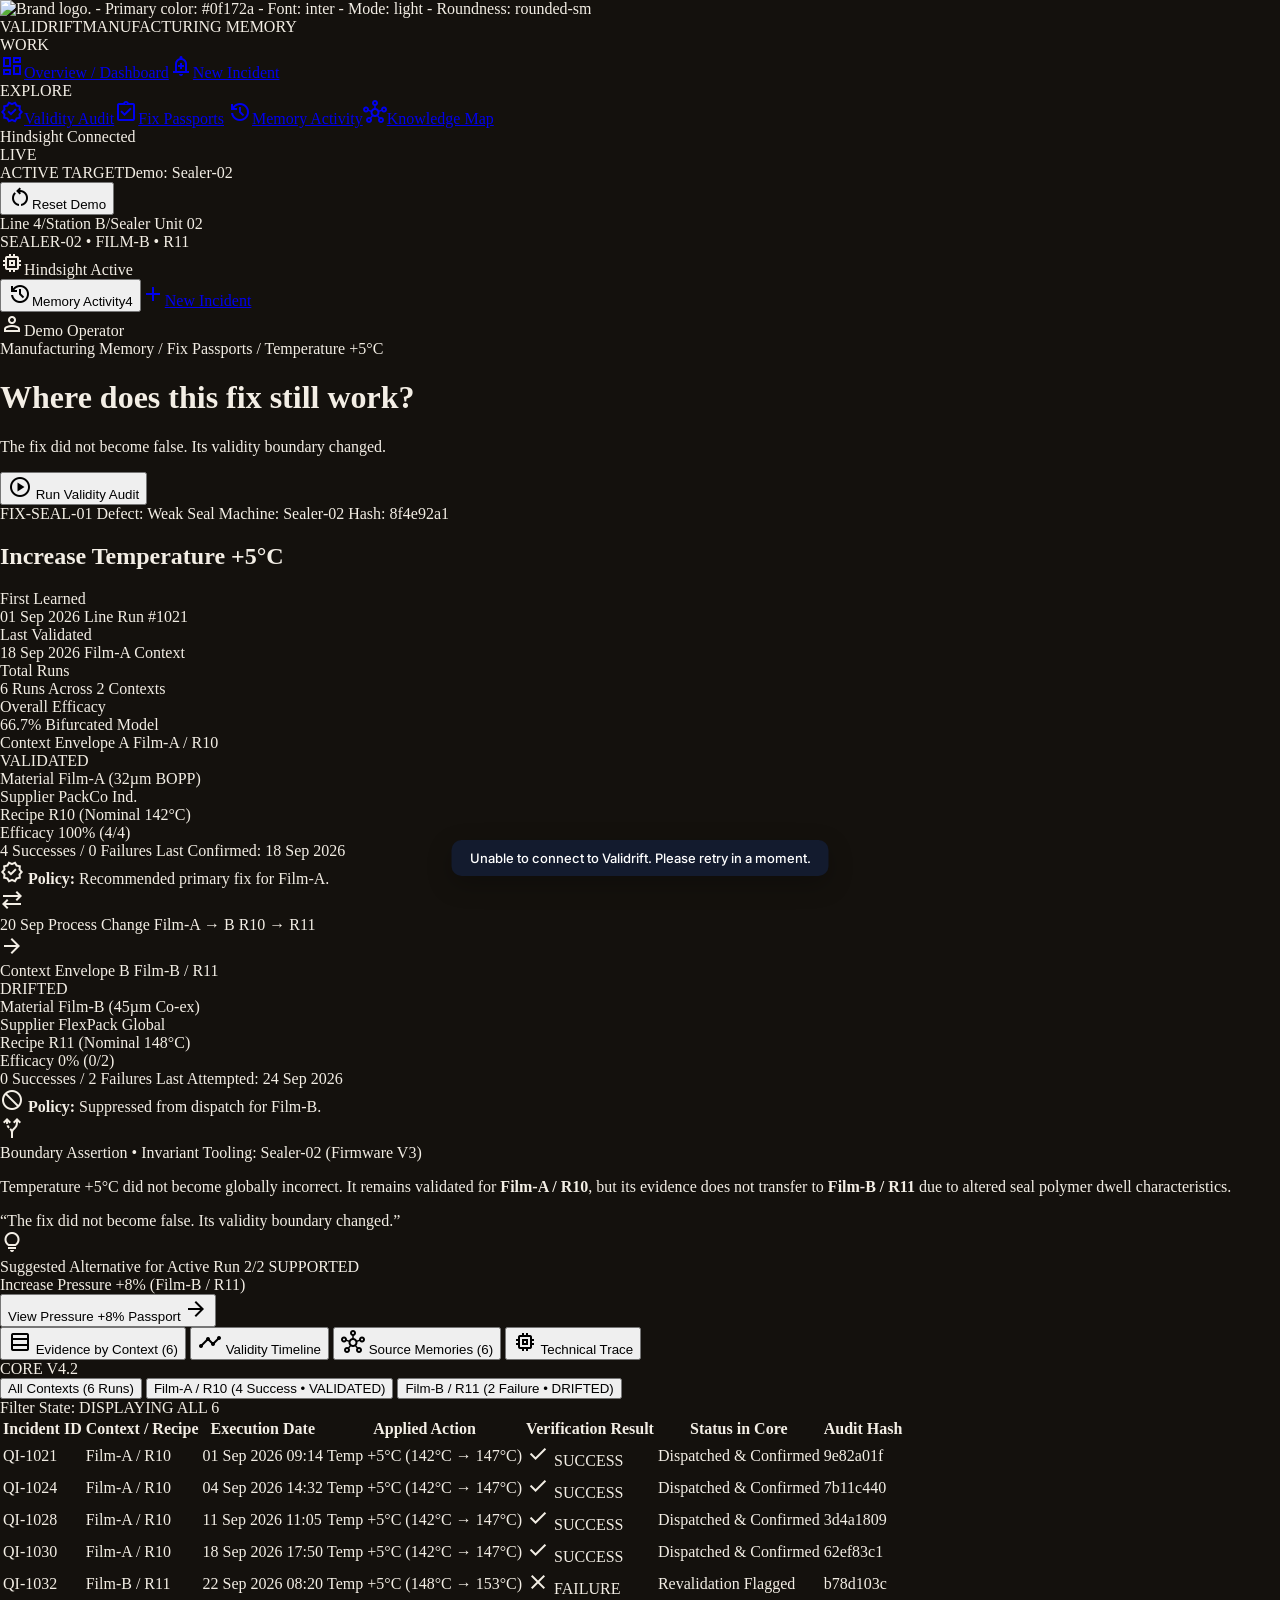
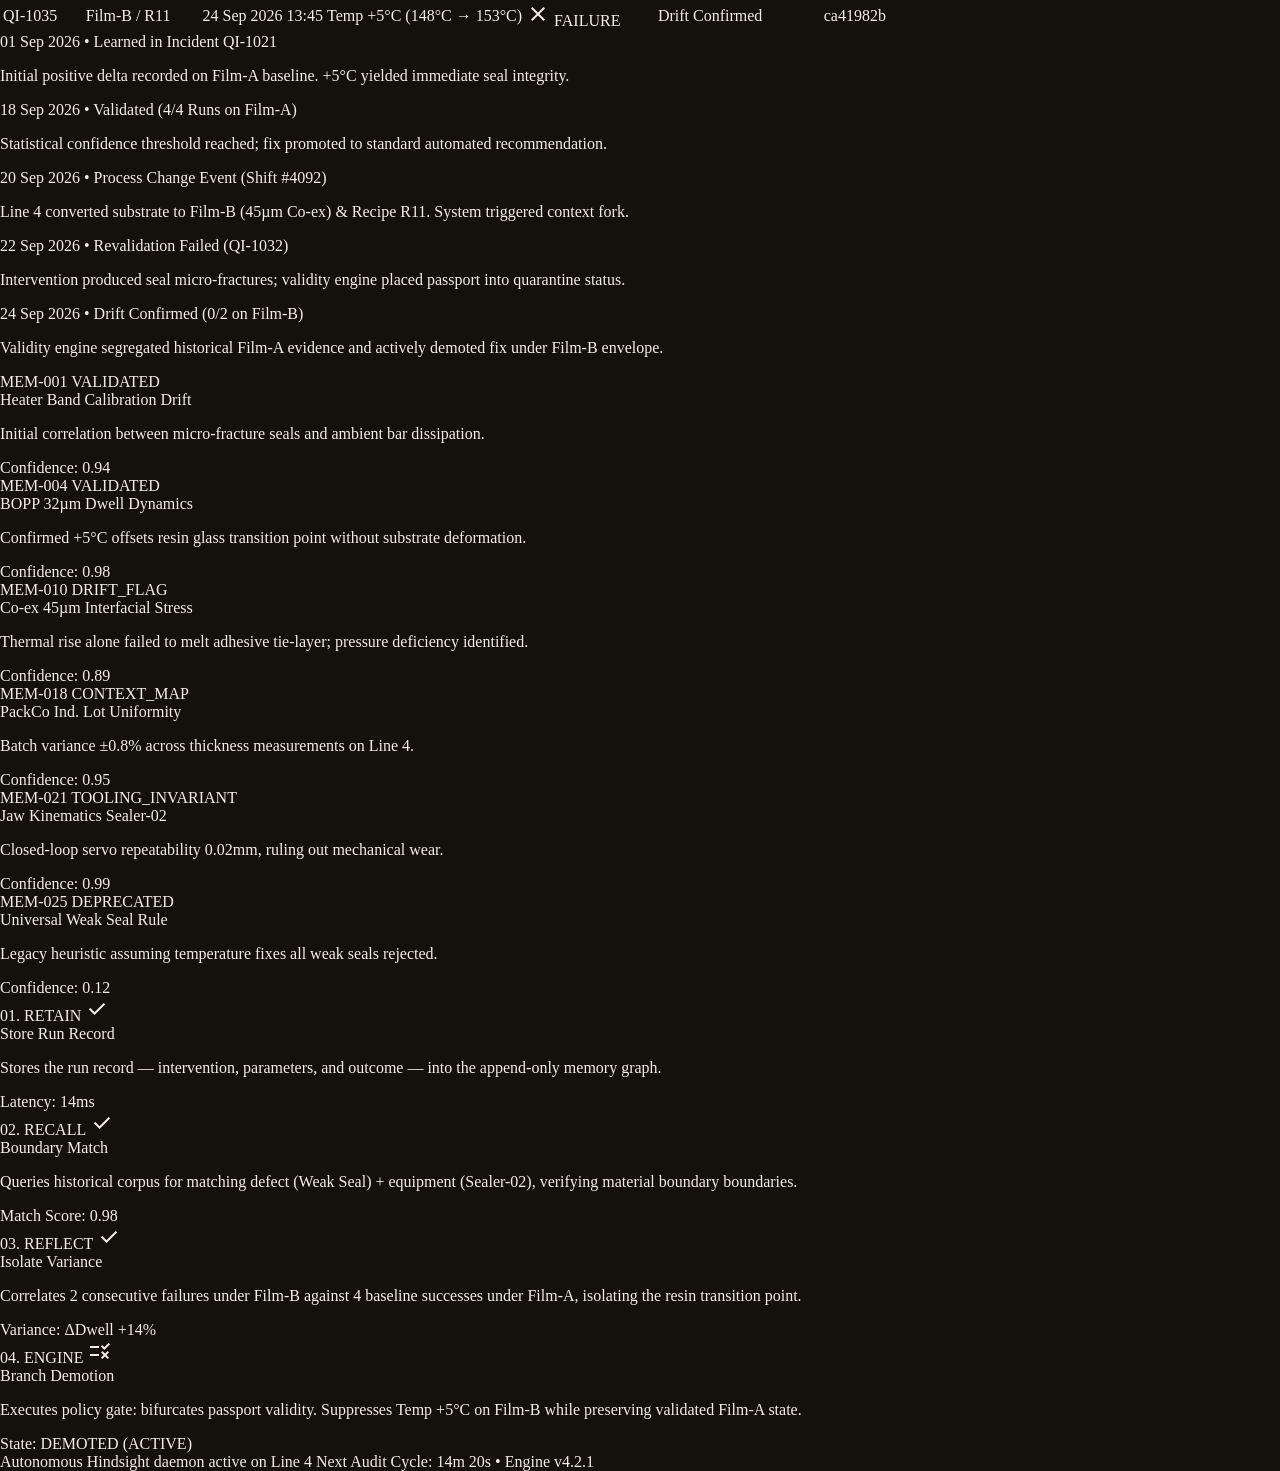
==== commit 093d28eb: "Frontend upgrade: Forge/Dayshift themes (no blue), guided tours, dated memory references, knowledge " ====
--- a/frontend/fix-passport.html
+++ b/frontend/fix-passport.html
@@ -1,8 +1,14 @@
 <!DOCTYPE html>
 
 <html lang="en"><head><meta charset="utf-8"/><meta content="width=device-width, initial-scale=1.0" name="viewport"/><meta content="web_dashboard" name="shell-type"/><link href="https://fonts.googleapis.com/css2?family=Material+Symbols+Outlined:opsz,wght,FILL,GRAD@20..48,100..700,0..1,-50..200" rel="stylesheet"/><link href="https://fonts.googleapis.com" rel="preconnect"/><link crossorigin="" href="https://fonts.gstatic.com" rel="preconnect"/><link href="https://fonts.googleapis.com/css2?family=Inter:wght@400;500;600;700&amp;family=JetBrains+Mono:wght@400;500;600&amp;display=swap" rel="stylesheet"/>
-<link href="https://fonts.googleapis.com/css2?family=Material+Symbols+Outlined:wght,FILL@100..700,0..1&amp;display=swap" rel="stylesheet"/><style>@layer base{html,body{margin:0;padding:0;}body{overscroll-behavior:none;}main>:first-child{margin-top:0!important;}main>:last-child{margin-bottom:0!important;}}::-webkit-scrollbar{display:none;}</style><script src="https://cdn.tailwindcss.com?plugins=forms,container-queries"></script><script id="tailwind-config">tailwind.config = { darkMode: "class", theme: { extend: { "colors": { "on-tertiary-fixed": "#00201d", "surface": "#f8f9ff", "tertiary-container": "#00201d", "surface-container-low": "#eff4ff", "on-tertiary-container": "#0c9488", "surface-dim": "#cbdbf5", "on-secondary-fixed": "#00174b", "inverse-on-surface": "#eaf1ff", "surface-tint": "#565e74", "secondary-fixed": "#dbe1ff", "on-primary-fixed": "#131b2e", "secondary-container": "#316bf3", "on-primary-container": "#7c839b", "error": "#ba1a1a", "surface-container-lowest": "#ffffff", "primary-container": "#131b2e", "inverse-surface": "#213145", "on-error-container": "#93000a", "primary-fixed": "#dae2fd", "on-secondary-container": "#fefcff", "outline": "#76777d", "surface-bright": "#f8f9ff", "on-secondary-fixed-variant": "#003ea8", "primary-fixed-dim": "#bec6e0", "on-secondary": "#ffffff", "tertiary-fixed-dim": "#6bd8cb", "tertiary-fixed": "#89f5e7", "outline-variant": "#c6c6cd", "primary": "#000000", "on-primary": "#ffffff", "surface-container-high": "#dce9ff", "inverse-primary": "#bec6e0", "surface-variant": "#d3e4fe", "on-surface": "#0b1c30", "background": "#f8f9ff", "on-tertiary-fixed-variant": "#005049", "surface-container-highest": "#d3e4fe", "on-error": "#ffffff", "surface-container": "#e5eeff", "on-tertiary": "#ffffff", "tertiary": "#000000", "secondary": "#0051d5", "secondary-fixed-dim": "#b4c5ff", "on-background": "#0b1c30", "on-surface-variant": "#45464d", "on-primary-fixed-variant": "#3f465c", "error-container": "#ffdad6" }, "borderRadius": { "DEFAULT": "0.125rem", "lg": "0.25rem", "xl": "0.5rem", "full": "0.75rem" }, "spacing": { "space-lg": "1.25rem", "space-sm": "0.5rem", "gutter": "1rem", "space-xs": "0.25rem", "gutter-dense": "0.5rem", "space-xl": "2rem", "margin-compact": "1rem", "margin": "1.5rem", "space-md": "0.75rem" }, "fontFamily": { "label-sm": ["JetBrains Mono"], "body-md": ["Inter"], "display-lg": ["Inter"], "headline-lg": ["Inter"], "label-md": ["JetBrains Mono"], "body-lg": ["Inter"], "body-sm": ["Inter"], "headline-sm": ["Inter"], "headline-md": ["Inter"], "label-lg": ["JetBrains Mono"] }, "fontSize": { "label-sm": ["10px", { "lineHeight": "12px", "letterSpacing": "0.04em", "fontWeight": "600" }], "body-md": ["13px", { "lineHeight": "18px", "letterSpacing": "0em", "fontWeight": "400" }], "display-lg": ["32px", { "lineHeight": "40px", "letterSpacing": "-0.02em", "fontWeight": "600" }], "headline-lg": ["24px", { "lineHeight": "32px", "letterSpacing": "-0.015em", "fontWeight": "600" }], "label-md": ["11px", { "lineHeight": "14px", "letterSpacing": "0.02em", "fontWeight": "500" }], "body-lg": ["15px", { "lineHeight": "22px", "letterSpacing": "0em", "fontWeight": "400" }], "body-sm": ["12px", { "lineHeight": "16px", "letterSpacing": "0.005em", "fontWeight": "400" }], "headline-sm": ["16px", { "lineHeight": "24px", "letterSpacing": "-0.005em", "fontWeight": "600" }], "headline-md": ["20px", { "lineHeight": "28px", "letterSpacing": "-0.01em", "fontWeight": "600" }], "label-lg": ["13px", { "lineHeight": "18px", "letterSpacing": "0.01em", "fontWeight": "500" }] } } } };</script></head><body class="bg-surface font-body-md text-on-surface antialiased"><aside class="fixed left-0 top-0 h-full w-64 bg-primary-container text-on-primary-container z-50 flex flex-col justify-between shadow-[0_1px_8px_rgba(0,0,0,0.04)]"><div class="flex flex-col"><div class="h-16 px-space-md flex items-center gap-space-sm bg-primary-container"><img alt="Brand logo. - Primary color: #0f172a - Font: inter - Mode: light - Roundness: rounded-sm" class="h-8 w-auto object-contain" src="https://lh3.googleusercontent.com/aida/[base64]"/><div class="flex flex-col"><span class="font-headline-sm text-headline-sm font-bold tracking-tight text-white leading-none">VALIDRIFT</span><span class="font-label-sm text-label-sm text-on-primary-container tracking-wider uppercase mt-0.5">MANUFACTURING MEMORY</span></div></div><div class="px-space-md py-space-sm"><span class="font-label-sm text-label-sm text-on-primary-container uppercase tracking-wider px-space-sm">WORK</span></div><nav class="flex flex-col gap-space-xs px-space-sm" data-active-classes="bg-secondary-container text-on-secondary-container font-semibold"><a class="flex items-center gap-space-sm px-space-sm py-2 rounded text-on-primary-container hover:bg-surface-variant hover:text-on-surface transition-colors font-body-md text-body-md" data-path="overview-dashboard" href="#"><span class="material-symbols-outlined text-[18px]">dashboard</span><span>Overview / Dashboard</span></a><a class="flex items-center gap-space-sm px-space-sm py-2 rounded text-on-primary-container hover:bg-surface-variant hover:text-on-surface transition-colors font-body-md text-body-md" data-path="new-quality-incident" href="#"><span class="material-symbols-outlined text-[18px]">add_alert</span><span>New Incident</span></a><div class="px-space-md py-space-sm"><span class="font-label-sm text-label-sm text-on-primary-container uppercase tracking-wider px-space-sm">EXPLORE</span></div><a class="flex items-center gap-space-sm px-space-sm py-2 rounded text-on-primary-container hover:bg-surface-variant hover:text-on-surface transition-colors font-body-md text-body-md" data-path="memory-validity-audit" href="#"><span class="material-symbols-outlined text-[18px]">verified</span><span>Validity Audit</span></a><a aria-current="page" class="flex items-center gap-space-sm px-space-sm py-2 rounded transition-colors bg-secondary-container text-on-secondary-container font-semibold" data-path="fix-passport" href="#"><span class="material-symbols-outlined text-[18px]">assignment_turned_in</span><span>Fix Passports</span></a>
-<a class="flex items-center gap-space-sm px-space-sm py-2 rounded text-on-primary-container hover:bg-surface-variant hover:text-on-surface transition-colors font-body-md text-body-md" data-path="memory-activity" href="#"><span class="material-symbols-outlined text-[18px]">history</span><span>Memory Activity</span></a></nav></div><div class="p-space-md bg-inverse-surface/40 m-space-sm rounded flex flex-col gap-space-sm"><div class="flex items-center justify-between"><div class="flex items-center gap-space-xs"><span class="w-2 h-2 rounded-full bg-on-tertiary-container animate-pulse"></span><span class="font-label-sm text-label-sm text-white">Hindsight Connected</span></div><span class="font-label-sm text-label-sm text-tertiary-fixed bg-tertiary-container px-1.5 py-0.5 rounded">LIVE</span></div><div class="flex flex-col gap-0.5 pt-space-xs"><span class="font-label-sm text-label-sm text-on-primary-container">ACTIVE TARGET</span><span class="font-body-sm text-body-sm font-semibold text-white truncate">Demo: Sealer-02</span></div><button class="w-full flex items-center justify-center gap-space-xs py-1.5 px-space-sm rounded bg-surface-variant hover:bg-surface-container-high text-on-surface font-label-md text-label-md transition-colors" data-action="reset-demo" type="button"><span class="material-symbols-outlined text-[14px]">restart_alt</span><span>Reset Demo</span></button></div></aside><div class="pl-64"><header class="fixed top-0 left-64 right-0 h-16 bg-surface-container-lowest/90 backdrop-blur-xl shadow-[0_1px_8px_rgba(0,0,0,0.04)] z-40 flex items-center justify-between px-space-lg"><div class="flex items-center gap-space-md"><div class="flex items-center gap-space-xs font-label-md text-label-md text-on-surface-variant"><span class="text-on-surface font-semibold">Line 4</span><span>/</span><span>Station B</span><span>/</span><span class="text-secondary font-semibold">Sealer Unit 02</span></div></div><div class="flex items-center gap-space-xs px-space-md py-1 rounded bg-surface-container-low"><span class="w-2 h-2 rounded-full bg-on-tertiary-container"></span><span class="font-label-sm text-label-sm text-on-surface font-semibold tracking-wide uppercase">SEALER-02 • FILM-B • R11</span></div><div class="flex items-center gap-space-sm"><div class="hidden xl:flex items-center gap-space-xs px-space-sm py-1 rounded bg-surface-container"><span class="material-symbols-outlined text-[14px] text-on-tertiary-container">memory</span><span class="font-label-sm text-label-sm text-on-surface font-medium">Hindsight Active</span></div><button class="flex items-center gap-space-xs px-space-sm py-1.5 rounded bg-surface-container-low hover:bg-surface-container text-on-surface font-body-sm text-body-sm transition-colors" data-action="open-drawer" type="button"><span class="material-symbols-outlined text-[16px]">history</span><span>Memory Activity</span><span class="px-1.5 py-0.2 rounded bg-secondary-container text-on-secondary-container font-label-sm text-label-sm font-bold">4</span></button><a class="flex items-center gap-space-xs px-space-md py-1.5 rounded bg-secondary hover:bg-secondary-container text-on-secondary font-body-md text-body-md font-medium transition-colors shadow-[0_1px_2px_rgba(0,0,0,0.05)]" data-path="new-quality-incident" href="#"><span class="material-symbols-outlined text-[16px]">add</span><span>New Incident</span></a><div class="flex items-center gap-2 ml-space-xs px-3 py-1.5 rounded-full bg-surface-container-low border border-outline-variant/40" title="Demo Operator — Sealer-02 Quality Workspace"><span class="material-symbols-outlined text-on-surface-variant text-[18px]">person</span><span class="font-label-sm text-label-sm font-semibold text-on-surface hidden lg:inline">Demo Operator</span></div></div></header><main class="relative pt-16 bg-surface min-h-screen"><div class="w-full max-w-[1280px] mx-auto px-space-lg py-space-lg"><div class="flex flex-col w-full">
+<link href="https://fonts.googleapis.com/css2?family=Material+Symbols+Outlined:wght,FILL@100..700,0..1&amp;display=swap" rel="stylesheet"/><style>@layer base{html,body{margin:0;padding:0;}body{overscroll-behavior:none;}main>:first-child{margin-top:0!important;}main>:last-child{margin-bottom:0!important;}}::-webkit-scrollbar{display:none;}</style><script src="https://cdn.tailwindcss.com?plugins=forms,container-queries"></script><script id="tailwind-config">tailwind.config = { darkMode: "class", theme: { extend: { "colors": { "surface-container": "rgb(var(--surface-container) / <alpha-value>)", "on-background": "rgb(var(--on-background) / <alpha-value>)", "outline-variant": "rgb(var(--outline-variant) / <alpha-value>)", "error-container": "rgb(var(--error-container) / <alpha-value>)", "on-error-container": "rgb(var(--on-error-container) / <alpha-value>)", "on-tertiary-container": "rgb(var(--on-tertiary-container) / <alpha-value>)", "surface-container-highest": "rgb(var(--surface-container-highest) / <alpha-value>)", "tertiary-fixed": "rgb(var(--tertiary-fixed) / <alpha-value>)", "inverse-primary": "rgb(var(--inverse-primary) / <alpha-value>)", "primary-fixed-dim": "rgb(var(--primary-fixed-dim) / <alpha-value>)", "tertiary-fixed-dim": "rgb(var(--tertiary-fixed-dim) / <alpha-value>)", "background": "rgb(var(--background) / <alpha-value>)", "surface-tint": "rgb(var(--surface-tint) / <alpha-value>)", "on-primary-container": "rgb(var(--on-primary-container) / <alpha-value>)", "on-primary-fixed-variant": "rgb(var(--on-primary-fixed-variant) / <alpha-value>)", "on-secondary-container": "rgb(var(--on-secondary-container) / <alpha-value>)", "surface-variant": "rgb(var(--surface-variant) / <alpha-value>)", "primary": "rgb(var(--primary) / <alpha-value>)", "secondary": "rgb(var(--secondary) / <alpha-value>)", "surface-bright": "rgb(var(--surface-bright) / <alpha-value>)", "on-secondary-fixed-variant": "rgb(var(--on-secondary-fixed-variant) / <alpha-value>)", "primary-container": "rgb(var(--primary-container) / <alpha-value>)", "outline": "rgb(var(--outline) / <alpha-value>)", "surface-container-low": "rgb(var(--surface-container-low) / <alpha-value>)", "on-error": "rgb(var(--on-error) / <alpha-value>)", "surface": "rgb(var(--surface) / <alpha-value>)", "surface-container-high": "rgb(var(--surface-container-high) / <alpha-value>)", "tertiary": "rgb(var(--tertiary) / <alpha-value>)", "on-primary-fixed": "rgb(var(--on-primary-fixed) / <alpha-value>)", "secondary-fixed-dim": "rgb(var(--secondary-fixed-dim) / <alpha-value>)", "on-tertiary-fixed": "rgb(var(--on-tertiary-fixed) / <alpha-value>)", "tertiary-container": "rgb(var(--tertiary-container) / <alpha-value>)", "on-surface-variant": "rgb(var(--on-surface-variant) / <alpha-value>)", "surface-container-lowest": "rgb(var(--surface-container-lowest) / <alpha-value>)", "on-primary": "rgb(var(--on-primary) / <alpha-value>)", "secondary-fixed": "rgb(var(--secondary-fixed) / <alpha-value>)", "on-secondary": "rgb(var(--on-secondary) / <alpha-value>)", "inverse-on-surface": "rgb(var(--inverse-on-surface) / <alpha-value>)", "on-secondary-fixed": "rgb(var(--on-secondary-fixed) / <alpha-value>)", "error": "rgb(var(--error) / <alpha-value>)", "on-tertiary-fixed-variant": "rgb(var(--on-tertiary-fixed-variant) / <alpha-value>)", "surface-dim": "rgb(var(--surface-dim) / <alpha-value>)", "secondary-container": "rgb(var(--secondary-container) / <alpha-value>)", "primary-fixed": "rgb(var(--primary-fixed) / <alpha-value>)", "on-surface": "rgb(var(--on-surface) / <alpha-value>)", "inverse-surface": "rgb(var(--inverse-surface) / <alpha-value>)", "on-tertiary": "rgb(var(--on-tertiary) / <alpha-value>)" }, "borderRadius": { "DEFAULT": "0.125rem", "lg": "0.25rem", "xl": "0.5rem", "full": "0.75rem" }, "spacing": { "space-lg": "1.25rem", "space-sm": "0.5rem", "gutter": "1rem", "space-xs": "0.25rem", "gutter-dense": "0.5rem", "space-xl": "2rem", "margin-compact": "1rem", "margin": "1.5rem", "space-md": "0.75rem" }, "fontFamily": { "label-sm": ["JetBrains Mono"], "body-md": ["Inter"], "display-lg": ["Inter"], "headline-lg": ["Inter"], "label-md": ["JetBrains Mono"], "body-lg": ["Inter"], "body-sm": ["Inter"], "headline-sm": ["Inter"], "headline-md": ["Inter"], "label-lg": ["JetBrains Mono"] }, "fontSize": { "label-sm": ["10px", { "lineHeight": "12px", "letterSpacing": "0.04em", "fontWeight": "600" }], "body-md": ["13px", { "lineHeight": "18px", "letterSpacing": "0em", "fontWeight": "400" }], "display-lg": ["32px", { "lineHeight": "40px", "letterSpacing": "-0.02em", "fontWeight": "600" }], "headline-lg": ["24px", { "lineHeight": "32px", "letterSpacing": "-0.015em", "fontWeight": "600" }], "label-md": ["11px", { "lineHeight": "14px", "letterSpacing": "0.02em", "fontWeight": "500" }], "body-lg": ["15px", { "lineHeight": "22px", "letterSpacing": "0em", "fontWeight": "400" }], "body-sm": ["12px", { "lineHeight": "16px", "letterSpacing": "0.005em", "fontWeight": "400" }], "headline-sm": ["16px", { "lineHeight": "24px", "letterSpacing": "-0.005em", "fontWeight": "600" }], "headline-md": ["20px", { "lineHeight": "28px", "letterSpacing": "-0.01em", "fontWeight": "600" }], "label-lg": ["13px", { "lineHeight": "18px", "letterSpacing": "0.01em", "fontWeight": "500" }] } } } };</script>
+</script>
+<link rel="stylesheet" href="css/theme.css"/>
+<script>/* theme pre-paint: set data-theme before first paint */
+(function(){try{var t=localStorage.getItem("vr_theme")||"forge";document.documentElement.setAttribute("data-theme",t);}catch(e){document.documentElement.setAttribute("data-theme","forge");}})();
+</script>
+<script src="js/theme.js"></script></head><body class="bg-surface font-body-md text-on-surface antialiased"><aside class="fixed left-0 top-0 h-full w-64 bg-primary-container text-on-primary-container z-50 flex flex-col justify-between shadow-[0_1px_8px_rgba(0,0,0,0.04)]"><div class="flex flex-col"><div class="h-16 px-space-md flex items-center gap-space-sm bg-primary-container"><img alt="Brand logo. - Primary color: #0f172a - Font: inter - Mode: light - Roundness: rounded-sm" class="h-8 w-auto object-contain" src="https://lh3.googleusercontent.com/aida/[base64]"/><div class="flex flex-col"><span class="font-headline-sm text-headline-sm font-bold tracking-tight text-white leading-none">VALIDRIFT</span><span class="font-label-sm text-label-sm text-on-primary-container tracking-wider uppercase mt-0.5">MANUFACTURING MEMORY</span></div></div><div class="px-space-md py-space-sm"><span class="font-label-sm text-label-sm text-on-primary-container uppercase tracking-wider px-space-sm">WORK</span></div><nav class="flex flex-col gap-space-xs px-space-sm" data-active-classes="bg-secondary-container text-on-secondary-container font-semibold"><a class="flex items-center gap-space-sm px-space-sm py-2 rounded text-on-primary-container hover:bg-surface-variant hover:text-on-surface transition-colors font-body-md text-body-md" data-path="overview-dashboard" href="#"><span class="material-symbols-outlined text-[18px]">dashboard</span><span>Overview / Dashboard</span></a><a class="flex items-center gap-space-sm px-space-sm py-2 rounded text-on-primary-container hover:bg-surface-variant hover:text-on-surface transition-colors font-body-md text-body-md" data-path="new-quality-incident" href="#"><span class="material-symbols-outlined text-[18px]">add_alert</span><span>New Incident</span></a><div class="px-space-md py-space-sm"><span class="font-label-sm text-label-sm text-on-primary-container uppercase tracking-wider px-space-sm">EXPLORE</span></div><a class="flex items-center gap-space-sm px-space-sm py-2 rounded text-on-primary-container hover:bg-surface-variant hover:text-on-surface transition-colors font-body-md text-body-md" data-path="memory-validity-audit" href="#"><span class="material-symbols-outlined text-[18px]">verified</span><span>Validity Audit</span></a><a aria-current="page" class="flex items-center gap-space-sm px-space-sm py-2 rounded transition-colors bg-secondary-container text-on-secondary-container font-semibold" data-path="fix-passport" href="#"><span class="material-symbols-outlined text-[18px]">assignment_turned_in</span><span>Fix Passports</span></a>
+<a class="flex items-center gap-space-sm px-space-sm py-2 rounded text-on-primary-container hover:bg-surface-variant hover:text-on-surface transition-colors font-body-md text-body-md" data-path="memory-activity" href="#"><span class="material-symbols-outlined text-[18px]">history</span><span>Memory Activity</span></a><a class="flex items-center gap-space-sm px-space-sm py-2 rounded text-on-primary-container hover:bg-surface-variant hover:text-on-surface transition-colors font-body-md text-body-md" data-path="knowledge-map" href="#"><span class="material-symbols-outlined text-[18px]">hub</span><span>Knowledge Map</span></a></nav></div><div class="p-space-md bg-inverse-surface/40 m-space-sm rounded flex flex-col gap-space-sm"><div class="flex items-center justify-between"><div class="flex items-center gap-space-xs"><span class="w-2 h-2 rounded-full bg-on-tertiary-container animate-pulse"></span><span class="font-label-sm text-label-sm text-white">Hindsight Connected</span></div><span class="font-label-sm text-label-sm text-tertiary-fixed bg-tertiary-container px-1.5 py-0.5 rounded">LIVE</span></div><div class="flex flex-col gap-0.5 pt-space-xs"><span class="font-label-sm text-label-sm text-on-primary-container">ACTIVE TARGET</span><span class="font-body-sm text-body-sm font-semibold text-white truncate">Demo: Sealer-02</span></div><button class="w-full flex items-center justify-center gap-space-xs py-1.5 px-space-sm rounded bg-surface-variant hover:bg-surface-container-high text-on-surface font-label-md text-label-md transition-colors" data-action="reset-demo" type="button"><span class="material-symbols-outlined text-[14px]">restart_alt</span><span>Reset Demo</span></button></div></aside><div class="pl-64"><header class="fixed top-0 left-64 right-0 h-16 bg-surface-container-lowest/90 backdrop-blur-xl shadow-[0_1px_8px_rgba(0,0,0,0.04)] z-40 flex items-center justify-between px-space-lg"><div class="flex items-center gap-space-md"><div class="flex items-center gap-space-xs font-label-md text-label-md text-on-surface-variant"><span class="text-on-surface font-semibold">Line 4</span><span>/</span><span>Station B</span><span>/</span><span class="text-secondary font-semibold">Sealer Unit 02</span></div></div><div class="flex items-center gap-space-xs px-space-md py-1 rounded bg-surface-container-low"><span class="w-2 h-2 rounded-full bg-on-tertiary-container"></span><span class="font-label-sm text-label-sm text-on-surface font-semibold tracking-wide uppercase">SEALER-02 • FILM-B • R11</span></div><div class="flex items-center gap-space-sm"><div class="hidden xl:flex items-center gap-space-xs px-space-sm py-1 rounded bg-surface-container"><span class="material-symbols-outlined text-[14px] text-on-tertiary-container">memory</span><span class="font-label-sm text-label-sm text-on-surface font-medium">Hindsight Active</span></div><button class="flex items-center gap-space-xs px-space-sm py-1.5 rounded bg-surface-container-low hover:bg-surface-container text-on-surface font-body-sm text-body-sm transition-colors" data-action="open-drawer" type="button"><span class="material-symbols-outlined text-[16px]">history</span><span>Memory Activity</span><span class="px-1.5 py-0.2 rounded bg-secondary-container text-on-secondary-container font-label-sm text-label-sm font-bold">4</span></button><a class="flex items-center gap-space-xs px-space-md py-1.5 rounded bg-secondary hover:bg-secondary-container text-on-secondary font-body-md text-body-md font-medium transition-colors shadow-[0_1px_2px_rgba(0,0,0,0.05)]" data-path="new-quality-incident" href="#"><span class="material-symbols-outlined text-[16px]">add</span><span>New Incident</span></a><div class="flex items-center gap-2 ml-space-xs px-3 py-1.5 rounded-full bg-surface-container-low border border-outline-variant/40" title="Demo Operator — Sealer-02 Quality Workspace"><span class="material-symbols-outlined text-on-surface-variant text-[18px]">person</span><span class="font-label-sm text-label-sm font-semibold text-on-surface hidden lg:inline">Demo Operator</span></div></div></header><main class="relative pt-16 bg-surface min-h-screen"><div class="w-full max-w-[1280px] mx-auto px-space-lg py-space-lg"><div class="flex flex-col w-full">
 <!-- SUB-HEADER / BREADCRUMB & ACTIONS -->
 <div class="flex flex-col md:flex-row md:items-center justify-between gap-space-md mb-space-md">
 <div class="flex flex-col">
--- a/frontend/css/theme.css
+++ b/frontend/css/theme.css
@@ -0,0 +1,363 @@
+/* ============================================================
+   VALIDRIFT theme system — "Forge" (dark, default) + "Dayshift" (light)
+   Industrial palette. No blue anywhere. All colors as RGB triplets so
+   Tailwind's <alpha-value> opacity modifiers keep working:
+     tailwind.config colors -> "rgb(var(--token) / <alpha-value>)"
+   ============================================================ */
+
+/* ---------- FORGE (dark industrial, default) ---------- */
+:root {
+  --background: 20 17 13;
+  --on-background: 243 238 229;
+  --surface: 28 24 19;
+  --surface-dim: 14 12 9;
+  --surface-bright: 36 31 25;
+  --surface-container-lowest: 24 20 16;
+  --surface-container-low: 28 24 19;
+  --surface-container: 37 32 26;
+  --surface-container-high: 47 40 32;
+  --surface-container-highest: 58 49 39;
+  --surface-variant: 47 40 32;
+  --surface-tint: 232 163 61;
+  --on-surface: 243 238 229;
+  --on-surface-variant: 172 161 144;
+  --inverse-surface: 233 225 209;
+  --inverse-on-surface: 30 25 20;
+  --inverse-primary: 241 201 131;
+
+  --primary: 232 163 61;
+  --on-primary: 26 18 6;
+  --primary-container: 64 46 22;
+  --on-primary-container: 244 215 161;
+  --primary-fixed: 232 163 61;
+  --primary-fixed-dim: 201 141 51;
+  --on-primary-fixed: 26 18 6;
+  --on-primary-fixed-variant: 203 172 121;
+
+  --secondary: 232 163 61;
+  --on-secondary: 26 18 6;
+  --secondary-container: 99 68 31;
+  --on-secondary-container: 251 236 211;
+  --secondary-fixed: 99 68 31;
+  --secondary-fixed-dim: 152 112 61;
+  --on-secondary-fixed: 251 236 211;
+  --on-secondary-fixed-variant: 203 163 102;
+
+  --tertiary: 125 178 120;
+  --on-tertiary: 18 28 20;
+  --tertiary-container: 32 54 40;
+  --on-tertiary-container: 196 224 199;
+  --tertiary-fixed: 134 203 154;
+  --tertiary-fixed-dim: 103 173 124;
+  --on-tertiary-fixed: 20 32 24;
+  --on-tertiary-fixed-variant: 164 212 174;
+
+  --error: 226 103 92;
+  --on-error: 30 12 10;
+  --error-container: 72 31 27;
+  --on-error-container: 249 206 196;
+
+  --outline: 98 88 72;
+  --outline-variant: 63 55 45;
+
+  /* machine-art + decor */
+  --steel: 138 129 119;
+  --steel-dim: 88 80 70;
+  --hazard: 232 163 61;
+  --grid-line: 255 255 255;
+}
+
+/* ---------- DAYSHIFT (light warm paper) ---------- */
+[data-theme="dayshift"] {
+  --background: 250 246 238;
+  --on-background: 34 26 18;
+  --surface: 255 253 249;
+  --surface-dim: 233 223 206;
+  --surface-bright: 255 253 249;
+  --surface-container-lowest: 255 255 255;
+  --surface-container-low: 247 241 230;
+  --surface-container: 242 234 219;
+  --surface-container-high: 232 221 201;
+  --surface-container-highest: 220 207 185;
+  --surface-variant: 232 221 201;
+  --surface-tint: 179 78 18;
+  --on-surface: 34 26 18;
+  --on-surface-variant: 108 96 80;
+  --inverse-surface: 41 33 25;
+  --inverse-on-surface: 250 246 238;
+  --inverse-primary: 141 61 13;
+
+  --primary: 179 78 18;
+  --on-primary: 255 255 255;
+  --primary-container: 247 225 197;
+  --on-primary-container: 97 45 11;
+  --primary-fixed: 179 78 18;
+  --primary-fixed-dim: 201 121 61;
+  --on-primary-fixed: 255 255 255;
+  --on-primary-fixed-variant: 121 71 31;
+
+  --secondary: 179 78 18;
+  --on-secondary: 255 255 255;
+  --secondary-container: 233 184 133;
+  --on-secondary-container: 81 39 9;
+  --secondary-fixed: 233 184 133;
+  --secondary-fixed-dim: 201 141 71;
+  --on-secondary-fixed: 61 31 7;
+  --on-secondary-fixed-variant: 141 81 31;
+
+  --tertiary: 62 122 92;
+  --on-tertiary: 255 255 255;
+  --tertiary-container: 215 233 219;
+  --on-tertiary-container: 31 71 56;
+  --tertiary-fixed: 151 211 171;
+  --tertiary-fixed-dim: 121 181 141;
+  --on-tertiary-fixed: 21 41 31;
+  --on-tertiary-fixed-variant: 61 111 81;
+
+  --error: 187 27 27;
+  --on-error: 255 255 255;
+  --error-container: 255 219 215;
+  --on-error-container: 151 21 21;
+
+  --outline: 151 136 116;
+  --outline-variant: 206 191 166;
+
+  --steel: 110 100 88;
+  --steel-dim: 150 138 120;
+  --hazard: 179 78 18;
+  --grid-line: 60 45 25;
+}
+
+/* ---------- base ---------- */
+html { scroll-behavior: smooth; }
+body {
+  background: rgb(var(--background));
+  color: rgb(var(--on-surface));
+  transition: background-color .35s ease, color .35s ease;
+}
+::selection { background: rgb(var(--primary) / .35); }
+:focus-visible { outline: 2px solid rgb(var(--primary)); outline-offset: 2px; border-radius: 4px; }
+
+/* blueprint grid backdrop (forge) */
+.blueprint-bg {
+  background-image:
+    linear-gradient(rgb(var(--grid-line) / .045) 1px, transparent 1px),
+    linear-gradient(90deg, rgb(var(--grid-line) / .045) 1px, transparent 1px);
+  background-size: 34px 34px;
+  mask-image: radial-gradient(ellipse 90% 80% at 50% 20%, black 30%, transparent 100%);
+  -webkit-mask-image: radial-gradient(ellipse 90% 80% at 50% 20%, black 30%, transparent 100%);
+}
+[data-theme="dayshift"] .blueprint-bg {
+  background-image:
+    linear-gradient(rgb(var(--grid-line) / .06) 1px, transparent 1px),
+    linear-gradient(90deg, rgb(var(--grid-line) / .06) 1px, transparent 1px);
+}
+
+/* hazard stripe divider — thin industrial accent */
+.hazard {
+  height: 6px; border-radius: 3px;
+  background: repeating-linear-gradient(-45deg,
+    rgb(var(--hazard)) 0 12px, transparent 12px 24px);
+  opacity: .85;
+}
+.hazard-thin { height: 3px; }
+
+/* ---------- entrance + motion ---------- */
+@keyframes vr-fade-up {
+  from { opacity: 0; transform: translateY(14px); }
+  to   { opacity: 1; transform: translateY(0); }
+}
+.vr-enter { animation: vr-fade-up .55s cubic-bezier(.22,.8,.3,1) both; }
+.vr-enter-1 { animation-delay: .06s; } .vr-enter-2 { animation-delay: .14s; }
+.vr-enter-3 { animation-delay: .22s; } .vr-enter-4 { animation-delay: .3s; }
+.vr-enter-5 { animation-delay: .38s; }
+
+@media (prefers-reduced-motion: reduce) {
+  .vr-enter, .film-flow, .gear-spin, .beacon-pulse, .glow-pulse { animation: none !important; }
+  * { transition-duration: .01ms !important; }
+}
+
+/* recommended-fix glow (slow, tasteful) */
+@keyframes vr-glow {
+  0%, 100% { box-shadow: 0 0 0 0 rgb(var(--primary) / 0); }
+  50%      { box-shadow: 0 0 34px 2px rgb(var(--primary) / .22); }
+}
+.glow-pulse { animation: vr-glow 4.5s ease-in-out infinite; }
+
+/* progress shimmer */
+@keyframes vr-shimmer { from { transform: translateX(-100%); } to { transform: translateX(250%); } }
+.shimmer-bar { position: relative; overflow: hidden; }
+.shimmer-bar::after {
+  content: ""; position: absolute; inset: 0; width: 40%;
+  background: linear-gradient(90deg, transparent, rgb(255 255 255 / .25), transparent);
+  animation: vr-shimmer 1.6s ease-in-out infinite;
+}
+
+/* card lift */
+.lift { transition: transform .25s ease, box-shadow .25s ease, border-color .25s ease; }
+.lift:hover { transform: translateY(-3px); box-shadow: 0 14px 30px -12px rgb(0 0 0 / .45); }
+
+/* primary button press */
+.btn-press { transition: transform .12s ease, box-shadow .2s ease, background-color .2s ease; }
+.btn-press:active { transform: scale(.97); }
+
+/* ---------- status chips (theme-aware, no blue) ---------- */
+.vr-chip {
+  display: inline-flex; align-items: center; gap: 4px;
+  font-family: "JetBrains Mono", monospace; font-size: 10px; font-weight: 600;
+  letter-spacing: .04em; text-transform: uppercase;
+  padding: 3px 10px; border-radius: 999px; border: 1px solid;
+  white-space: nowrap;
+}
+.vr-chip-validated, .vr-chip-success, .vr-chip-retain {
+  background: rgb(var(--tertiary-container)); color: rgb(var(--on-tertiary-container));
+  border-color: rgb(var(--tertiary) / .4);
+}
+.vr-chip-supported {
+  background: rgb(var(--tertiary-container) / .6); color: rgb(var(--on-tertiary-container));
+  border-color: rgb(var(--tertiary-fixed-dim) / .5);
+}
+.vr-chip-drifted, .vr-chip-failure, .vr-chip-error {
+  background: rgb(var(--error-container)); color: rgb(var(--on-error-container));
+  border-color: rgb(var(--error) / .4);
+}
+.vr-chip-revalidation, .vr-chip-partial {
+  background: rgb(var(--primary) / .14); color: rgb(var(--primary));
+  border-color: rgb(var(--primary) / .45);
+}
+.vr-chip-unverified, .vr-chip-insufficient, .vr-chip-neutral {
+  background: rgb(var(--surface-container-high)); color: rgb(var(--on-surface-variant));
+  border-color: rgb(var(--outline-variant));
+}
+.vr-chip-recall {
+  background: rgb(var(--surface-container-high)); color: rgb(var(--on-surface));
+  border-color: rgb(var(--steel) / .5);
+}
+.vr-chip-reflect {
+  background: rgb(var(--primary-container)); color: rgb(var(--on-primary-container));
+  border-color: rgb(var(--primary) / .4);
+}
+
+/* ---------- machine line-art (landing hero) ---------- */
+.machine-art .ma-stroke { stroke: rgb(var(--steel)); fill: none; stroke-width: 2; stroke-linecap: round; }
+.machine-art .ma-accent { stroke: rgb(var(--primary)); fill: none; stroke-width: 2.5; stroke-linecap: round; }
+.machine-art .ma-fill-accent { fill: rgb(var(--primary)); stroke: none; }
+.machine-art .ma-fill-steel { fill: rgb(var(--steel)); stroke: none; }
+.machine-art .ma-ghost { stroke: rgb(var(--steel) / .28); fill: none; stroke-width: 1.5; }
+
+@keyframes vr-dash-flow { to { stroke-dashoffset: -28; } }
+.machine-art .film-flow {
+  stroke-dasharray: 10 18;
+  animation: vr-dash-flow 2.2s linear infinite;
+}
+@keyframes vr-gear { to { transform: rotate(360deg); } }
+.machine-art .gear-spin {
+  transform-origin: center; transform-box: fill-box;
+  animation: vr-gear 14s linear infinite;
+}
+.machine-art .gear-spin-rev {
+  transform-origin: center; transform-box: fill-box;
+  animation: vr-gear 18s linear infinite reverse;
+}
+@keyframes vr-beacon { 0%,100% { opacity: 1; } 50% { opacity: .25; } }
+.machine-art .beacon-pulse { animation: vr-beacon 2.4s ease-in-out infinite; }
+@keyframes vr-jaw { 0%,100% { transform: translateY(0); } 50% { transform: translateY(5px); } }
+.machine-art .jaw-move {
+  transform-box: fill-box;
+  animation: vr-jaw 3.6s ease-in-out infinite;
+}
+
+/* ---------- guided tour (coachmarks) ---------- */
+#vr-tour-backdrop {
+  position: fixed; inset: 0; z-index: 90;
+  background: rgb(10 8 6 / .62); backdrop-filter: blur(2px);
+  opacity: 0; transition: opacity .3s ease;
+}
+#vr-tour-backdrop.vr-show { opacity: 1; }
+.vr-spotlight {
+  position: fixed; z-index: 91; pointer-events: none;
+  border: 2px solid rgb(var(--primary)); border-radius: 14px;
+  box-shadow: 0 0 0 4000px rgb(10 8 6 / .0), 0 0 28px rgb(var(--primary) / .55);
+  transition: all .35s cubic-bezier(.22,.8,.3,1);
+}
+.vr-spotlight::after {
+  content: ""; position: absolute; inset: -2px; border-radius: 14px;
+  border: 2px solid rgb(var(--primary) / .5);
+  animation: vr-beacon 1.8s ease-in-out infinite;
+}
+#vr-tour-card {
+  position: fixed; z-index: 92; max-width: 320px;
+  background: rgb(var(--surface-container-highest));
+  border: 1px solid rgb(var(--outline-variant));
+  border-radius: 14px; padding: 18px;
+  box-shadow: 0 24px 60px -12px rgb(0 0 0 / .6);
+  transition: all .35s cubic-bezier(.22,.8,.3,1);
+}
+#vr-tour-card h4 { font-weight: 700; font-size: 15px; margin-bottom: 6px; color: rgb(var(--on-surface)); }
+#vr-tour-card p { font-size: 13px; line-height: 1.55; color: rgb(var(--on-surface-variant)); }
+#vr-tour-card .vr-tour-steps { font-family: "JetBrains Mono", monospace; font-size: 10px; letter-spacing: .08em; color: rgb(var(--primary)); text-transform: uppercase; margin-bottom: 8px; }
+
+/* inline hint chip (contextual, dismissible) */
+.vr-hint {
+  display: flex; gap: 10px; align-items: flex-start;
+  background: rgb(var(--primary) / .1);
+  border: 1px solid rgb(var(--primary) / .35);
+  border-radius: 12px; padding: 12px 14px;
+  font-size: 13px; line-height: 1.5; color: rgb(var(--on-surface));
+  animation: vr-fade-up .5s ease both;
+}
+.vr-hint .material-symbols-outlined { color: rgb(var(--primary)); font-size: 20px; flex-shrink: 0; }
+.vr-hint button { margin-left: auto; flex-shrink: 0; opacity: .6; }
+.vr-hint button:hover { opacity: 1; }
+
+/* ---------- how-it-works strip ---------- */
+.hiw-step { transition: transform .25s ease, border-color .25s ease, background-color .25s ease; cursor: pointer; }
+.hiw-step:hover { transform: translateY(-4px); }
+.hiw-step.hiw-active { border-color: rgb(var(--primary)) !important; background: rgb(var(--primary) / .07); }
+.hiw-step.hiw-active .hiw-num { background: rgb(var(--primary)); color: rgb(var(--on-primary)); }
+.hiw-num {
+  width: 30px; height: 30px; border-radius: 999px; flex-shrink: 0;
+  display: flex; align-items: center; justify-content: center;
+  font-family: "JetBrains Mono", monospace; font-size: 12px; font-weight: 700;
+  background: rgb(var(--surface-container-high)); color: rgb(var(--on-surface-variant));
+  transition: all .25s ease;
+}
+
+/* ---------- knowledge map ---------- */
+#km-svg { width: 100%; height: 100%; display: block; touch-action: none; }
+.km-node { cursor: pointer; }
+.km-node circle.km-halo { fill: transparent; }
+.km-node:hover circle.km-halo { fill: rgb(var(--primary) / .18); }
+.km-node.km-selected circle.km-core { stroke: rgb(var(--primary)); stroke-width: 3; }
+.km-label {
+  font-family: "Inter", sans-serif; font-size: 11px; font-weight: 600;
+  fill: rgb(var(--on-surface)); paint-order: stroke;
+  stroke: rgb(var(--background)); stroke-width: 3px; pointer-events: none;
+}
+.km-edge { stroke-linecap: round; }
+.km-edge-label {
+  font-family: "JetBrains Mono", monospace; font-size: 9px;
+  fill: rgb(var(--on-surface-variant)); pointer-events: none;
+}
+#km-panel { animation: vr-fade-up .35s ease both; }
+
+/* memory reference line */
+.mem-ref {
+  display: flex; align-items: center; gap: 8px; flex-wrap: wrap;
+  font-size: 12.5px; color: rgb(var(--on-surface-variant));
+}
+.mem-ref .material-symbols-outlined { font-size: 17px; color: rgb(var(--primary)); }
+
+/* theme toggle */
+#vr-theme-toggle { transition: transform .3s ease, background-color .2s ease; }
+#vr-theme-toggle:hover { transform: rotate(18deg); }
+
+/* ---------- knowledge map ---------- */
+#km-svg { width: 100%; height: 100%; display: block; cursor: grab; background: transparent; }
+#km-svg:active { cursor: grabbing; }
+.km-node { cursor: pointer; }
+.km-node .km-halo { fill: rgb(var(--primary) / 0.0); transition: fill .18s ease; }
+.km-node:hover .km-halo, .km-node.km-selected .km-halo { fill: rgb(var(--primary) / 0.14); }
+.km-node.km-selected .km-core { stroke: rgb(var(--primary)); stroke-width: 3; }
+.km-label { fill: rgb(var(--on-surface)); font-size: 12px; font-weight: 600; paint-order: stroke; stroke: rgb(var(--surface-container-lowest)); stroke-width: 3px; }
+.km-edge-label { fill: rgb(var(--on-surface-variant)); font-size: 10px; font-weight: 600; paint-order: stroke; stroke: rgb(var(--surface-container-lowest)); stroke-width: 3px; }
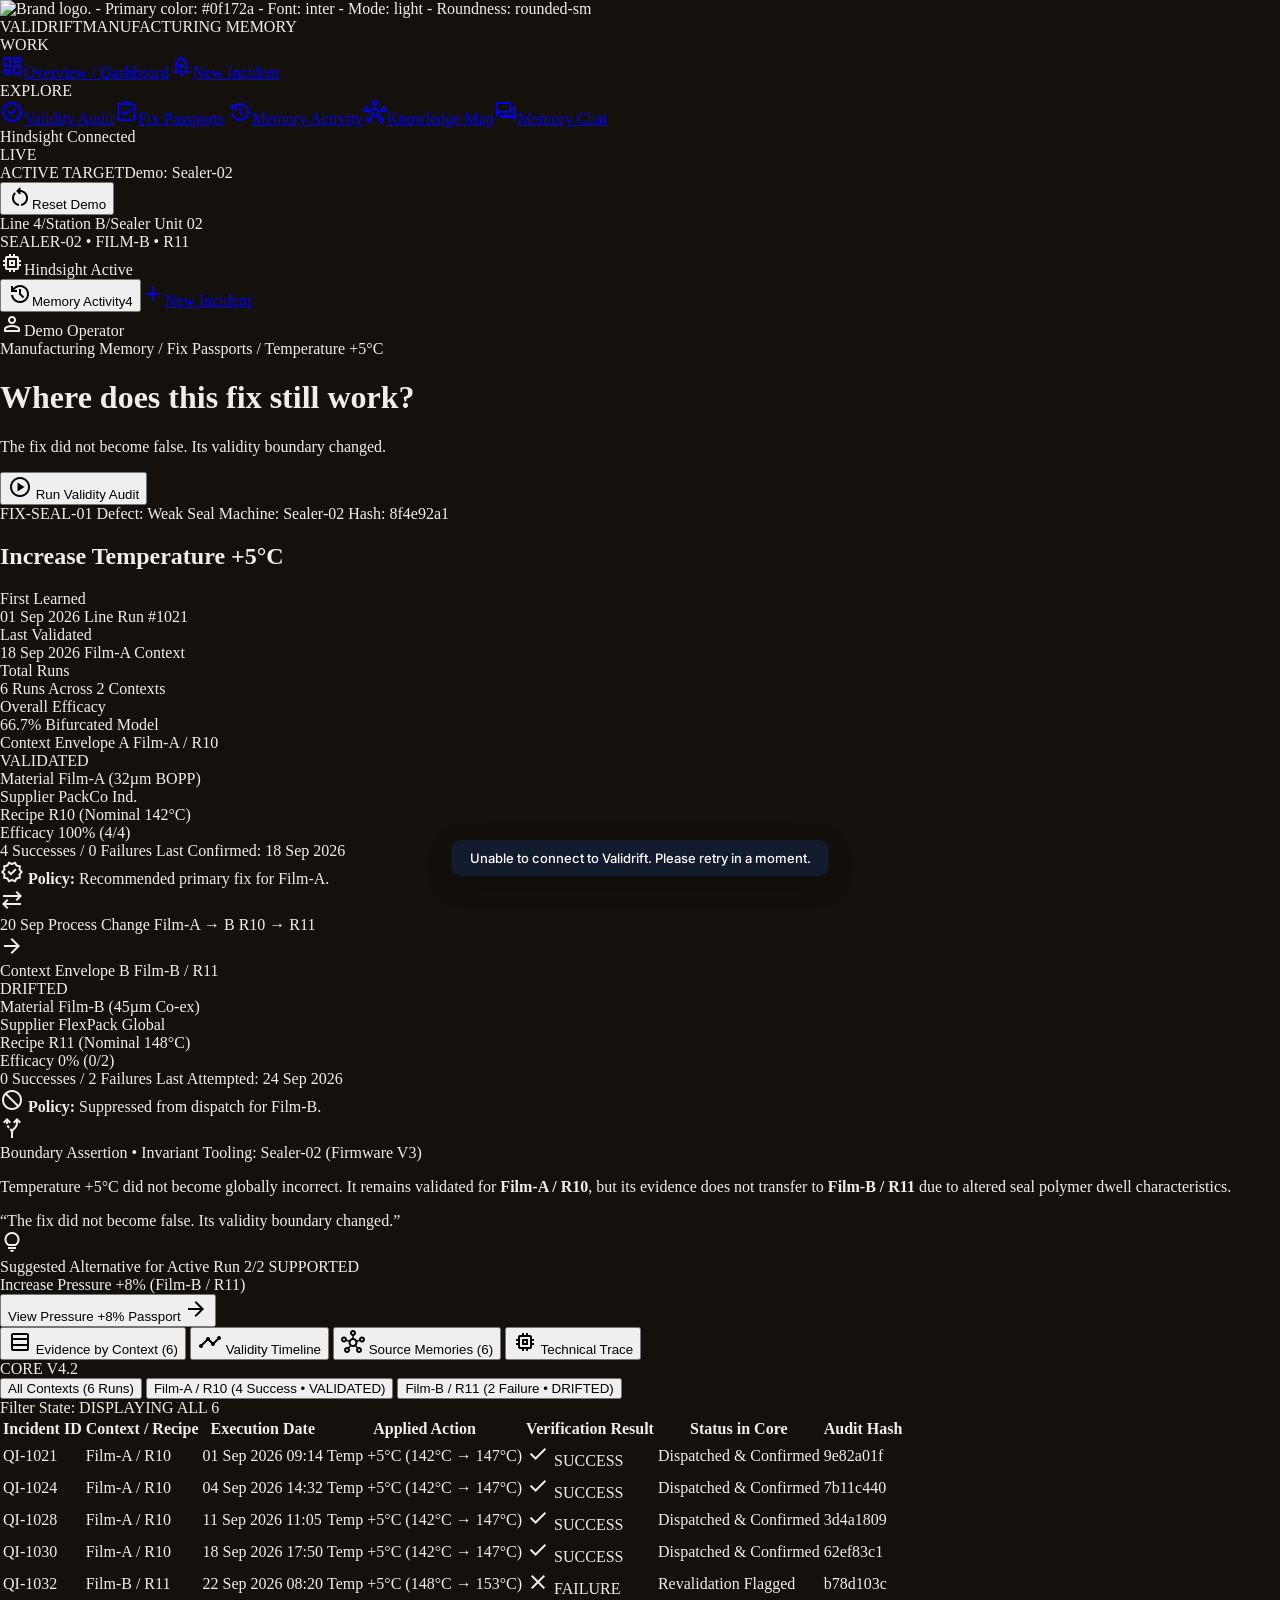
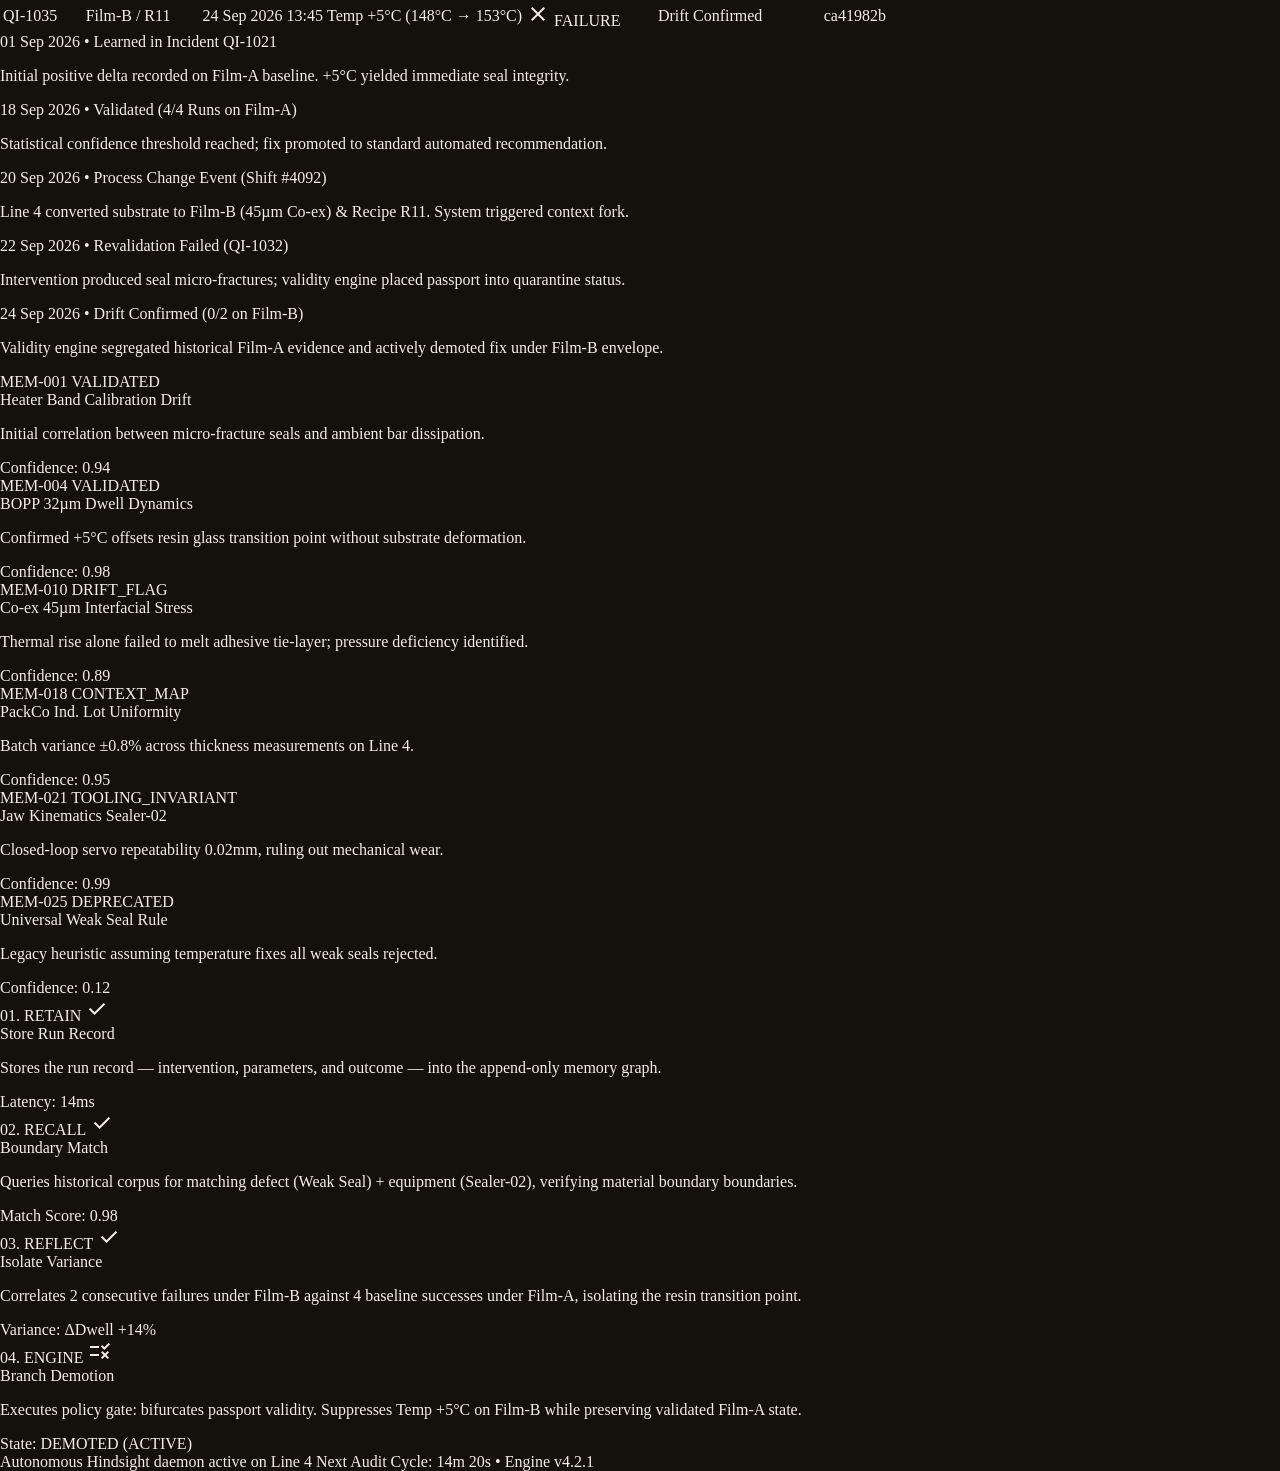
==== commit 4dbb5437: "Long-term memory chat: 1 year of synthetic history (439 incidents) + memory-chat UI backed by Hindsi" ====
--- a/frontend/fix-passport.html
+++ b/frontend/fix-passport.html
@@ -8,7 +8,7 @@
 (function(){try{var t=localStorage.getItem("vr_theme")||"forge";document.documentElement.setAttribute("data-theme",t);}catch(e){document.documentElement.setAttribute("data-theme","forge");}})();
 </script>
 <script src="js/theme.js"></script></head><body class="bg-surface font-body-md text-on-surface antialiased"><aside class="fixed left-0 top-0 h-full w-64 bg-primary-container text-on-primary-container z-50 flex flex-col justify-between shadow-[0_1px_8px_rgba(0,0,0,0.04)]"><div class="flex flex-col"><div class="h-16 px-space-md flex items-center gap-space-sm bg-primary-container"><img alt="Brand logo. - Primary color: #0f172a - Font: inter - Mode: light - Roundness: rounded-sm" class="h-8 w-auto object-contain" src="https://lh3.googleusercontent.com/aida/[base64]"/><div class="flex flex-col"><span class="font-headline-sm text-headline-sm font-bold tracking-tight text-white leading-none">VALIDRIFT</span><span class="font-label-sm text-label-sm text-on-primary-container tracking-wider uppercase mt-0.5">MANUFACTURING MEMORY</span></div></div><div class="px-space-md py-space-sm"><span class="font-label-sm text-label-sm text-on-primary-container uppercase tracking-wider px-space-sm">WORK</span></div><nav class="flex flex-col gap-space-xs px-space-sm" data-active-classes="bg-secondary-container text-on-secondary-container font-semibold"><a class="flex items-center gap-space-sm px-space-sm py-2 rounded text-on-primary-container hover:bg-surface-variant hover:text-on-surface transition-colors font-body-md text-body-md" data-path="overview-dashboard" href="#"><span class="material-symbols-outlined text-[18px]">dashboard</span><span>Overview / Dashboard</span></a><a class="flex items-center gap-space-sm px-space-sm py-2 rounded text-on-primary-container hover:bg-surface-variant hover:text-on-surface transition-colors font-body-md text-body-md" data-path="new-quality-incident" href="#"><span class="material-symbols-outlined text-[18px]">add_alert</span><span>New Incident</span></a><div class="px-space-md py-space-sm"><span class="font-label-sm text-label-sm text-on-primary-container uppercase tracking-wider px-space-sm">EXPLORE</span></div><a class="flex items-center gap-space-sm px-space-sm py-2 rounded text-on-primary-container hover:bg-surface-variant hover:text-on-surface transition-colors font-body-md text-body-md" data-path="memory-validity-audit" href="#"><span class="material-symbols-outlined text-[18px]">verified</span><span>Validity Audit</span></a><a aria-current="page" class="flex items-center gap-space-sm px-space-sm py-2 rounded transition-colors bg-secondary-container text-on-secondary-container font-semibold" data-path="fix-passport" href="#"><span class="material-symbols-outlined text-[18px]">assignment_turned_in</span><span>Fix Passports</span></a>
-<a class="flex items-center gap-space-sm px-space-sm py-2 rounded text-on-primary-container hover:bg-surface-variant hover:text-on-surface transition-colors font-body-md text-body-md" data-path="memory-activity" href="#"><span class="material-symbols-outlined text-[18px]">history</span><span>Memory Activity</span></a><a class="flex items-center gap-space-sm px-space-sm py-2 rounded text-on-primary-container hover:bg-surface-variant hover:text-on-surface transition-colors font-body-md text-body-md" data-path="knowledge-map" href="#"><span class="material-symbols-outlined text-[18px]">hub</span><span>Knowledge Map</span></a></nav></div><div class="p-space-md bg-inverse-surface/40 m-space-sm rounded flex flex-col gap-space-sm"><div class="flex items-center justify-between"><div class="flex items-center gap-space-xs"><span class="w-2 h-2 rounded-full bg-on-tertiary-container animate-pulse"></span><span class="font-label-sm text-label-sm text-white">Hindsight Connected</span></div><span class="font-label-sm text-label-sm text-tertiary-fixed bg-tertiary-container px-1.5 py-0.5 rounded">LIVE</span></div><div class="flex flex-col gap-0.5 pt-space-xs"><span class="font-label-sm text-label-sm text-on-primary-container">ACTIVE TARGET</span><span class="font-body-sm text-body-sm font-semibold text-white truncate">Demo: Sealer-02</span></div><button class="w-full flex items-center justify-center gap-space-xs py-1.5 px-space-sm rounded bg-surface-variant hover:bg-surface-container-high text-on-surface font-label-md text-label-md transition-colors" data-action="reset-demo" type="button"><span class="material-symbols-outlined text-[14px]">restart_alt</span><span>Reset Demo</span></button></div></aside><div class="pl-64"><header class="fixed top-0 left-64 right-0 h-16 bg-surface-container-lowest/90 backdrop-blur-xl shadow-[0_1px_8px_rgba(0,0,0,0.04)] z-40 flex items-center justify-between px-space-lg"><div class="flex items-center gap-space-md"><div class="flex items-center gap-space-xs font-label-md text-label-md text-on-surface-variant"><span class="text-on-surface font-semibold">Line 4</span><span>/</span><span>Station B</span><span>/</span><span class="text-secondary font-semibold">Sealer Unit 02</span></div></div><div class="flex items-center gap-space-xs px-space-md py-1 rounded bg-surface-container-low"><span class="w-2 h-2 rounded-full bg-on-tertiary-container"></span><span class="font-label-sm text-label-sm text-on-surface font-semibold tracking-wide uppercase">SEALER-02 • FILM-B • R11</span></div><div class="flex items-center gap-space-sm"><div class="hidden xl:flex items-center gap-space-xs px-space-sm py-1 rounded bg-surface-container"><span class="material-symbols-outlined text-[14px] text-on-tertiary-container">memory</span><span class="font-label-sm text-label-sm text-on-surface font-medium">Hindsight Active</span></div><button class="flex items-center gap-space-xs px-space-sm py-1.5 rounded bg-surface-container-low hover:bg-surface-container text-on-surface font-body-sm text-body-sm transition-colors" data-action="open-drawer" type="button"><span class="material-symbols-outlined text-[16px]">history</span><span>Memory Activity</span><span class="px-1.5 py-0.2 rounded bg-secondary-container text-on-secondary-container font-label-sm text-label-sm font-bold">4</span></button><a class="flex items-center gap-space-xs px-space-md py-1.5 rounded bg-secondary hover:bg-secondary-container text-on-secondary font-body-md text-body-md font-medium transition-colors shadow-[0_1px_2px_rgba(0,0,0,0.05)]" data-path="new-quality-incident" href="#"><span class="material-symbols-outlined text-[16px]">add</span><span>New Incident</span></a><div class="flex items-center gap-2 ml-space-xs px-3 py-1.5 rounded-full bg-surface-container-low border border-outline-variant/40" title="Demo Operator — Sealer-02 Quality Workspace"><span class="material-symbols-outlined text-on-surface-variant text-[18px]">person</span><span class="font-label-sm text-label-sm font-semibold text-on-surface hidden lg:inline">Demo Operator</span></div></div></header><main class="relative pt-16 bg-surface min-h-screen"><div class="w-full max-w-[1280px] mx-auto px-space-lg py-space-lg"><div class="flex flex-col w-full">
+<a class="flex items-center gap-space-sm px-space-sm py-2 rounded text-on-primary-container hover:bg-surface-variant hover:text-on-surface transition-colors font-body-md text-body-md" data-path="memory-activity" href="#"><span class="material-symbols-outlined text-[18px]">history</span><span>Memory Activity</span></a><a class="flex items-center gap-space-sm px-space-sm py-2 rounded text-on-primary-container hover:bg-surface-variant hover:text-on-surface transition-colors font-body-md text-body-md" data-path="knowledge-map" href="#"><span class="material-symbols-outlined text-[18px]">hub</span><span>Knowledge Map</span></a><a class="flex items-center gap-space-sm px-space-sm py-2 rounded text-on-primary-container hover:bg-surface-variant hover:text-on-surface transition-colors font-body-md text-body-md" data-path="memory-chat" href="#"><span class="material-symbols-outlined text-[18px]">forum</span><span>Memory Chat</span></a></nav></div><div class="p-space-md bg-inverse-surface/40 m-space-sm rounded flex flex-col gap-space-sm"><div class="flex items-center justify-between"><div class="flex items-center gap-space-xs"><span class="w-2 h-2 rounded-full bg-on-tertiary-container animate-pulse"></span><span class="font-label-sm text-label-sm text-white">Hindsight Connected</span></div><span class="font-label-sm text-label-sm text-tertiary-fixed bg-tertiary-container px-1.5 py-0.5 rounded">LIVE</span></div><div class="flex flex-col gap-0.5 pt-space-xs"><span class="font-label-sm text-label-sm text-on-primary-container">ACTIVE TARGET</span><span class="font-body-sm text-body-sm font-semibold text-white truncate">Demo: Sealer-02</span></div><button class="w-full flex items-center justify-center gap-space-xs py-1.5 px-space-sm rounded bg-surface-variant hover:bg-surface-container-high text-on-surface font-label-md text-label-md transition-colors" data-action="reset-demo" type="button"><span class="material-symbols-outlined text-[14px]">restart_alt</span><span>Reset Demo</span></button></div></aside><div class="pl-64"><header class="fixed top-0 left-64 right-0 h-16 bg-surface-container-lowest/90 backdrop-blur-xl shadow-[0_1px_8px_rgba(0,0,0,0.04)] z-40 flex items-center justify-between px-space-lg"><div class="flex items-center gap-space-md"><div class="flex items-center gap-space-xs font-label-md text-label-md text-on-surface-variant"><span class="text-on-surface font-semibold">Line 4</span><span>/</span><span>Station B</span><span>/</span><span class="text-secondary font-semibold">Sealer Unit 02</span></div></div><div class="flex items-center gap-space-xs px-space-md py-1 rounded bg-surface-container-low"><span class="w-2 h-2 rounded-full bg-on-tertiary-container"></span><span class="font-label-sm text-label-sm text-on-surface font-semibold tracking-wide uppercase">SEALER-02 • FILM-B • R11</span></div><div class="flex items-center gap-space-sm"><div class="hidden xl:flex items-center gap-space-xs px-space-sm py-1 rounded bg-surface-container"><span class="material-symbols-outlined text-[14px] text-on-tertiary-container">memory</span><span class="font-label-sm text-label-sm text-on-surface font-medium">Hindsight Active</span></div><button class="flex items-center gap-space-xs px-space-sm py-1.5 rounded bg-surface-container-low hover:bg-surface-container text-on-surface font-body-sm text-body-sm transition-colors" data-action="open-drawer" type="button"><span class="material-symbols-outlined text-[16px]">history</span><span>Memory Activity</span><span class="px-1.5 py-0.2 rounded bg-secondary-container text-on-secondary-container font-label-sm text-label-sm font-bold">4</span></button><a class="flex items-center gap-space-xs px-space-md py-1.5 rounded bg-secondary hover:bg-secondary-container text-on-secondary font-body-md text-body-md font-medium transition-colors shadow-[0_1px_2px_rgba(0,0,0,0.05)]" data-path="new-quality-incident" href="#"><span class="material-symbols-outlined text-[16px]">add</span><span>New Incident</span></a><div class="flex items-center gap-2 ml-space-xs px-3 py-1.5 rounded-full bg-surface-container-low border border-outline-variant/40" title="Demo Operator — Sealer-02 Quality Workspace"><span class="material-symbols-outlined text-on-surface-variant text-[18px]">person</span><span class="font-label-sm text-label-sm font-semibold text-on-surface hidden lg:inline">Demo Operator</span></div></div></header><main class="relative pt-16 bg-surface min-h-screen"><div class="w-full max-w-[1280px] mx-auto px-space-lg py-space-lg"><div class="flex flex-col w-full">
 <!-- SUB-HEADER / BREADCRUMB & ACTIONS -->
 <div class="flex flex-col md:flex-row md:items-center justify-between gap-space-md mb-space-md">
 <div class="flex flex-col">
